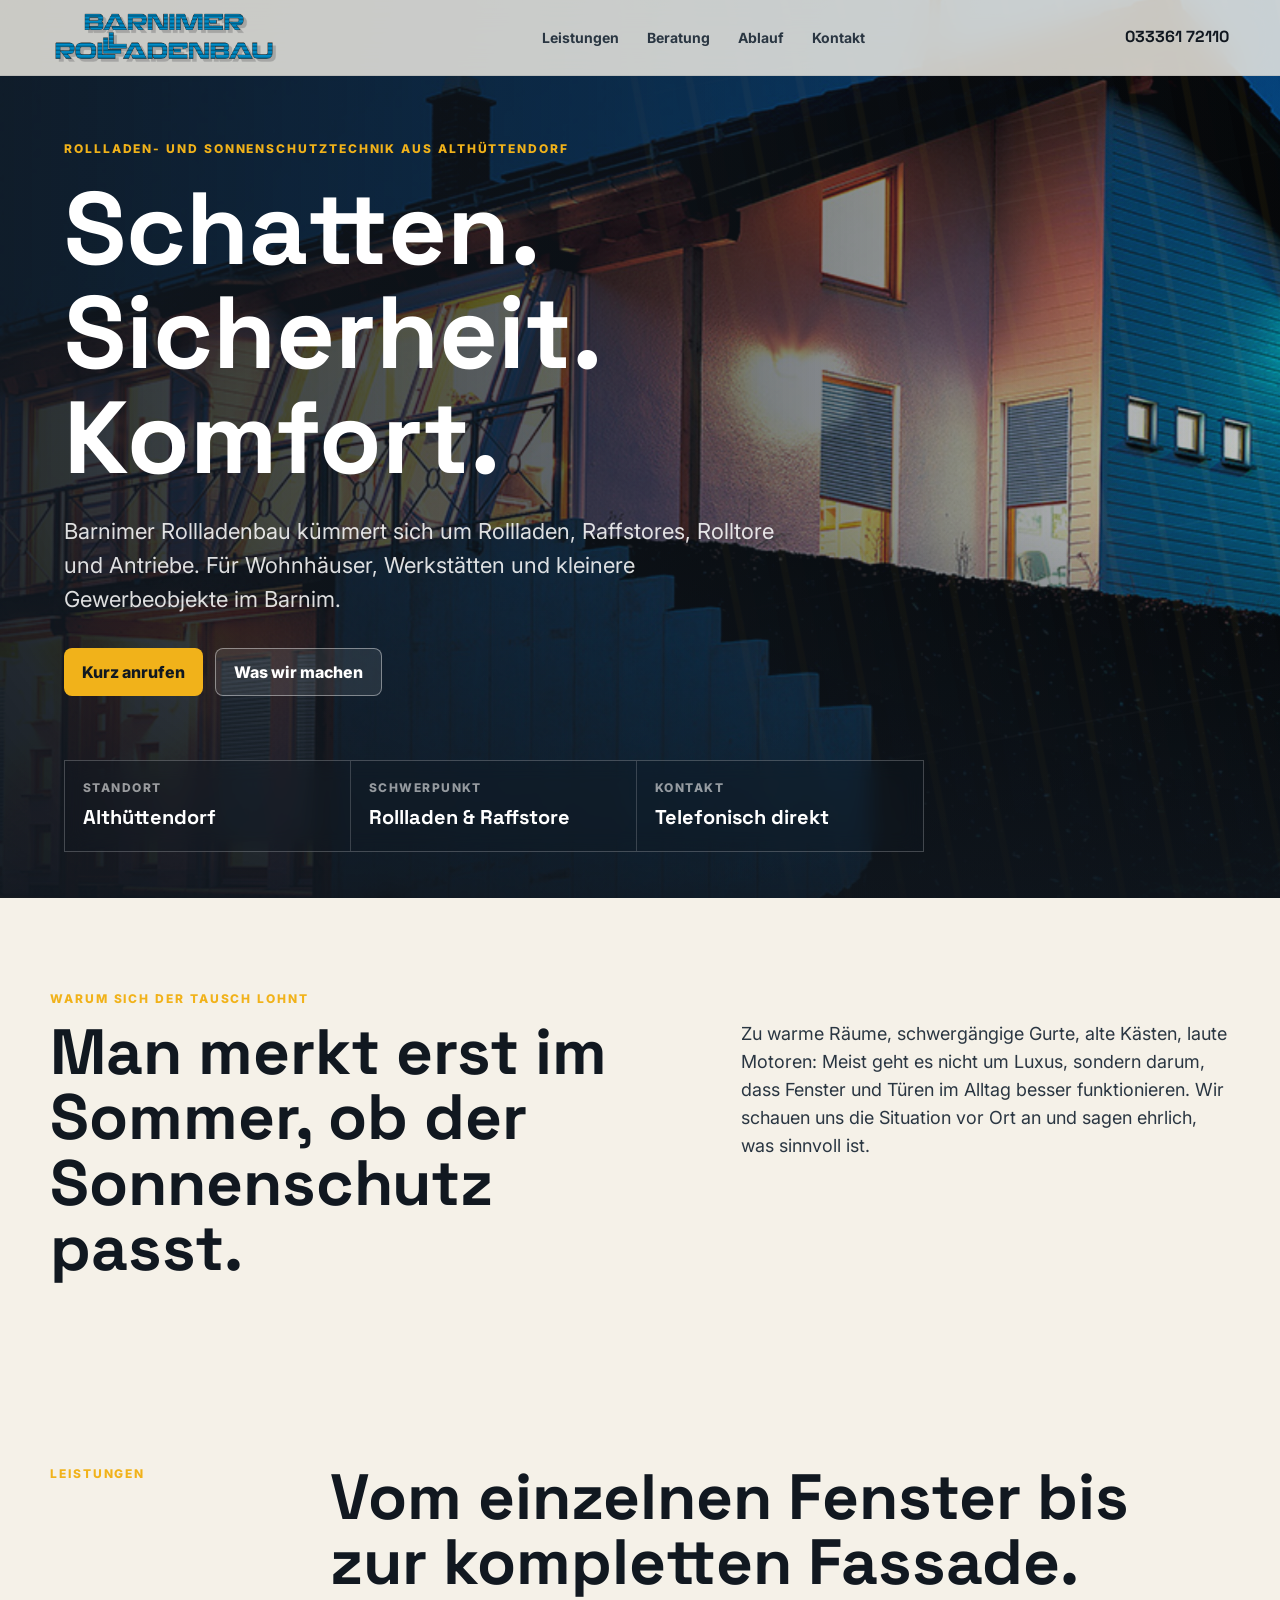
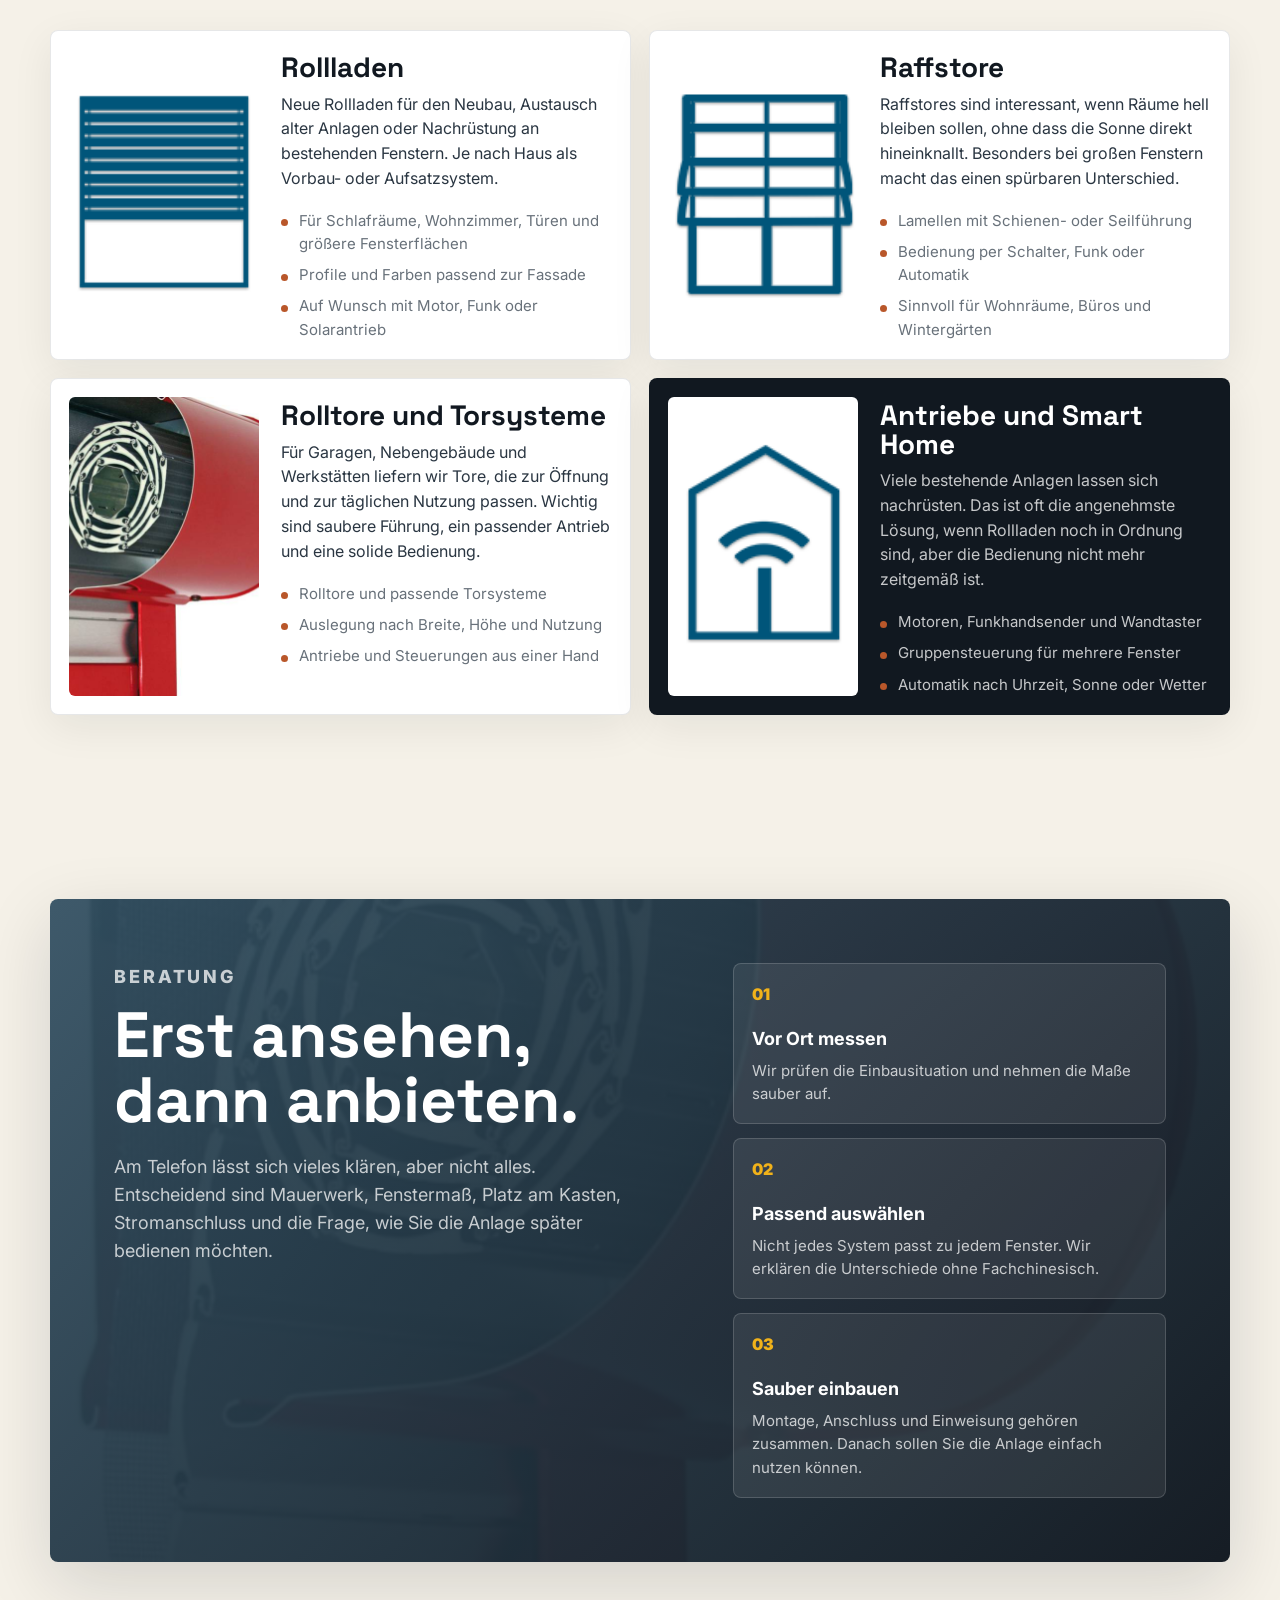
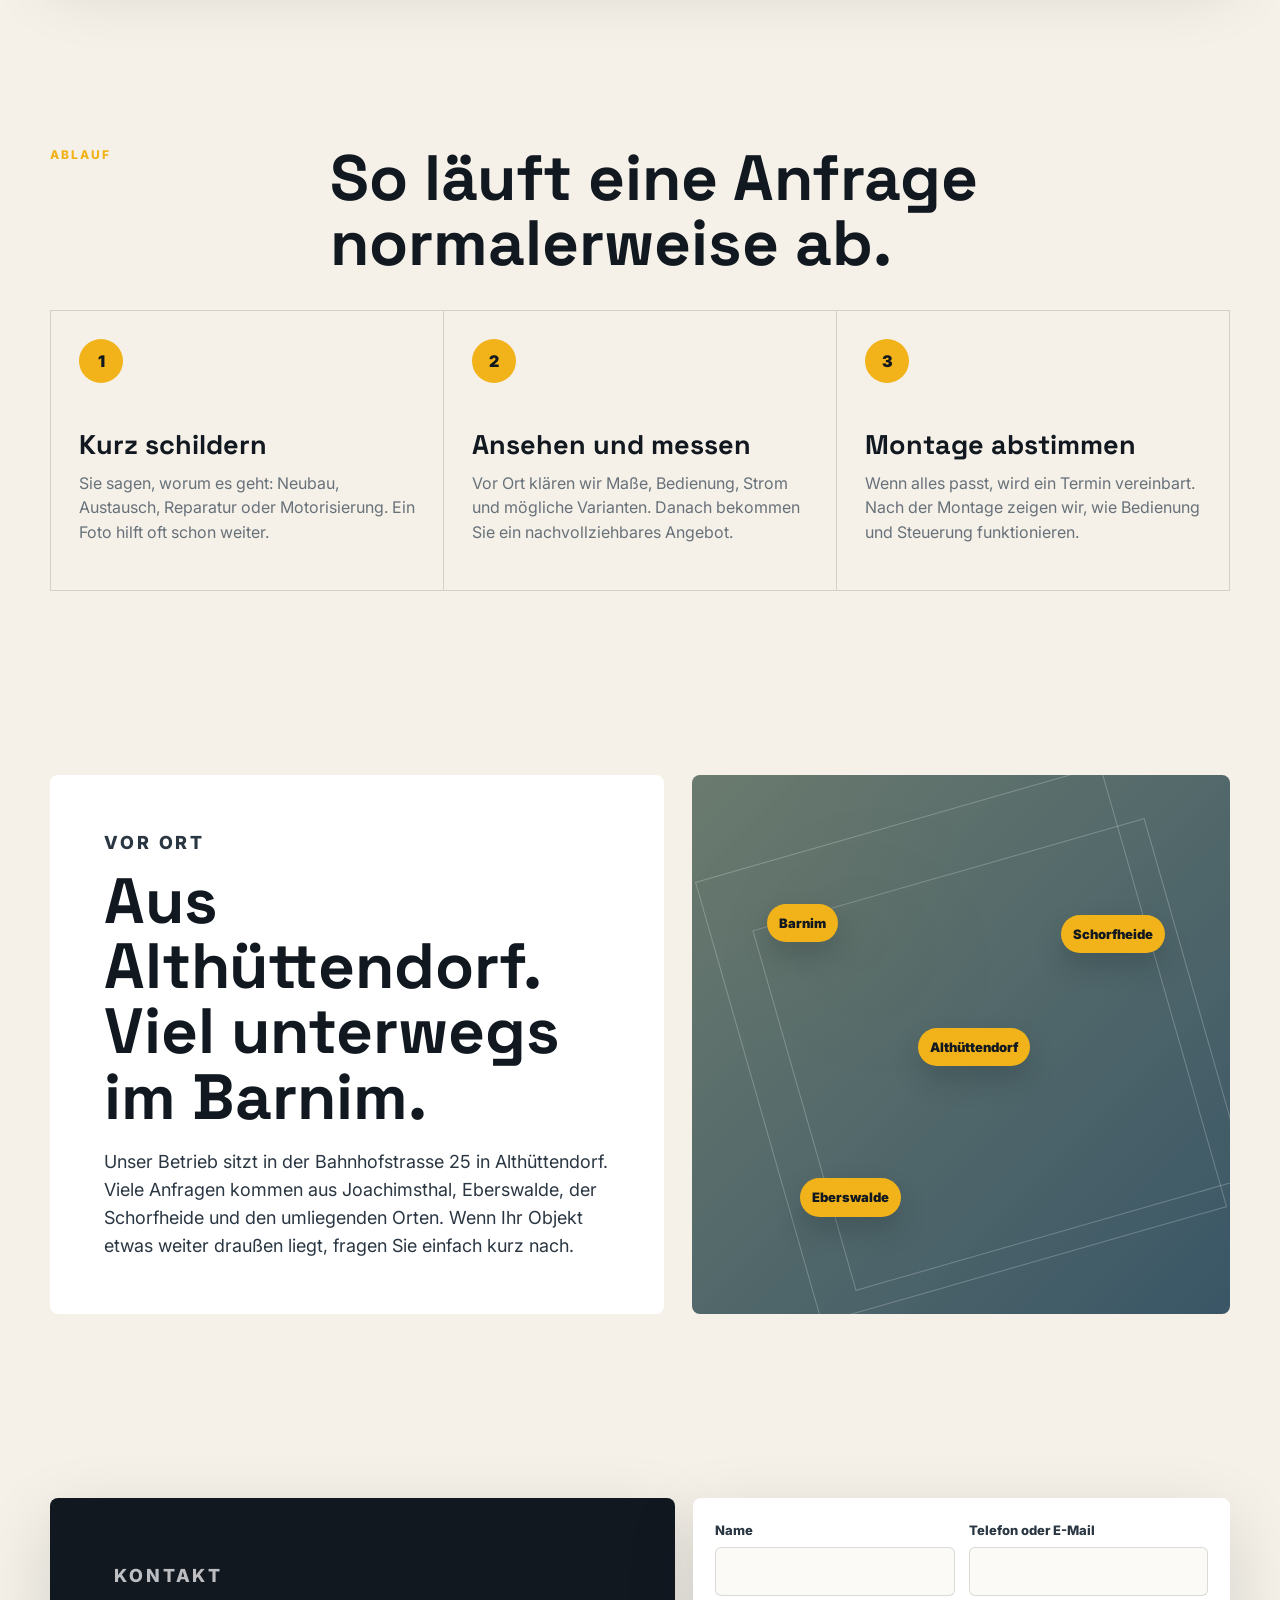
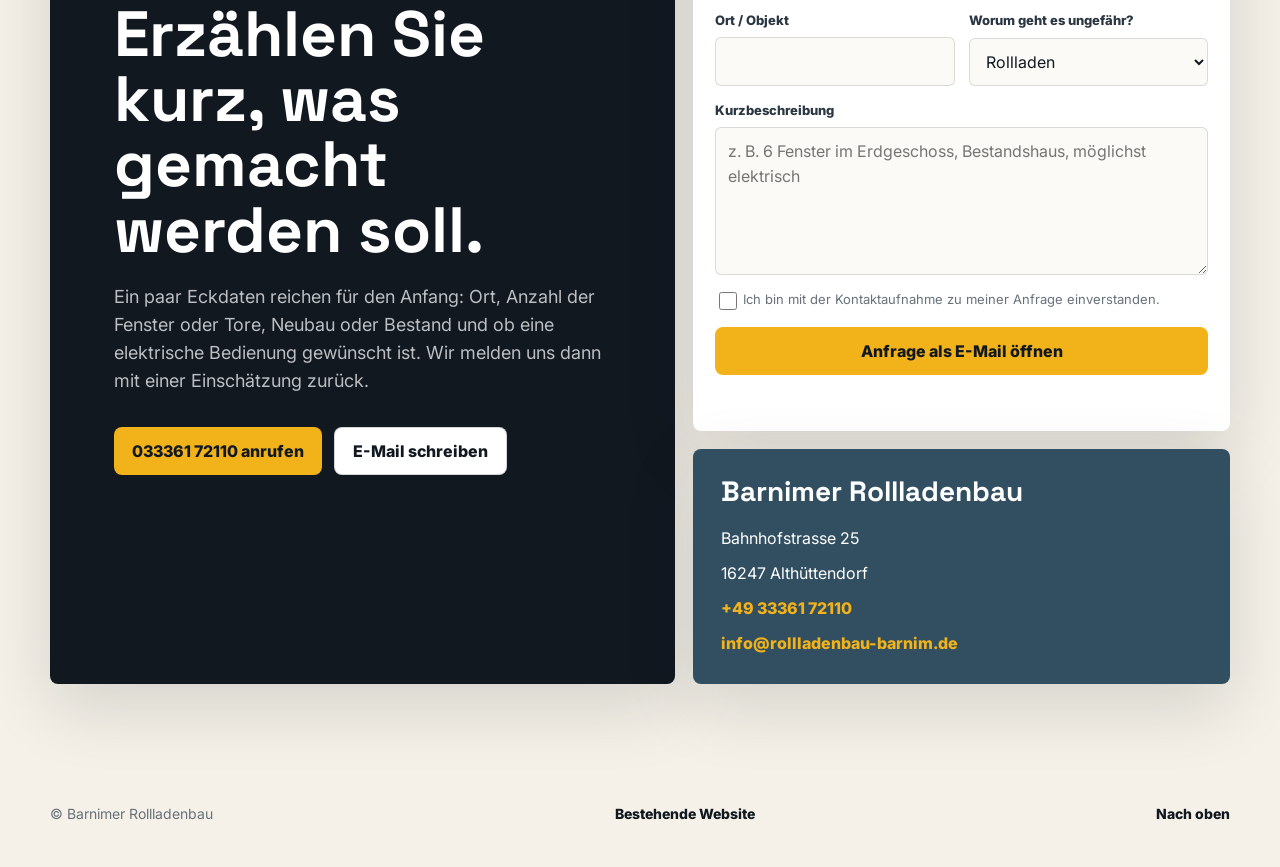
==== index.html @ 78b35356 "Publish barnimer-rollladenbau preview branch" ====
<!DOCTYPE html>
<html lang="de">
<head>
  <meta charset="UTF-8">
  <meta name="viewport" content="width=device-width, initial-scale=1.0">
  <title>Barnimer Rollladenbau | Rollladen und Sonnenschutz in Althüttendorf</title>
  <meta name="description" content="Barnimer Rollladenbau aus Althüttendorf berät, liefert und montiert Rollladen, Raffstores, Rolltore, Antriebe und Smart-Home-Steuerungen im Barnim.">
  <meta name="theme-color" content="#111820">
  <link rel="canonical" href="https://preview.minamito.de/barnimer-rollladenbau/">
  <link rel="icon" type="image/svg+xml" href="assets/images/favicon.svg">
  <link rel="preconnect" href="https://fonts.googleapis.com">
  <link rel="preconnect" href="https://fonts.gstatic.com" crossorigin>
  <link href="https://fonts.googleapis.com/css2?family=Inter:wght@400;500;600;700;800&family=Space+Grotesk:wght@500;600;700&display=swap" rel="stylesheet">
  <link rel="stylesheet" href="assets/css/styles.css">
  <script type="application/ld+json">
  {
    "@context": "https://schema.org",
    "@type": "HomeAndConstructionBusiness",
    "name": "Barnimer Rollladenbau",
    "url": "https://preview.minamito.de/barnimer-rollladenbau/",
    "image": "https://preview.minamito.de/barnimer-rollladenbau/assets/images/hero.jpg",
    "description": "Fachbetrieb für Rollladen- und Sonnenschutztechnik, Raffstores, Rolltore, Antriebe und Smart-Home-Lösungen in Althüttendorf.",
    "telephone": "+493336172110",
    "email": "info@rollladenbau-barnim.de",
    "address": {
      "@type": "PostalAddress",
      "streetAddress": "Bahnhofstrasse 25",
      "postalCode": "16247",
      "addressLocality": "Althüttendorf",
      "addressRegion": "Brandenburg",
      "addressCountry": "DE"
    },
    "areaServed": [
      { "@type": "AdministrativeArea", "name": "Barnim" },
      { "@type": "AdministrativeArea", "name": "Schorfheide" },
      { "@type": "AdministrativeArea", "name": "Eberswalde" },
      { "@type": "AdministrativeArea", "name": "Joachimsthal" }
    ],
    "priceRange": "€€",
    "makesOffer": [
      { "@type": "Offer", "itemOffered": { "@type": "Service", "name": "Rollladenbau und Rollladenmodernisierung" } },
      { "@type": "Offer", "itemOffered": { "@type": "Service", "name": "Raffstore und Sonnenschutz" } },
      { "@type": "Offer", "itemOffered": { "@type": "Service", "name": "Rolltore und Torsysteme" } },
      { "@type": "Offer", "itemOffered": { "@type": "Service", "name": "Motorisierung, Funkantriebe und Smart Home" } }
    ]
  }
  </script>
</head>
<body>
  <header class="site-header" id="top">
    <a class="brand" href="#top" aria-label="Barnimer Rollladenbau Startseite">
      <img src="assets/images/logo.png" alt="Barnimer Rollladenbau Logo">
    </a>
    <button class="nav-toggle" type="button" aria-expanded="false" aria-controls="site-nav" aria-label="Menü öffnen">
      <span></span>
      <span></span>
      <span></span>
    </button>
    <nav class="site-nav" id="site-nav" aria-label="Hauptnavigation">
      <a href="#leistungen">Leistungen</a>
      <a href="#komfort">Beratung</a>
      <a href="#ablauf">Ablauf</a>
      <a href="#kontakt">Kontakt</a>
    </nav>
    <a class="header-phone" href="tel:+493336172110">033361 72110</a>
  </header>

  <main>
    <section class="hero" aria-labelledby="hero-title">
      <div class="hero-media" aria-hidden="true">
        <img src="assets/images/hero.jpg" alt="">
        <div class="hero-slats">
          <span></span>
          <span></span>
          <span></span>
          <span></span>
          <span></span>
        </div>
        <div class="hero-light"></div>
      </div>
      <div class="hero-content">
        <p class="eyebrow">Rollladen- und Sonnenschutztechnik aus Althüttendorf</p>
        <h1 id="hero-title">Schatten.<br>Sicherheit.<br>Komfort.</h1>
        <p class="hero-copy">Barnimer Rollladenbau kümmert sich um Rollladen, Raffstores, Rolltore und Antriebe. Für Wohnhäuser, Werkstätten und kleinere Gewerbeobjekte im Barnim.</p>
        <div class="hero-actions">
          <a class="btn btn-primary" href="tel:+493336172110">Kurz anrufen</a>
          <a class="btn btn-secondary" href="#leistungen">Was wir machen</a>
        </div>
        <dl class="hero-facts" aria-label="Eckdaten">
          <div>
            <dt>Standort</dt>
            <dd>Althüttendorf</dd>
          </div>
          <div>
            <dt>Schwerpunkt</dt>
            <dd>Rollladen & Raffstore</dd>
          </div>
          <div>
            <dt>Kontakt</dt>
            <dd>Telefonisch direkt</dd>
          </div>
        </dl>
      </div>
    </section>

    <section class="intro" aria-labelledby="intro-title">
      <div class="section-kicker">Warum sich der Tausch lohnt</div>
      <div class="intro-grid">
        <h2 id="intro-title">Man merkt erst im Sommer, ob der Sonnenschutz passt.</h2>
        <p>Zu warme Räume, schwergängige Gurte, alte Kästen, laute Motoren: Meist geht es nicht um Luxus, sondern darum, dass Fenster und Türen im Alltag besser funktionieren. Wir schauen uns die Situation vor Ort an und sagen ehrlich, was sinnvoll ist.</p>
      </div>
    </section>

    <section class="services" id="leistungen" aria-labelledby="services-title">
      <div class="section-heading">
        <p class="section-kicker">Leistungen</p>
        <h2 id="services-title">Vom einzelnen Fenster bis zur kompletten Fassade.</h2>
      </div>
      <div class="service-grid">
        <article class="service-card">
          <img src="assets/images/rollladen.png" alt="Verschiedene Rollladenlösungen für Wohnhäuser">
          <div>
            <h3>Rollladen</h3>
            <p>Neue Rollladen für den Neubau, Austausch alter Anlagen oder Nachrüstung an bestehenden Fenstern. Je nach Haus als Vorbau- oder Aufsatzsystem.</p>
            <ul>
              <li>Für Schlafräume, Wohnzimmer, Türen und größere Fensterflächen</li>
              <li>Profile und Farben passend zur Fassade</li>
              <li>Auf Wunsch mit Motor, Funk oder Solarantrieb</li>
            </ul>
          </div>
        </article>
        <article class="service-card">
          <img src="assets/images/raffstore.png" alt="Raffstore als moderner Sonnenschutz an der Fassade">
          <div>
            <h3>Raffstore</h3>
            <p>Raffstores sind interessant, wenn Räume hell bleiben sollen, ohne dass die Sonne direkt hineinknallt. Besonders bei großen Fenstern macht das einen spürbaren Unterschied.</p>
            <ul>
              <li>Lamellen mit Schienen- oder Seilführung</li>
              <li>Bedienung per Schalter, Funk oder Automatik</li>
              <li>Sinnvoll für Wohnräume, Büros und Wintergärten</li>
            </ul>
          </div>
        </article>
        <article class="service-card">
          <img src="assets/images/detail-rollladen.jpg" alt="Detail eines eingebauten Rollladensystems">
          <div>
            <h3>Rolltore und Torsysteme</h3>
            <p>Für Garagen, Nebengebäude und Werkstätten liefern wir Tore, die zur Öffnung und zur täglichen Nutzung passen. Wichtig sind saubere Führung, ein passender Antrieb und eine solide Bedienung.</p>
            <ul>
              <li>Rolltore und passende Torsysteme</li>
              <li>Auslegung nach Breite, Höhe und Nutzung</li>
              <li>Antriebe und Steuerungen aus einer Hand</li>
            </ul>
          </div>
        </article>
        <article class="service-card service-card-dark">
          <img src="assets/images/smarthome.png" alt="Smart-Home-Steuerung für Rollladen und Sonnenschutz">
          <div>
            <h3>Antriebe und Smart Home</h3>
            <p>Viele bestehende Anlagen lassen sich nachrüsten. Das ist oft die angenehmste Lösung, wenn Rollladen noch in Ordnung sind, aber die Bedienung nicht mehr zeitgemäß ist.</p>
            <ul>
              <li>Motoren, Funkhandsender und Wandtaster</li>
              <li>Gruppensteuerung für mehrere Fenster</li>
              <li>Automatik nach Uhrzeit, Sonne oder Wetter</li>
            </ul>
          </div>
        </article>
      </div>
    </section>

    <section class="comfort" id="komfort" aria-labelledby="comfort-title">
      <div class="comfort-panel">
        <div>
          <p class="section-kicker">Beratung</p>
          <h2 id="comfort-title">Erst ansehen, dann anbieten.</h2>
          <p>Am Telefon lässt sich vieles klären, aber nicht alles. Entscheidend sind Mauerwerk, Fenstermaß, Platz am Kasten, Stromanschluss und die Frage, wie Sie die Anlage später bedienen möchten.</p>
        </div>
        <div class="comfort-list">
          <div>
            <span>01</span>
            <strong>Vor Ort messen</strong>
            <p>Wir prüfen die Einbausituation und nehmen die Maße sauber auf.</p>
          </div>
          <div>
            <span>02</span>
            <strong>Passend auswählen</strong>
            <p>Nicht jedes System passt zu jedem Fenster. Wir erklären die Unterschiede ohne Fachchinesisch.</p>
          </div>
          <div>
            <span>03</span>
            <strong>Sauber einbauen</strong>
            <p>Montage, Anschluss und Einweisung gehören zusammen. Danach sollen Sie die Anlage einfach nutzen können.</p>
          </div>
        </div>
      </div>
    </section>

    <section class="process" id="ablauf" aria-labelledby="process-title">
      <div class="section-heading">
        <p class="section-kicker">Ablauf</p>
        <h2 id="process-title">So läuft eine Anfrage normalerweise ab.</h2>
      </div>
      <div class="process-grid">
        <article>
          <span>1</span>
          <h3>Kurz schildern</h3>
          <p>Sie sagen, worum es geht: Neubau, Austausch, Reparatur oder Motorisierung. Ein Foto hilft oft schon weiter.</p>
        </article>
        <article>
          <span>2</span>
          <h3>Ansehen und messen</h3>
          <p>Vor Ort klären wir Maße, Bedienung, Strom und mögliche Varianten. Danach bekommen Sie ein nachvollziehbares Angebot.</p>
        </article>
        <article>
          <span>3</span>
          <h3>Montage abstimmen</h3>
          <p>Wenn alles passt, wird ein Termin vereinbart. Nach der Montage zeigen wir, wie Bedienung und Steuerung funktionieren.</p>
        </article>
      </div>
    </section>

    <section class="area" aria-labelledby="area-title">
      <div class="area-copy">
        <p class="section-kicker">Vor Ort</p>
        <h2 id="area-title">Aus Althüttendorf. Viel unterwegs im Barnim.</h2>
        <p>Unser Betrieb sitzt in der Bahnhofstrasse 25 in Althüttendorf. Viele Anfragen kommen aus Joachimsthal, Eberswalde, der Schorfheide und den umliegenden Orten. Wenn Ihr Objekt etwas weiter draußen liegt, fragen Sie einfach kurz nach.</p>
      </div>
      <div class="area-map" aria-hidden="true">
        <span>Althüttendorf</span>
        <span>Barnim</span>
        <span>Schorfheide</span>
        <span>Eberswalde</span>
      </div>
    </section>

    <section class="contact" id="kontakt" aria-labelledby="contact-title">
      <div class="contact-card">
        <p class="section-kicker">Kontakt</p>
        <h2 id="contact-title">Erzählen Sie kurz, was gemacht werden soll.</h2>
        <p>Ein paar Eckdaten reichen für den Anfang: Ort, Anzahl der Fenster oder Tore, Neubau oder Bestand und ob eine elektrische Bedienung gewünscht ist. Wir melden uns dann mit einer Einschätzung zurück.</p>
        <div class="contact-actions">
          <a class="btn btn-primary" href="tel:+493336172110">033361 72110 anrufen</a>
          <a class="btn btn-secondary" href="mailto:info@rollladenbau-barnim.de">E-Mail schreiben</a>
        </div>
      </div>
      <div class="contact-side">
        <form class="contact-form" id="contact-form">
          <div class="form-row">
            <label for="name">Name</label>
            <input id="name" name="name" type="text" autocomplete="name" required>
          </div>
          <div class="form-row">
            <label for="phone">Telefon oder E-Mail</label>
            <input id="phone" name="phone" type="text" autocomplete="tel email" required>
          </div>
          <div class="form-row">
            <label for="place">Ort / Objekt</label>
            <input id="place" name="place" type="text" autocomplete="address-level2">
          </div>
          <div class="form-row">
            <label for="service">Worum geht es ungefähr?</label>
            <select id="service" name="service">
              <option>Rollladen</option>
              <option>Raffstore</option>
              <option>Rolltor / Torsystem</option>
              <option>Antrieb oder Smart Home</option>
              <option>Beratung allgemein</option>
            </select>
          </div>
          <div class="form-row form-row-wide">
            <label for="message">Kurzbeschreibung</label>
            <textarea id="message" name="message" rows="5" placeholder="z. B. 6 Fenster im Erdgeschoss, Bestandshaus, möglichst elektrisch"></textarea>
          </div>
          <label class="form-check">
            <input name="privacy" type="checkbox" required>
            <span>Ich bin mit der Kontaktaufnahme zu meiner Anfrage einverstanden.</span>
          </label>
          <button class="btn btn-primary form-submit" type="submit">Anfrage als E-Mail öffnen</button>
          <p class="form-note" id="form-note" role="status" aria-live="polite"></p>
        </form>
        <address class="address-card">
          <strong>Barnimer Rollladenbau</strong>
          <span>Bahnhofstrasse 25</span>
          <span>16247 Althüttendorf</span>
          <a href="tel:+493336172110">+49 33361 72110</a>
          <a href="mailto:info@rollladenbau-barnim.de">info@rollladenbau-barnim.de</a>
        </address>
      </div>
    </section>
  </main>

  <footer class="site-footer">
    <span>© Barnimer Rollladenbau</span>
    <a href="https://www.rollladenbau-barnim.de/">Bestehende Website</a>
    <a href="#top">Nach oben</a>
  </footer>

  <script src="assets/js/main.js"></script>
</body>
</html>
---- assets/css/styles.css ----
:root {
  --ink: #111820;
  --ink-soft: #2a3642;
  --muted: #68717a;
  --line: #d8dde0;
  --paper: #f5f1e8;
  --white: #ffffff;
  --solar: #f1b21a;
  --copper: #b9572a;
  --green: #617266;
  --blue: #324f61;
  --shadow: 0 22px 70px rgba(17, 24, 32, .14);
  --radius: 8px;
  --max: 1180px;
  --header: 76px;
  --hero-progress: 0;
  --hero-pointer-x: 0;
  --hero-pointer-y: 0;
}

* {
  box-sizing: border-box;
}

html {
  scroll-behavior: smooth;
}

body {
  margin: 0;
  font-family: Inter, Arial, sans-serif;
  color: var(--ink);
  background: var(--paper);
  line-height: 1.55;
  overflow-x: hidden;
}

body.nav-open {
  overflow: hidden;
}

@media (prefers-reduced-motion: no-preference) {
  .reveal {
    --reveal-y: 34px;
    opacity: 0;
    transform: translate3d(0, var(--reveal-y), 0);
    transition:
      opacity .72s cubic-bezier(.2, .72, .18, 1),
      transform .72s cubic-bezier(.2, .72, .18, 1);
    transition-delay: var(--reveal-delay, 0ms);
    will-change: opacity, transform;
  }

  .reveal[data-reveal-direction="up"] {
    --reveal-y: -28px;
  }

  .reveal.is-visible {
    opacity: 1;
    transform: translate3d(0, 0, 0);
  }
}

img {
  display: block;
  max-width: 100%;
}

a {
  color: inherit;
  text-decoration: none;
}

button {
  font: inherit;
}

h1,
h2,
h3 {
  font-family: "Space Grotesk", Inter, Arial, sans-serif;
  line-height: 1.02;
  letter-spacing: 0;
  margin: 0;
}

p {
  margin: 0;
}

.site-header {
  position: fixed;
  inset: 0 0 auto 0;
  z-index: 50;
  height: var(--header);
  display: grid;
  grid-template-columns: auto 1fr auto;
  align-items: center;
  gap: 28px;
  padding: 0 clamp(18px, 4vw, 56px);
  background: rgba(245, 241, 232, .82);
  border-bottom: 1px solid rgba(17, 24, 32, .08);
  backdrop-filter: blur(16px);
  transition: box-shadow .2s ease, background .2s ease;
}

.site-header.is-scrolled {
  background: rgba(245, 241, 232, .95);
  box-shadow: 0 12px 38px rgba(17, 24, 32, .1);
}

.brand {
  width: min(230px, 50vw);
}

.brand img {
  width: 100%;
  height: auto;
}

.site-nav {
  display: flex;
  align-items: center;
  justify-content: center;
  gap: 28px;
  color: var(--ink-soft);
  font-size: 14px;
  font-weight: 700;
}

.site-nav a,
.header-phone {
  position: relative;
  white-space: nowrap;
}

.site-nav a::after,
.header-phone::after {
  content: "";
  position: absolute;
  left: 0;
  right: 0;
  bottom: -7px;
  height: 2px;
  background: var(--copper);
  transform: scaleX(0);
  transform-origin: left;
  transition: transform .2s ease;
}

.site-nav a:hover::after,
.header-phone:hover::after {
  transform: scaleX(1);
}

.header-phone {
  justify-self: end;
  font-family: "Space Grotesk", Inter, Arial, sans-serif;
  font-weight: 700;
}

.nav-toggle {
  display: none;
  justify-self: end;
  width: 44px;
  height: 44px;
  border: 1px solid rgba(17, 24, 32, .16);
  border-radius: 50%;
  background: var(--white);
  padding: 0;
}

.nav-toggle span {
  display: block;
  width: 18px;
  height: 2px;
  margin: 4px auto;
  background: var(--ink);
  transition: transform .2s ease, opacity .2s ease;
}

.nav-toggle[aria-expanded="true"] span:nth-child(1) {
  transform: translateY(6px) rotate(45deg);
}

.nav-toggle[aria-expanded="true"] span:nth-child(2) {
  opacity: 0;
}

.nav-toggle[aria-expanded="true"] span:nth-child(3) {
  transform: translateY(-6px) rotate(-45deg);
}

.hero {
  position: relative;
  min-height: 94svh;
  display: grid;
  align-items: end;
  padding: calc(var(--header) + 64px) clamp(18px, 5vw, 72px) 46px;
  isolation: isolate;
  color: var(--white);
  overflow: hidden;
}

.hero-media,
.hero-media::after {
  position: absolute;
  inset: 0;
  z-index: -2;
  overflow: hidden;
}

.hero-media img {
  width: 100%;
  height: 100%;
  object-fit: cover;
  transform:
    translate3d(
      calc(var(--hero-pointer-x) * -10px),
      calc((var(--hero-progress) * 92px) + (var(--hero-pointer-y) * -8px)),
      0
    )
    scale(calc(1.08 - (var(--hero-progress) * .035)));
  transform-origin: center;
  filter:
    saturate(calc(1.05 + (var(--hero-progress) * .14)))
    contrast(calc(1.04 + (var(--hero-progress) * .08)));
  transition: filter .18s linear;
  will-change: transform, filter;
}

.hero-media::after {
  content: "";
  z-index: 1;
  background:
    linear-gradient(90deg, rgba(17, 24, 32, .9), rgba(17, 24, 32, .62) 48%, rgba(17, 24, 32, .18)),
    linear-gradient(0deg, rgba(17, 24, 32, .78), rgba(17, 24, 32, .08) 42%);
  opacity: calc(1 - (var(--hero-progress) * .08));
}

.hero-slats {
  position: absolute;
  inset: -18% -8% -12% auto;
  z-index: 0;
  width: min(54vw, 780px);
  pointer-events: none;
  transform:
    translate3d(
      calc((var(--hero-progress) * -88px) + (var(--hero-pointer-x) * 14px)),
      calc(var(--hero-progress) * 52px),
      0
    )
    rotate(-11deg);
  opacity: calc(.18 + (var(--hero-progress) * .38));
  mix-blend-mode: screen;
  will-change: transform, opacity;
}

.hero-slats::before {
  content: "";
  position: absolute;
  inset: 0;
  background:
    repeating-linear-gradient(
      90deg,
      rgba(255, 255, 255, .02) 0 12px,
      rgba(241, 178, 26, .42) 13px 19px,
      rgba(255, 255, 255, .05) 20px 34px,
      rgba(50, 79, 97, .22) 35px 54px
    );
  filter: blur(.2px);
}

.hero-slats span {
  position: absolute;
  left: 0;
  right: 0;
  height: 2px;
  background: linear-gradient(90deg, transparent, rgba(255, 255, 255, .76), transparent);
  transform: translateX(calc(var(--hero-progress) * -110px));
  opacity: .38;
}

.hero-slats span:nth-child(1) { top: 16%; }
.hero-slats span:nth-child(2) { top: 31%; }
.hero-slats span:nth-child(3) { top: 46%; }
.hero-slats span:nth-child(4) { top: 61%; }
.hero-slats span:nth-child(5) { top: 76%; }

.hero-light {
  position: absolute;
  inset: -30% auto -30% -28%;
  z-index: 1;
  width: min(38vw, 520px);
  pointer-events: none;
  background:
    linear-gradient(
      95deg,
      transparent 0%,
      rgba(241, 178, 26, .08) 31%,
      rgba(255, 255, 255, .28) 48%,
      rgba(241, 178, 26, .1) 60%,
      transparent 100%
    );
  filter: blur(2px);
  transform:
    translate3d(calc(var(--hero-progress) * 108vw), 0, 0)
    rotate(9deg);
  opacity: calc(.16 + (var(--hero-progress) * .52));
  mix-blend-mode: screen;
  will-change: transform, opacity;
}

.hero-content {
  width: min(920px, 100%);
  transform: translate3d(0, calc(var(--hero-progress) * -22px), 0);
  will-change: transform;
}

.eyebrow,
.section-kicker {
  color: var(--solar);
  text-transform: uppercase;
  font-size: 12px;
  font-weight: 800;
  letter-spacing: .16em;
}

.hero h1 {
  max-width: 870px;
  margin-top: 18px;
  font-size: clamp(48px, 8vw, 108px);
  overflow-wrap: anywhere;
}

.hero-copy {
  max-width: 710px;
  margin-top: 24px;
  color: rgba(255, 255, 255, .86);
  font-size: clamp(18px, 2vw, 22px);
}

.hero-actions,
.contact-actions {
  display: flex;
  flex-wrap: wrap;
  gap: 12px;
  margin-top: 32px;
}

.btn {
  min-height: 48px;
  display: inline-flex;
  align-items: center;
  justify-content: center;
  border-radius: var(--radius);
  padding: 13px 18px;
  font-weight: 800;
  line-height: 1;
  transition: transform .2s ease, background .2s ease, border-color .2s ease;
}

.btn:hover {
  transform: translateY(-2px);
}

.btn-primary {
  color: var(--ink);
  background: var(--solar);
}

.btn-secondary {
  color: var(--white);
  border: 1px solid rgba(255, 255, 255, .42);
  background: rgba(255, 255, 255, .09);
}

.contact .btn-secondary {
  color: var(--ink);
  border-color: rgba(17, 24, 32, .18);
  background: var(--white);
}

.hero-facts {
  display: grid;
  grid-template-columns: repeat(3, minmax(0, 1fr));
  max-width: 860px;
  margin: 64px 0 0;
  border: 1px solid rgba(255, 255, 255, .22);
  background: rgba(17, 24, 32, .34);
  backdrop-filter: blur(10px);
}

.hero-facts div {
  padding: 18px;
  border-right: 1px solid rgba(255, 255, 255, .18);
}

.hero-facts div:last-child {
  border-right: 0;
}

.hero-facts dt {
  margin-bottom: 4px;
  color: rgba(255, 255, 255, .56);
  font-size: 12px;
  font-weight: 800;
  text-transform: uppercase;
  letter-spacing: .12em;
}

.hero-facts dd {
  margin: 0;
  font-family: "Space Grotesk", Inter, Arial, sans-serif;
  font-size: 20px;
  font-weight: 700;
}

.intro,
.services,
.comfort,
.process,
.area,
.contact {
  width: min(var(--max), calc(100% - 36px));
  margin: 0 auto;
  padding: 92px 0;
}

.intro-grid {
  display: grid;
  grid-template-columns: minmax(0, .82fr) minmax(300px, .68fr);
  gap: clamp(32px, 8vw, 120px);
  align-items: start;
  margin-top: 12px;
}

.intro h2,
.section-heading h2,
.comfort h2,
.area h2,
.contact h2 {
  font-size: clamp(34px, 5vw, 68px);
}

.intro p,
.comfort p,
.area p,
.contact p {
  color: var(--ink-soft);
  font-size: 18px;
}

.section-heading {
  display: grid;
  grid-template-columns: .28fr 1fr;
  gap: 28px;
  align-items: start;
  margin-bottom: 34px;
}

.section-heading h2 {
  max-width: 820px;
}

.service-grid {
  display: grid;
  grid-template-columns: repeat(2, minmax(0, 1fr));
  gap: 18px;
}

.service-card {
  min-height: 100%;
  display: grid;
  grid-template-columns: 190px 1fr;
  gap: 22px;
  padding: 18px;
  border: 1px solid rgba(17, 24, 32, .1);
  border-radius: var(--radius);
  background: var(--white);
  box-shadow: 0 12px 42px rgba(17, 24, 32, .07);
}

.service-card img {
  width: 100%;
  height: 100%;
  min-height: 210px;
  object-fit: cover;
  border-radius: 6px;
  background: #d9d7cf;
}

.service-card h3 {
  margin: 4px 0 10px;
  font-size: 28px;
}

.service-card p {
  color: var(--ink-soft);
}

.service-card ul {
  display: grid;
  gap: 8px;
  margin: 18px 0 0;
  padding: 0;
  list-style: none;
}

.service-card li {
  position: relative;
  padding-left: 18px;
  color: var(--muted);
  font-size: 15px;
}

.service-card li::before {
  content: "";
  position: absolute;
  left: 0;
  top: .7em;
  width: 7px;
  height: 7px;
  border-radius: 50%;
  background: var(--copper);
}

.service-card-dark {
  color: var(--white);
  background: var(--ink);
}

.service-card-dark p,
.service-card-dark li {
  color: rgba(255, 255, 255, .76);
}

.comfort-panel {
  display: grid;
  grid-template-columns: minmax(0, .88fr) minmax(320px, .72fr);
  gap: clamp(28px, 7vw, 96px);
  padding: clamp(28px, 5vw, 64px);
  border-radius: var(--radius);
  color: var(--white);
  background:
    linear-gradient(135deg, rgba(50, 79, 97, .94), rgba(17, 24, 32, .98)),
    url("../images/detail-rollladen.jpg") center/cover;
  box-shadow: var(--shadow);
}

.comfort h2 {
  margin: 12px 0 20px;
}

.comfort p {
  color: rgba(255, 255, 255, .74);
}

.comfort-list {
  display: grid;
  gap: 14px;
}

.comfort-list div {
  padding: 18px;
  border: 1px solid rgba(255, 255, 255, .16);
  border-radius: var(--radius);
  background: rgba(255, 255, 255, .08);
}

.comfort-list span {
  display: inline-block;
  margin-bottom: 18px;
  color: var(--solar);
  font-weight: 900;
}

.comfort-list strong {
  display: block;
  margin-bottom: 6px;
  font-size: 18px;
}

.comfort-list p {
  font-size: 15px;
}

.process-grid {
  display: grid;
  grid-template-columns: repeat(3, minmax(0, 1fr));
  border-top: 1px solid rgba(17, 24, 32, .15);
  border-left: 1px solid rgba(17, 24, 32, .15);
}

.process-grid article {
  min-height: 280px;
  padding: 28px;
  border-right: 1px solid rgba(17, 24, 32, .15);
  border-bottom: 1px solid rgba(17, 24, 32, .15);
}

.process-grid span {
  display: inline-grid;
  place-items: center;
  width: 44px;
  height: 44px;
  margin-bottom: 48px;
  border-radius: 50%;
  color: var(--ink);
  background: var(--solar);
  font-weight: 900;
}

.process-grid h3 {
  margin-bottom: 12px;
  font-size: 27px;
}

.process-grid p {
  color: var(--muted);
}

.area {
  display: grid;
  grid-template-columns: minmax(0, .8fr) minmax(320px, .7fr);
  gap: 28px;
  align-items: stretch;
}

.area-copy {
  padding: clamp(28px, 5vw, 54px);
  border-radius: var(--radius);
  background: var(--white);
}

.area h2 {
  margin: 12px 0 18px;
}

.area-map {
  position: relative;
  min-height: 380px;
  border-radius: var(--radius);
  background:
    linear-gradient(135deg, rgba(97, 114, 102, .94), rgba(50, 79, 97, .96)),
    radial-gradient(circle at 30% 30%, rgba(241, 178, 26, .28), transparent 28%);
  overflow: hidden;
}

.area-map::before,
.area-map::after {
  content: "";
  position: absolute;
  border: 1px solid rgba(255, 255, 255, .24);
  transform: rotate(-16deg);
}

.area-map::before {
  inset: 40px 58px;
}

.area-map::after {
  inset: 92px 26px 72px 104px;
}

.area-map span {
  position: absolute;
  z-index: 1;
  display: inline-flex;
  border-radius: 999px;
  padding: 9px 12px;
  color: var(--ink);
  background: var(--solar);
  font-size: 13px;
  font-weight: 900;
  box-shadow: 0 14px 28px rgba(17, 24, 32, .2);
}

.area-map span:nth-child(1) {
  left: 42%;
  top: 47%;
}

.area-map span:nth-child(2) {
  left: 14%;
  top: 24%;
}

.area-map span:nth-child(3) {
  right: 12%;
  top: 26%;
}

.area-map span:nth-child(4) {
  left: 20%;
  bottom: 18%;
}

.contact {
  display: grid;
  grid-template-columns: minmax(0, .86fr) minmax(380px, .74fr);
  gap: 18px;
  align-items: stretch;
}

.contact-card,
.address-card,
.contact-form {
  border-radius: var(--radius);
  color: var(--white);
  box-shadow: var(--shadow);
}

.contact-card {
  padding: clamp(28px, 5vw, 64px);
  background: var(--ink);
}

.contact-card h2 {
  margin: 12px 0 20px;
  max-width: 800px;
}

.contact-card p {
  max-width: 760px;
  color: rgba(255, 255, 255, .72);
}

.contact-side {
  display: grid;
  gap: 18px;
}

.contact-form {
  display: grid;
  grid-template-columns: repeat(2, minmax(0, 1fr));
  gap: 14px;
  padding: 22px;
  background: var(--white);
  color: var(--ink);
}

.form-row,
.form-row-wide,
.form-check,
.form-submit,
.form-note {
  grid-column: 1 / -1;
}

.form-row {
  display: grid;
  gap: 7px;
}

.form-row:nth-child(1),
.form-row:nth-child(2),
.form-row:nth-child(3),
.form-row:nth-child(4) {
  grid-column: span 1;
}

.form-row label {
  color: var(--ink-soft);
  font-size: 13px;
  font-weight: 800;
}

.form-row input,
.form-row select,
.form-row textarea {
  width: 100%;
  min-height: 46px;
  border: 1px solid rgba(17, 24, 32, .14);
  border-radius: 6px;
  padding: 11px 12px;
  color: var(--ink);
  background: #fbfaf6;
  font: inherit;
  outline: none;
  transition: border-color .18s ease, box-shadow .18s ease, background .18s ease;
}

.form-row textarea {
  resize: vertical;
}

.form-row input:focus,
.form-row select:focus,
.form-row textarea:focus {
  border-color: var(--solar);
  background: var(--white);
  box-shadow: 0 0 0 4px rgba(241, 178, 26, .18);
}

.form-check {
  display: grid;
  grid-template-columns: 18px 1fr;
  gap: 10px;
  align-items: start;
  color: var(--muted);
  font-size: 13px;
}

.form-check input {
  width: 18px;
  height: 18px;
  accent-color: var(--solar);
}

.form-submit {
  width: 100%;
  border: 0;
  cursor: pointer;
}

.form-note {
  min-height: 20px;
  color: var(--green);
  font-size: 13px;
  font-weight: 800;
}

.address-card {
  display: flex;
  flex-direction: column;
  justify-content: end;
  gap: 10px;
  padding: 28px;
  font-style: normal;
  background: var(--blue);
}

.address-card strong {
  margin-bottom: 10px;
  font-family: "Space Grotesk", Inter, Arial, sans-serif;
  font-size: 28px;
  line-height: 1.05;
}

.address-card a {
  color: var(--solar);
  font-weight: 800;
}

.site-footer {
  width: min(var(--max), calc(100% - 36px));
  display: flex;
  flex-wrap: wrap;
  justify-content: space-between;
  gap: 14px;
  margin: 0 auto;
  padding: 28px 0 42px;
  color: var(--muted);
  font-size: 14px;
}

.site-footer a {
  font-weight: 800;
  color: var(--ink);
}

@media (max-width: 980px) {
  .site-header {
    grid-template-columns: auto auto;
  }

  .nav-toggle {
    display: block;
  }

  .site-nav {
    position: fixed;
    top: var(--header);
    left: 0;
    right: 0;
    display: grid;
    justify-content: stretch;
    gap: 0;
    padding: 14px 18px 24px;
    background: rgba(245, 241, 232, .98);
    border-bottom: 1px solid rgba(17, 24, 32, .12);
    transform: translateY(-120%);
    transition: transform .22s ease;
  }

  .site-nav.is-open {
    transform: translateY(0);
  }

  .site-nav a {
    padding: 16px 0;
    border-bottom: 1px solid rgba(17, 24, 32, .1);
    font-size: 18px;
  }

  .header-phone {
    display: none;
  }

  .intro-grid,
  .section-heading,
  .comfort-panel,
  .area,
  .contact {
    grid-template-columns: 1fr;
  }

  .service-grid {
    grid-template-columns: 1fr;
  }
}

@media (max-width: 720px) {
  :root {
    --header: 68px;
  }

  .site-header {
    padding: 0 16px;
  }

  .brand {
    width: min(210px, 68vw);
  }

  .hero {
    min-height: 100svh;
    padding: calc(var(--header) + 44px) 18px 28px;
  }

  .hero-media::after {
    background:
      linear-gradient(90deg, rgba(17, 24, 32, .92), rgba(17, 24, 32, .74)),
      linear-gradient(0deg, rgba(17, 24, 32, .8), rgba(17, 24, 32, .12) 42%);
  }

  .hero-media img {
    transform:
      translate3d(0, calc(var(--hero-progress) * 54px), 0)
      scale(calc(1.12 - (var(--hero-progress) * .025)));
  }

  .hero-slats {
    inset: 3% -44% 0 auto;
    width: 92vw;
    opacity: calc(.14 + (var(--hero-progress) * .28));
  }

  .hero-light {
    width: 58vw;
    opacity: calc(.1 + (var(--hero-progress) * .35));
  }

  .hero-content {
    transform: translate3d(0, calc(var(--hero-progress) * -10px), 0);
  }

  .hero h1 {
    max-width: 100%;
    font-size: clamp(38px, 13vw, 54px);
  }

  .hero-copy {
    max-width: calc(100vw - 36px);
    font-size: 17px;
    overflow-wrap: break-word;
  }

  .hero-actions,
  .contact-actions {
    display: grid;
    max-width: calc(100vw - 36px);
  }

  .hero-facts {
    max-width: calc(100vw - 36px);
  }

  .hero-facts {
    grid-template-columns: 1fr;
    margin-top: 38px;
  }

  .hero-facts div {
    border-right: 0;
    border-bottom: 1px solid rgba(255, 255, 255, .18);
  }

  .hero-facts div:last-child {
    border-bottom: 0;
  }

  .intro,
  .services,
  .comfort,
  .process,
  .area,
  .contact {
    padding: 68px 0;
  }

  .service-card {
    grid-template-columns: 1fr;
  }

  .service-card img {
    min-height: auto;
    aspect-ratio: 16 / 9;
  }

  .comfort-panel,
  .area-copy,
  .contact-card,
  .address-card,
  .contact-form {
    padding: 24px;
  }

  .contact-form {
    grid-template-columns: 1fr;
  }

  .form-row:nth-child(1),
  .form-row:nth-child(2),
  .form-row:nth-child(3),
  .form-row:nth-child(4) {
    grid-column: 1 / -1;
  }

  .process-grid {
    grid-template-columns: 1fr;
  }

  .process-grid article {
    min-height: 0;
  }

  .process-grid span {
    margin-bottom: 30px;
  }

  .area-map {
    min-height: 300px;
  }
}
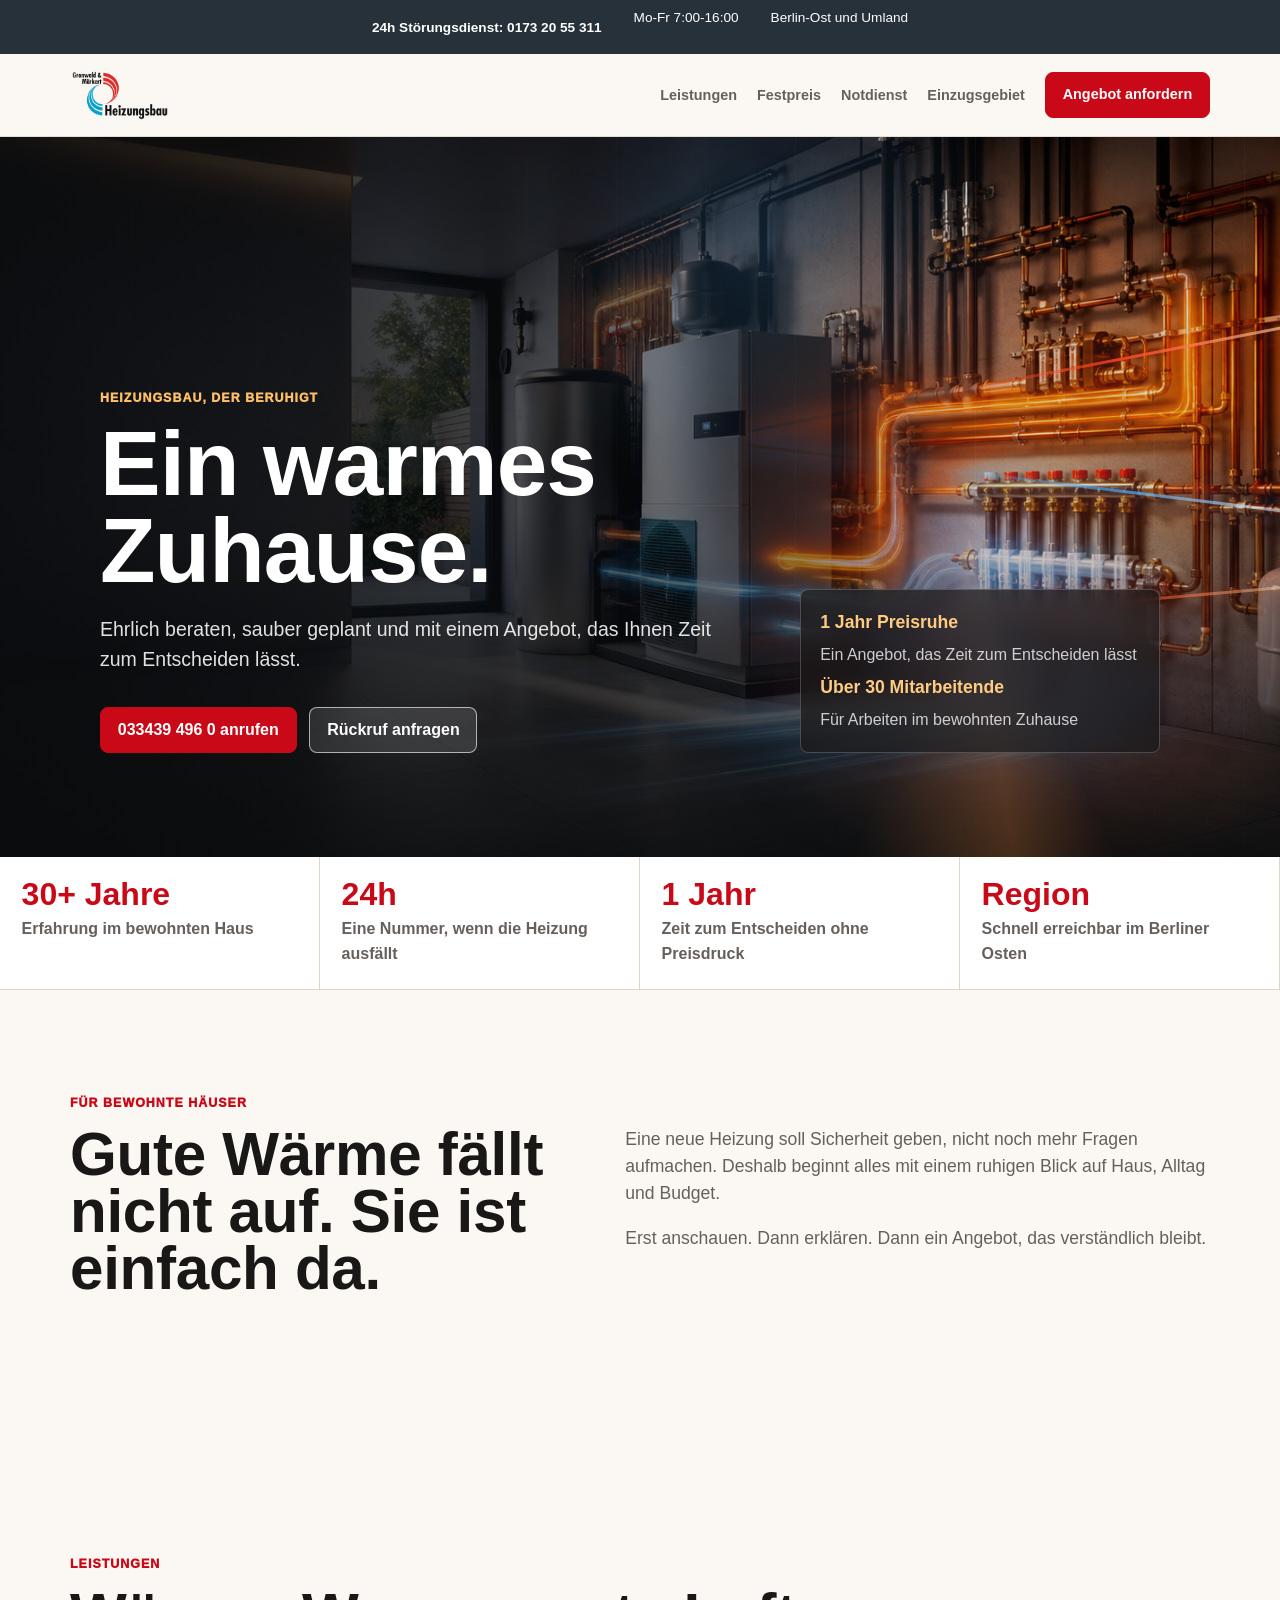
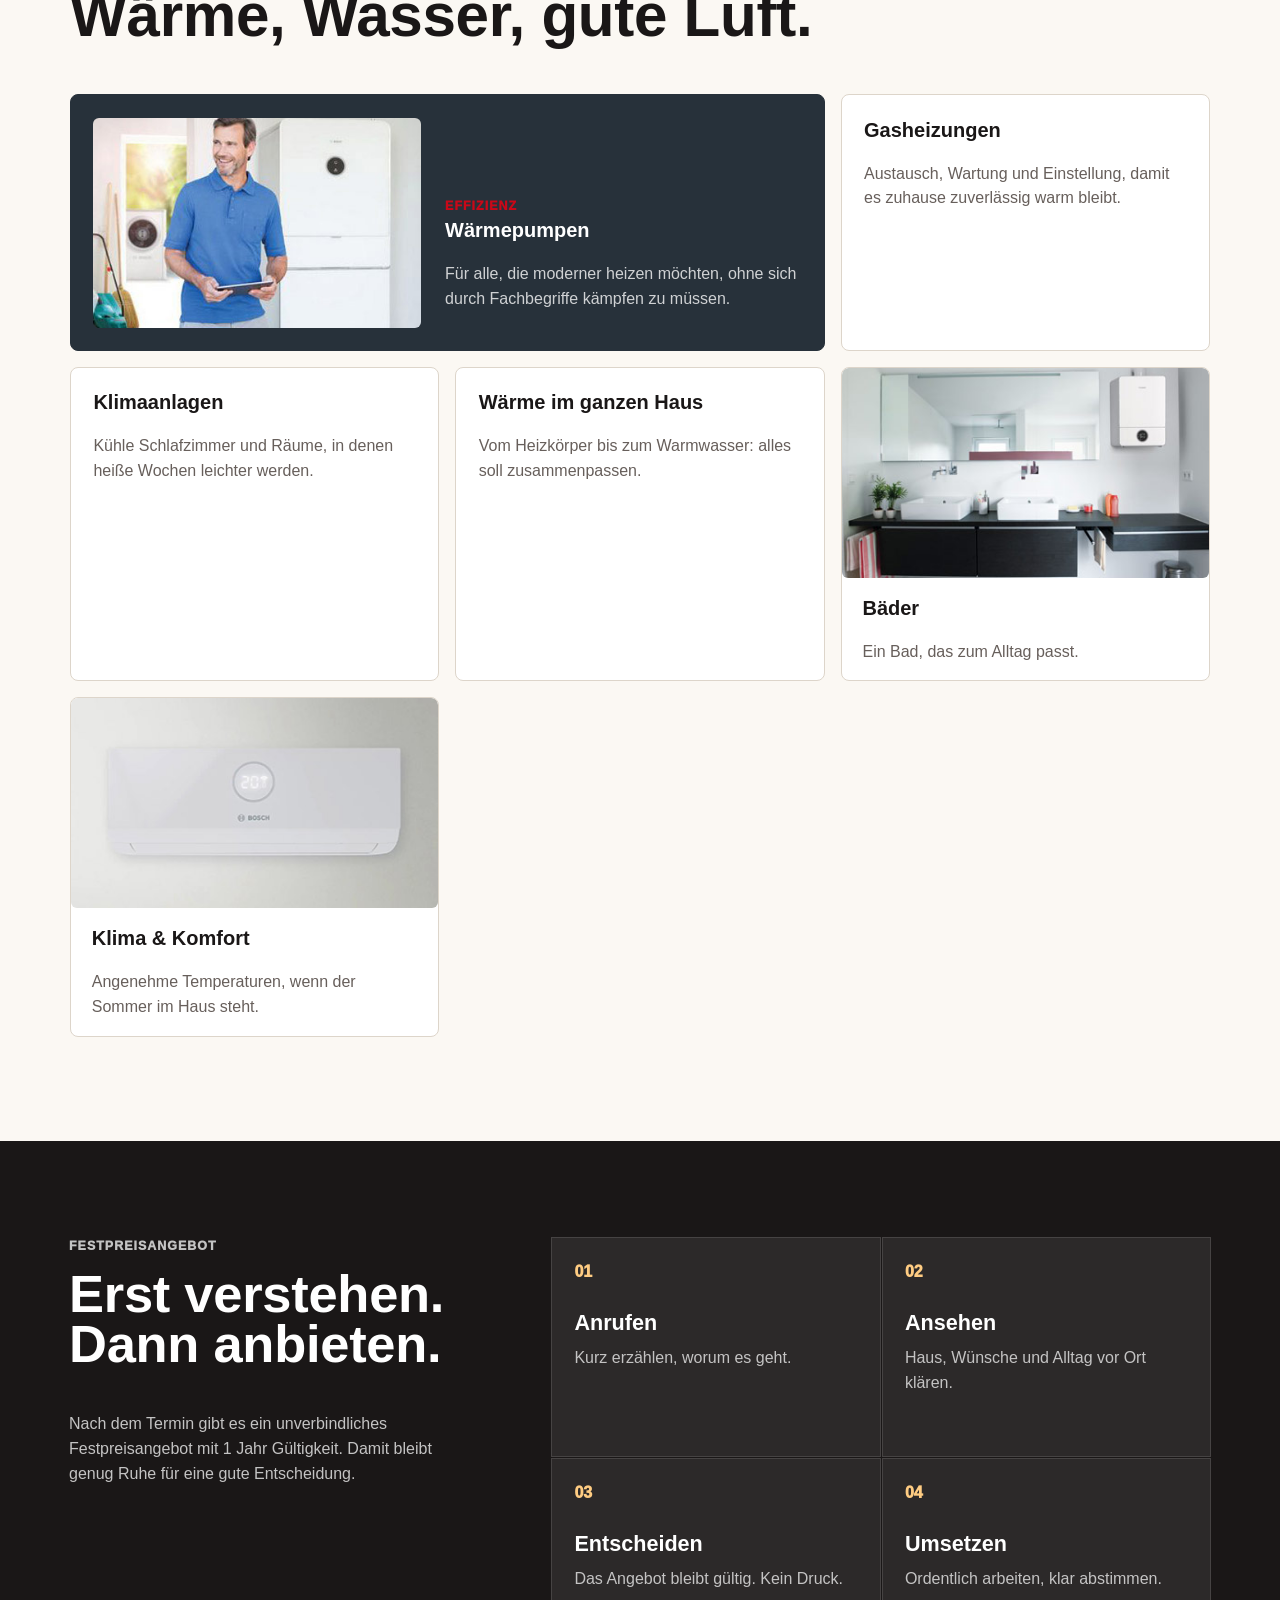
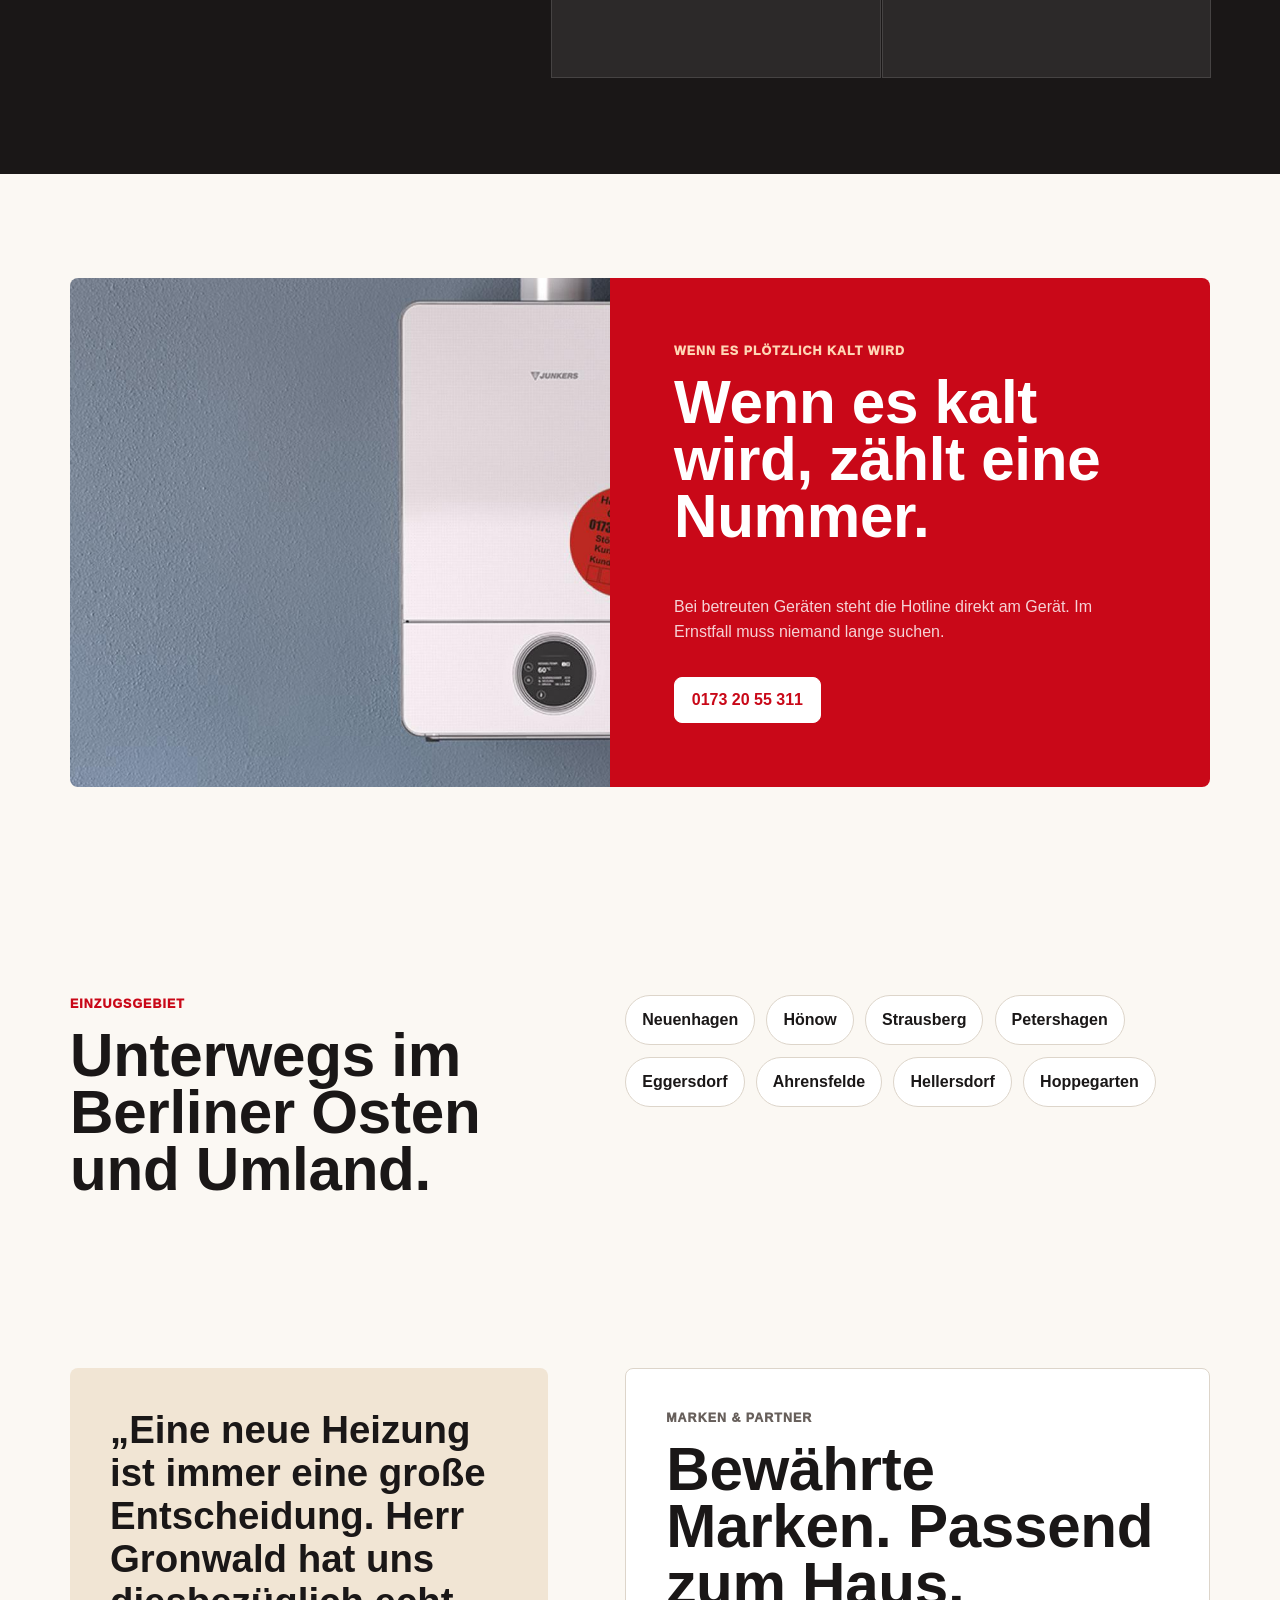
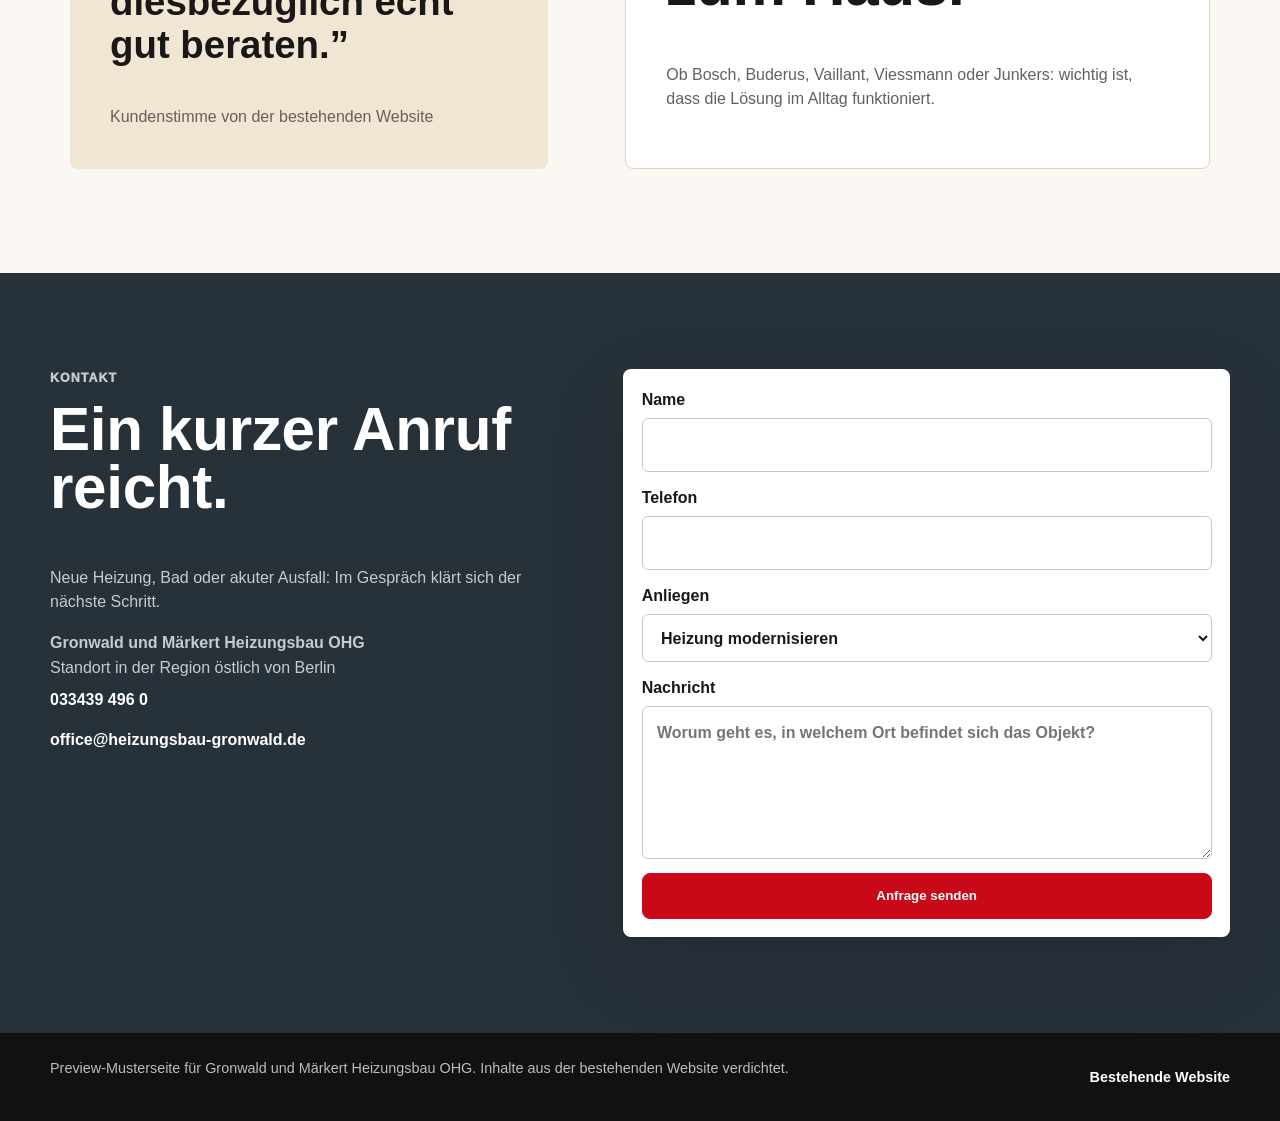
==== commit 8a9cc569: "Publish heizungsbau-gronwald preview branch" ====
--- a/index.html
+++ b/index.html
@@ -1,299 +1,268 @@
 <!DOCTYPE html>
 <html lang="de">
 <head>
-  <meta charset="UTF-8">
-  <meta name="viewport" content="width=device-width, initial-scale=1.0">
-  <title>Barnimer Rollladenbau | Rollladen und Sonnenschutz in Althüttendorf</title>
-  <meta name="description" content="Barnimer Rollladenbau aus Althüttendorf berät, liefert und montiert Rollladen, Raffstores, Rolltore, Antriebe und Smart-Home-Steuerungen im Barnim.">
-  <meta name="theme-color" content="#111820">
-  <link rel="canonical" href="https://preview.minamito.de/barnimer-rollladenbau/">
-  <link rel="icon" type="image/svg+xml" href="assets/images/favicon.svg">
-  <link rel="preconnect" href="https://fonts.googleapis.com">
-  <link rel="preconnect" href="https://fonts.gstatic.com" crossorigin>
-  <link href="https://fonts.googleapis.com/css2?family=Inter:wght@400;500;600;700;800&family=Space+Grotesk:wght@500;600;700&display=swap" rel="stylesheet">
+  <meta charset="utf-8">
+  <meta name="viewport" content="width=device-width, initial-scale=1">
+  <title>Gronwald und Märkert Heizungsbau OHG | Heizung, Wärmepumpe & Notdienst in der Region</title>
+  <meta name="description" content="Heizungsbau, Wärmepumpen, Gasheizungen, Bäder, Klima und 24h-Notdienst für die Region östlich von Berlin. Persönlich beraten, sauber geplant, zuverlässig umgesetzt.">
+  <meta name="robots" content="index,follow">
+  <meta property="og:title" content="Gronwald und Märkert Heizungsbau OHG">
+  <meta property="og:description" content="Über 30 Mitarbeitende, über 30 Jahre Erfahrung und 1 Jahr gültige Festpreisangebote für Heizungsbau und Haustechnik.">
+  <meta property="og:type" content="website">
+  <meta property="og:image" content="https://preview.minamito.de/heizungsbau-gronwald/assets/images/hero-energy-system.png">
+  <link rel="icon" href="assets/images/favicon.svg" type="image/svg+xml">
   <link rel="stylesheet" href="assets/css/styles.css">
   <script type="application/ld+json">
-  {
-    "@context": "https://schema.org",
-    "@type": "HomeAndConstructionBusiness",
-    "name": "Barnimer Rollladenbau",
-    "url": "https://preview.minamito.de/barnimer-rollladenbau/",
-    "image": "https://preview.minamito.de/barnimer-rollladenbau/assets/images/hero.jpg",
-    "description": "Fachbetrieb für Rollladen- und Sonnenschutztechnik, Raffstores, Rolltore, Antriebe und Smart-Home-Lösungen in Althüttendorf.",
-    "telephone": "+493336172110",
-    "email": "info@rollladenbau-barnim.de",
-    "address": {
-      "@type": "PostalAddress",
-      "streetAddress": "Bahnhofstrasse 25",
-      "postalCode": "16247",
-      "addressLocality": "Althüttendorf",
-      "addressRegion": "Brandenburg",
-      "addressCountry": "DE"
-    },
-    "areaServed": [
-      { "@type": "AdministrativeArea", "name": "Barnim" },
-      { "@type": "AdministrativeArea", "name": "Schorfheide" },
-      { "@type": "AdministrativeArea", "name": "Eberswalde" },
-      { "@type": "AdministrativeArea", "name": "Joachimsthal" }
-    ],
-    "priceRange": "€€",
-    "makesOffer": [
-      { "@type": "Offer", "itemOffered": { "@type": "Service", "name": "Rollladenbau und Rollladenmodernisierung" } },
-      { "@type": "Offer", "itemOffered": { "@type": "Service", "name": "Raffstore und Sonnenschutz" } },
-      { "@type": "Offer", "itemOffered": { "@type": "Service", "name": "Rolltore und Torsysteme" } },
-      { "@type": "Offer", "itemOffered": { "@type": "Service", "name": "Motorisierung, Funkantriebe und Smart Home" } }
-    ]
-  }
+    {
+      "@context": "https://schema.org",
+      "@type": "HVACBusiness",
+      "name": "Gronwald und Märkert Heizungsbau OHG",
+      "image": "https://preview.minamito.de/heizungsbau-gronwald/assets/images/hero-energy-system.png",
+      "url": "https://preview.minamito.de/heizungsbau-gronwald/",
+      "telephone": "+49334394960",
+      "email": "office@heizungsbau-gronwald.de",
+      "address": {
+        "@type": "PostalAddress",
+        "streetAddress": "Am Gewerbepark 1-2",
+        "postalCode": "15345",
+      "addressLocality": "Region östlich von Berlin",
+        "addressCountry": "DE"
+      },
+      "areaServed": ["Neuenhagen", "Hönow", "Strausberg", "Petershagen", "Eggersdorf", "Ahrensfelde", "Hellersdorf", "Hoppegarten"],
+      "openingHoursSpecification": [{
+        "@type": "OpeningHoursSpecification",
+        "dayOfWeek": ["Monday", "Tuesday", "Wednesday", "Thursday", "Friday"],
+        "opens": "07:00",
+        "closes": "16:00"
+      }],
+      "hasOfferCatalog": {
+        "@type": "OfferCatalog",
+        "name": "Heizungsbau und Haustechnik",
+        "itemListElement": [
+          {"@type": "Offer", "itemOffered": {"@type": "Service", "name": "Gasheizungen und Brennwerttechnik"}},
+          {"@type": "Offer", "itemOffered": {"@type": "Service", "name": "Wärmepumpen"}},
+          {"@type": "Offer", "itemOffered": {"@type": "Service", "name": "Klimaanlagen"}},
+          {"@type": "Offer", "itemOffered": {"@type": "Service", "name": "Badmodernisierung"}},
+          {"@type": "Offer", "itemOffered": {"@type": "Service", "name": "Solar und Warmwasser"}}
+        ]
+      }
+    }
   </script>
 </head>
 <body>
-  <header class="site-header" id="top">
-    <a class="brand" href="#top" aria-label="Barnimer Rollladenbau Startseite">
-      <img src="assets/images/logo.png" alt="Barnimer Rollladenbau Logo">
-    </a>
-    <button class="nav-toggle" type="button" aria-expanded="false" aria-controls="site-nav" aria-label="Menü öffnen">
-      <span></span>
-      <span></span>
-      <span></span>
-    </button>
-    <nav class="site-nav" id="site-nav" aria-label="Hauptnavigation">
-      <a href="#leistungen">Leistungen</a>
-      <a href="#komfort">Beratung</a>
-      <a href="#ablauf">Ablauf</a>
-      <a href="#kontakt">Kontakt</a>
+  <a class="skip-link" href="#main">Zum Inhalt springen</a>
+  <header class="site-header" data-header>
+    <div class="topbar">
+      <a href="tel:+491732055311">24h Störungsdienst: 0173 20 55 311</a>
+      <span>Mo-Fr 7:00-16:00</span>
+      <span>Berlin-Ost und Umland</span>
+    </div>
+    <nav class="nav" aria-label="Hauptnavigation">
+      <a class="brand" href="#top" aria-label="Gronwald und Märkert Startseite">
+        <img src="assets/images/logo-gronwald.jpg" alt="Gronwald und Märkert Heizungsbau OHG Logo">
+      </a>
+      <button class="menu-toggle" type="button" aria-expanded="false" aria-controls="nav-links" data-menu-toggle>
+        <span></span><span></span><span></span>
+      </button>
+      <div class="nav-links" id="nav-links" data-nav-links>
+        <a href="#leistungen">Leistungen</a>
+        <a href="#festpreis">Festpreis</a>
+        <a href="#notdienst">Notdienst</a>
+        <a href="#gebiet">Einzugsgebiet</a>
+        <a class="nav-cta" href="#kontakt">Angebot anfordern</a>
+      </div>
     </nav>
-    <a class="header-phone" href="tel:+493336172110">033361 72110</a>
   </header>
 
-  <main>
-    <section class="hero" aria-labelledby="hero-title">
+  <main id="main">
+    <section class="hero" id="top">
       <div class="hero-media" aria-hidden="true">
-        <img src="assets/images/hero.jpg" alt="">
-        <div class="hero-slats">
-          <span></span>
-          <span></span>
-          <span></span>
-          <span></span>
-          <span></span>
-        </div>
-        <div class="hero-light"></div>
+        <img src="assets/images/hero-energy-system.png" alt="">
+        <div class="energy-field">
+          <span class="energy-line line-one"></span>
+          <span class="energy-line line-two"></span>
+          <span class="energy-line line-three"></span>
+        </div>
       </div>
       <div class="hero-content">
-        <p class="eyebrow">Rollladen- und Sonnenschutztechnik aus Althüttendorf</p>
-        <h1 id="hero-title">Schatten.<br>Sicherheit.<br>Komfort.</h1>
-        <p class="hero-copy">Barnimer Rollladenbau kümmert sich um Rollladen, Raffstores, Rolltore und Antriebe. Für Wohnhäuser, Werkstätten und kleinere Gewerbeobjekte im Barnim.</p>
+        <p class="eyebrow">Heizungsbau, der beruhigt</p>
+        <h1>Ein warmes Zuhause.</h1>
+        <p class="hero-copy">Ehrlich beraten, sauber geplant und mit einem Angebot, das Ihnen Zeit zum Entscheiden lässt.</p>
         <div class="hero-actions">
-          <a class="btn btn-primary" href="tel:+493336172110">Kurz anrufen</a>
-          <a class="btn btn-secondary" href="#leistungen">Was wir machen</a>
-        </div>
-        <dl class="hero-facts" aria-label="Eckdaten">
-          <div>
-            <dt>Standort</dt>
-            <dd>Althüttendorf</dd>
-          </div>
-          <div>
-            <dt>Schwerpunkt</dt>
-            <dd>Rollladen & Raffstore</dd>
-          </div>
-          <div>
-            <dt>Kontakt</dt>
-            <dd>Telefonisch direkt</dd>
-          </div>
-        </dl>
-      </div>
-    </section>
-
-    <section class="intro" aria-labelledby="intro-title">
-      <div class="section-kicker">Warum sich der Tausch lohnt</div>
+          <a class="button primary" href="tel:+49334394960">033439 496 0 anrufen</a>
+          <a class="button secondary" href="#kontakt">Rückruf anfragen</a>
+        </div>
+      </div>
+      <aside class="hero-panel" aria-label="Schnelle Fakten">
+        <strong>1 Jahr Preisruhe</strong>
+        <span>Ein Angebot, das Zeit zum Entscheiden lässt</span>
+        <strong>Über 30 Mitarbeitende</strong>
+        <span>Für Arbeiten im bewohnten Zuhause</span>
+      </aside>
+    </section>
+
+    <section class="trust-strip" aria-label="Vertrauensmerkmale">
+      <div><strong>30+ Jahre</strong><span>Erfahrung im bewohnten Haus</span></div>
+      <div><strong>24h</strong><span>Eine Nummer, wenn die Heizung ausfällt</span></div>
+      <div><strong>1 Jahr</strong><span>Zeit zum Entscheiden ohne Preisdruck</span></div>
+      <div><strong>Region</strong><span>Schnell erreichbar im Berliner Osten</span></div>
+    </section>
+
+    <section class="section intro">
+      <div class="section-kicker">Für bewohnte Häuser</div>
       <div class="intro-grid">
-        <h2 id="intro-title">Man merkt erst im Sommer, ob der Sonnenschutz passt.</h2>
-        <p>Zu warme Räume, schwergängige Gurte, alte Kästen, laute Motoren: Meist geht es nicht um Luxus, sondern darum, dass Fenster und Türen im Alltag besser funktionieren. Wir schauen uns die Situation vor Ort an und sagen ehrlich, was sinnvoll ist.</p>
-      </div>
-    </section>
-
-    <section class="services" id="leistungen" aria-labelledby="services-title">
+        <div>
+          <h2>Gute Wärme fällt nicht auf. Sie ist einfach da.</h2>
+        </div>
+        <div>
+          <p>Eine neue Heizung soll Sicherheit geben, nicht noch mehr Fragen aufmachen. Deshalb beginnt alles mit einem ruhigen Blick auf Haus, Alltag und Budget.</p>
+          <p>Erst anschauen. Dann erklären. Dann ein Angebot, das verständlich bleibt.</p>
+        </div>
+      </div>
+    </section>
+
+    <section class="section services" id="leistungen">
       <div class="section-heading">
         <p class="section-kicker">Leistungen</p>
-        <h2 id="services-title">Vom einzelnen Fenster bis zur kompletten Fassade.</h2>
+        <h2>Wärme, Wasser, gute Luft.</h2>
       </div>
       <div class="service-grid">
+        <article class="service-card featured">
+          <img src="assets/images/waermepumpe.jpg" alt="Wärmepumpen-Außengerät vor einer Fassade">
+          <div>
+            <span>Effizienz</span>
+            <h3>Wärmepumpen</h3>
+            <p>Für alle, die moderner heizen möchten, ohne sich durch Fachbegriffe kämpfen zu müssen.</p>
+          </div>
+        </article>
         <article class="service-card">
-          <img src="assets/images/rollladen.png" alt="Verschiedene Rollladenlösungen für Wohnhäuser">
-          <div>
-            <h3>Rollladen</h3>
-            <p>Neue Rollladen für den Neubau, Austausch alter Anlagen oder Nachrüstung an bestehenden Fenstern. Je nach Haus als Vorbau- oder Aufsatzsystem.</p>
-            <ul>
-              <li>Für Schlafräume, Wohnzimmer, Türen und größere Fensterflächen</li>
-              <li>Profile und Farben passend zur Fassade</li>
-              <li>Auf Wunsch mit Motor, Funk oder Solarantrieb</li>
-            </ul>
-          </div>
+          <h3>Gasheizungen</h3>
+          <p>Austausch, Wartung und Einstellung, damit es zuhause zuverlässig warm bleibt.</p>
         </article>
         <article class="service-card">
-          <img src="assets/images/raffstore.png" alt="Raffstore als moderner Sonnenschutz an der Fassade">
-          <div>
-            <h3>Raffstore</h3>
-            <p>Raffstores sind interessant, wenn Räume hell bleiben sollen, ohne dass die Sonne direkt hineinknallt. Besonders bei großen Fenstern macht das einen spürbaren Unterschied.</p>
-            <ul>
-              <li>Lamellen mit Schienen- oder Seilführung</li>
-              <li>Bedienung per Schalter, Funk oder Automatik</li>
-              <li>Sinnvoll für Wohnräume, Büros und Wintergärten</li>
-            </ul>
-          </div>
+          <h3>Klimaanlagen</h3>
+          <p>Kühle Schlafzimmer und Räume, in denen heiße Wochen leichter werden.</p>
         </article>
         <article class="service-card">
-          <img src="assets/images/detail-rollladen.jpg" alt="Detail eines eingebauten Rollladensystems">
-          <div>
-            <h3>Rolltore und Torsysteme</h3>
-            <p>Für Garagen, Nebengebäude und Werkstätten liefern wir Tore, die zur Öffnung und zur täglichen Nutzung passen. Wichtig sind saubere Führung, ein passender Antrieb und eine solide Bedienung.</p>
-            <ul>
-              <li>Rolltore und passende Torsysteme</li>
-              <li>Auslegung nach Breite, Höhe und Nutzung</li>
-              <li>Antriebe und Steuerungen aus einer Hand</li>
-            </ul>
-          </div>
-        </article>
-        <article class="service-card service-card-dark">
-          <img src="assets/images/smarthome.png" alt="Smart-Home-Steuerung für Rollladen und Sonnenschutz">
-          <div>
-            <h3>Antriebe und Smart Home</h3>
-            <p>Viele bestehende Anlagen lassen sich nachrüsten. Das ist oft die angenehmste Lösung, wenn Rollladen noch in Ordnung sind, aber die Bedienung nicht mehr zeitgemäß ist.</p>
-            <ul>
-              <li>Motoren, Funkhandsender und Wandtaster</li>
-              <li>Gruppensteuerung für mehrere Fenster</li>
-              <li>Automatik nach Uhrzeit, Sonne oder Wetter</li>
-            </ul>
-          </div>
-        </article>
-      </div>
-    </section>
-
-    <section class="comfort" id="komfort" aria-labelledby="comfort-title">
-      <div class="comfort-panel">
-        <div>
-          <p class="section-kicker">Beratung</p>
-          <h2 id="comfort-title">Erst ansehen, dann anbieten.</h2>
-          <p>Am Telefon lässt sich vieles klären, aber nicht alles. Entscheidend sind Mauerwerk, Fenstermaß, Platz am Kasten, Stromanschluss und die Frage, wie Sie die Anlage später bedienen möchten.</p>
-        </div>
-        <div class="comfort-list">
-          <div>
-            <span>01</span>
-            <strong>Vor Ort messen</strong>
-            <p>Wir prüfen die Einbausituation und nehmen die Maße sauber auf.</p>
-          </div>
-          <div>
-            <span>02</span>
-            <strong>Passend auswählen</strong>
-            <p>Nicht jedes System passt zu jedem Fenster. Wir erklären die Unterschiede ohne Fachchinesisch.</p>
-          </div>
-          <div>
-            <span>03</span>
-            <strong>Sauber einbauen</strong>
-            <p>Montage, Anschluss und Einweisung gehören zusammen. Danach sollen Sie die Anlage einfach nutzen können.</p>
-          </div>
-        </div>
-      </div>
-    </section>
-
-    <section class="process" id="ablauf" aria-labelledby="process-title">
-      <div class="section-heading">
-        <p class="section-kicker">Ablauf</p>
-        <h2 id="process-title">So läuft eine Anfrage normalerweise ab.</h2>
-      </div>
-      <div class="process-grid">
-        <article>
-          <span>1</span>
-          <h3>Kurz schildern</h3>
-          <p>Sie sagen, worum es geht: Neubau, Austausch, Reparatur oder Motorisierung. Ein Foto hilft oft schon weiter.</p>
-        </article>
-        <article>
-          <span>2</span>
-          <h3>Ansehen und messen</h3>
-          <p>Vor Ort klären wir Maße, Bedienung, Strom und mögliche Varianten. Danach bekommen Sie ein nachvollziehbares Angebot.</p>
-        </article>
-        <article>
-          <span>3</span>
-          <h3>Montage abstimmen</h3>
-          <p>Wenn alles passt, wird ein Termin vereinbart. Nach der Montage zeigen wir, wie Bedienung und Steuerung funktionieren.</p>
-        </article>
-      </div>
-    </section>
-
-    <section class="area" aria-labelledby="area-title">
-      <div class="area-copy">
-        <p class="section-kicker">Vor Ort</p>
-        <h2 id="area-title">Aus Althüttendorf. Viel unterwegs im Barnim.</h2>
-        <p>Unser Betrieb sitzt in der Bahnhofstrasse 25 in Althüttendorf. Viele Anfragen kommen aus Joachimsthal, Eberswalde, der Schorfheide und den umliegenden Orten. Wenn Ihr Objekt etwas weiter draußen liegt, fragen Sie einfach kurz nach.</p>
-      </div>
-      <div class="area-map" aria-hidden="true">
-        <span>Althüttendorf</span>
-        <span>Barnim</span>
-        <span>Schorfheide</span>
-        <span>Eberswalde</span>
-      </div>
-    </section>
-
-    <section class="contact" id="kontakt" aria-labelledby="contact-title">
-      <div class="contact-card">
+          <h3>Wärme im ganzen Haus</h3>
+          <p>Vom Heizkörper bis zum Warmwasser: alles soll zusammenpassen.</p>
+        </article>
+        <article class="service-card visual">
+          <img src="assets/images/badmodernisierung.jpg" alt="Modernes Badezimmer mit Waschtisch und Spiegel">
+          <h3>Bäder</h3>
+          <p>Ein Bad, das zum Alltag passt.</p>
+        </article>
+        <article class="service-card visual">
+          <img src="assets/images/klimaanlage.jpg" alt="Modernes Klimagerät an einer Wand">
+          <h3>Klima & Komfort</h3>
+          <p>Angenehme Temperaturen, wenn der Sommer im Haus steht.</p>
+        </article>
+      </div>
+    </section>
+
+    <section class="process" id="festpreis">
+      <div class="process-content">
+        <p class="section-kicker">Festpreisangebot</p>
+        <h2>Erst verstehen. Dann anbieten.</h2>
+        <p>Nach dem Termin gibt es ein unverbindliches Festpreisangebot mit 1 Jahr Gültigkeit. Damit bleibt genug Ruhe für eine gute Entscheidung.</p>
+      </div>
+      <ol class="process-steps">
+        <li><span>01</span><strong>Anrufen</strong><p>Kurz erzählen, worum es geht.</p></li>
+        <li><span>02</span><strong>Ansehen</strong><p>Haus, Wünsche und Alltag vor Ort klären.</p></li>
+        <li><span>03</span><strong>Entscheiden</strong><p>Das Angebot bleibt gültig. Kein Druck.</p></li>
+        <li><span>04</span><strong>Umsetzen</strong><p>Ordentlich arbeiten, klar abstimmen.</p></li>
+      </ol>
+    </section>
+
+    <section class="section emergency" id="notdienst">
+      <div class="emergency-image">
+        <img src="assets/images/notdienst-heizung.jpg" alt="Heizungsanlage im Hauswirtschaftsraum">
+      </div>
+      <div class="emergency-card">
+        <p class="section-kicker">Wenn es plötzlich kalt wird</p>
+        <h2>Wenn es kalt wird, zählt eine Nummer.</h2>
+        <p>Bei betreuten Geräten steht die Hotline direkt am Gerät. Im Ernstfall muss niemand lange suchen.</p>
+        <a class="button emergency-button" href="tel:+491732055311">0173 20 55 311</a>
+      </div>
+    </section>
+
+    <section class="section region" id="gebiet">
+      <div>
+        <p class="section-kicker">Einzugsgebiet</p>
+        <h2>Unterwegs im Berliner Osten und Umland.</h2>
+      </div>
+      <ul class="region-list" aria-label="Orte im Einzugsgebiet">
+        <li>Neuenhagen</li>
+        <li>Hönow</li>
+        <li>Strausberg</li>
+        <li>Petershagen</li>
+        <li>Eggersdorf</li>
+        <li>Ahrensfelde</li>
+        <li>Hellersdorf</li>
+        <li>Hoppegarten</li>
+      </ul>
+    </section>
+
+    <section class="section proof">
+      <div class="quote">
+        <p>„Eine neue Heizung ist immer eine große Entscheidung. Herr Gronwald hat uns diesbezüglich echt gut beraten.”</p>
+        <span>Kundenstimme von der bestehenden Website</span>
+      </div>
+      <div class="brands">
+        <p class="section-kicker">Marken & Partner</p>
+        <h2>Bewährte Marken. Passend zum Haus.</h2>
+        <p>Ob Bosch, Buderus, Vaillant, Viessmann oder Junkers: wichtig ist, dass die Lösung im Alltag funktioniert.</p>
+      </div>
+    </section>
+
+    <section class="contact" id="kontakt">
+      <div class="contact-copy">
         <p class="section-kicker">Kontakt</p>
-        <h2 id="contact-title">Erzählen Sie kurz, was gemacht werden soll.</h2>
-        <p>Ein paar Eckdaten reichen für den Anfang: Ort, Anzahl der Fenster oder Tore, Neubau oder Bestand und ob eine elektrische Bedienung gewünscht ist. Wir melden uns dann mit einer Einschätzung zurück.</p>
-        <div class="contact-actions">
-          <a class="btn btn-primary" href="tel:+493336172110">033361 72110 anrufen</a>
-          <a class="btn btn-secondary" href="mailto:info@rollladenbau-barnim.de">E-Mail schreiben</a>
-        </div>
-      </div>
-      <div class="contact-side">
-        <form class="contact-form" id="contact-form">
-          <div class="form-row">
-            <label for="name">Name</label>
-            <input id="name" name="name" type="text" autocomplete="name" required>
-          </div>
-          <div class="form-row">
-            <label for="phone">Telefon oder E-Mail</label>
-            <input id="phone" name="phone" type="text" autocomplete="tel email" required>
-          </div>
-          <div class="form-row">
-            <label for="place">Ort / Objekt</label>
-            <input id="place" name="place" type="text" autocomplete="address-level2">
-          </div>
-          <div class="form-row">
-            <label for="service">Worum geht es ungefähr?</label>
-            <select id="service" name="service">
-              <option>Rollladen</option>
-              <option>Raffstore</option>
-              <option>Rolltor / Torsystem</option>
-              <option>Antrieb oder Smart Home</option>
-              <option>Beratung allgemein</option>
-            </select>
-          </div>
-          <div class="form-row form-row-wide">
-            <label for="message">Kurzbeschreibung</label>
-            <textarea id="message" name="message" rows="5" placeholder="z. B. 6 Fenster im Erdgeschoss, Bestandshaus, möglichst elektrisch"></textarea>
-          </div>
-          <label class="form-check">
-            <input name="privacy" type="checkbox" required>
-            <span>Ich bin mit der Kontaktaufnahme zu meiner Anfrage einverstanden.</span>
-          </label>
-          <button class="btn btn-primary form-submit" type="submit">Anfrage als E-Mail öffnen</button>
-          <p class="form-note" id="form-note" role="status" aria-live="polite"></p>
-        </form>
-        <address class="address-card">
-          <strong>Barnimer Rollladenbau</strong>
-          <span>Bahnhofstrasse 25</span>
-          <span>16247 Althüttendorf</span>
-          <a href="tel:+493336172110">+49 33361 72110</a>
-          <a href="mailto:info@rollladenbau-barnim.de">info@rollladenbau-barnim.de</a>
+        <h2>Ein kurzer Anruf reicht.</h2>
+        <p>Neue Heizung, Bad oder akuter Ausfall: Im Gespräch klärt sich der nächste Schritt.</p>
+        <address>
+          <strong>Gronwald und Märkert Heizungsbau OHG</strong><br>
+          Standort in der Region östlich von Berlin<br>
+          <a href="tel:+49334394960">033439 496 0</a><br>
+          <a href="mailto:office@heizungsbau-gronwald.de">office@heizungsbau-gronwald.de</a>
         </address>
       </div>
+      <form class="contact-form" action="mailto:office@heizungsbau-gronwald.de" method="post" enctype="text/plain">
+        <label>
+          Name
+          <input type="text" name="Name" autocomplete="name" required>
+        </label>
+        <label>
+          Telefon
+          <input type="tel" name="Telefon" autocomplete="tel" required>
+        </label>
+        <label>
+          Anliegen
+          <select name="Anliegen">
+            <option>Heizung modernisieren</option>
+            <option>Wärmepumpe prüfen</option>
+            <option>Bad / Sanitär</option>
+            <option>Wartung oder Störung</option>
+          </select>
+        </label>
+        <label>
+          Nachricht
+          <textarea name="Nachricht" rows="5" placeholder="Worum geht es, in welchem Ort befindet sich das Objekt?"></textarea>
+        </label>
+        <button class="button primary" type="submit">Anfrage senden</button>
+      </form>
     </section>
   </main>
 
-  <footer class="site-footer">
-    <span>© Barnimer Rollladenbau</span>
-    <a href="https://www.rollladenbau-barnim.de/">Bestehende Website</a>
-    <a href="#top">Nach oben</a>
+  <footer class="footer">
+    <p>Preview-Musterseite für Gronwald und Märkert Heizungsbau OHG. Inhalte aus der bestehenden Website verdichtet.</p>
+    <a href="https://preview.minamito.de/heizungsbau-gronwald/">Bestehende Website</a>
   </footer>
+
+  <div class="mobile-contact" aria-label="Mobile Schnellkontakte">
+    <a href="tel:+49334394960">Anrufen</a>
+    <a href="tel:+491732055311">Notdienst</a>
+  </div>
 
   <script src="assets/js/main.js"></script>
 </body>
--- a/assets/css/styles.css
+++ b/assets/css/styles.css
@@ -1,21 +1,16 @@
 :root {
-  --ink: #111820;
-  --ink-soft: #2a3642;
-  --muted: #68717a;
-  --line: #d8dde0;
-  --paper: #f5f1e8;
-  --white: #ffffff;
-  --solar: #f1b21a;
-  --copper: #b9572a;
-  --green: #617266;
-  --blue: #324f61;
-  --shadow: 0 22px 70px rgba(17, 24, 32, .14);
+  --ink: #1a1717;
+  --muted: #675f5b;
+  --paper: #fbf8f3;
+  --panel: #ffffff;
+  --line: #ddd5ca;
+  --red: #c90818;
+  --red-dark: #8e0611;
+  --steel: #27313a;
+  --warm: #f1e5d4;
+  --gold: #b7781f;
+  --shadow: 0 28px 80px rgba(26, 23, 23, .16);
   --radius: 8px;
-  --max: 1180px;
-  --header: 76px;
-  --hero-progress: 0;
-  --hero-pointer-x: 0;
-  --hero-pointer-y: 0;
 }
 
 * {
@@ -28,37 +23,10 @@
 
 body {
   margin: 0;
-  font-family: Inter, Arial, sans-serif;
   color: var(--ink);
   background: var(--paper);
+  font-family: "Aptos", "Segoe UI", "Helvetica Neue", sans-serif;
   line-height: 1.55;
-  overflow-x: hidden;
-}
-
-body.nav-open {
-  overflow: hidden;
-}
-
-@media (prefers-reduced-motion: no-preference) {
-  .reveal {
-    --reveal-y: 34px;
-    opacity: 0;
-    transform: translate3d(0, var(--reveal-y), 0);
-    transition:
-      opacity .72s cubic-bezier(.2, .72, .18, 1),
-      transform .72s cubic-bezier(.2, .72, .18, 1);
-    transition-delay: var(--reveal-delay, 0ms);
-    will-change: opacity, transform;
-  }
-
-  .reveal[data-reveal-direction="up"] {
-    --reveal-y: -28px;
-  }
-
-  .reveal.is-visible {
-    opacity: 1;
-    transform: translate3d(0, 0, 0);
-  }
 }
 
 img {
@@ -71,976 +39,853 @@
   text-decoration: none;
 }
 
-button {
-  font: inherit;
-}
-
-h1,
-h2,
-h3 {
-  font-family: "Space Grotesk", Inter, Arial, sans-serif;
-  line-height: 1.02;
-  letter-spacing: 0;
-  margin: 0;
-}
-
-p {
-  margin: 0;
+.skip-link {
+  position: absolute;
+  left: 1rem;
+  top: -3rem;
+  z-index: 30;
+  background: var(--ink);
+  color: #fff;
+  padding: .65rem 1rem;
+}
+
+.skip-link:focus {
+  top: 1rem;
 }
 
 .site-header {
-  position: fixed;
-  inset: 0 0 auto 0;
-  z-index: 50;
-  height: var(--header);
-  display: grid;
-  grid-template-columns: auto 1fr auto;
+  position: sticky;
+  top: 0;
+  z-index: 20;
+  background: rgba(251, 248, 243, .94);
+  border-bottom: 1px solid rgba(221, 213, 202, .75);
+  backdrop-filter: blur(16px);
+}
+
+.topbar {
+  display: flex;
+  justify-content: center;
+  gap: 2rem;
+  padding: .45rem 1rem;
+  background: var(--steel);
+  color: #fff;
+  font-size: .85rem;
+}
+
+.topbar a {
+  display: inline-flex;
   align-items: center;
-  gap: 28px;
-  padding: 0 clamp(18px, 4vw, 56px);
-  background: rgba(245, 241, 232, .82);
-  border-bottom: 1px solid rgba(17, 24, 32, .08);
-  backdrop-filter: blur(16px);
-  transition: box-shadow .2s ease, background .2s ease;
-}
-
-.site-header.is-scrolled {
-  background: rgba(245, 241, 232, .95);
-  box-shadow: 0 12px 38px rgba(17, 24, 32, .1);
-}
-
-.brand {
-  width: min(230px, 50vw);
-}
-
-.brand img {
-  width: 100%;
-  height: auto;
-}
-
-.site-nav {
+  min-height: 40px;
+  font-weight: 800;
+  color: #fff;
+}
+
+.nav {
   display: flex;
   align-items: center;
+  justify-content: space-between;
+  max-width: 1180px;
+  margin: 0 auto;
+  padding: .85rem 1.25rem;
+}
+
+.brand {
+  width: 188px;
+}
+
+.brand img {
+  height: 54px;
+  width: auto;
+  mix-blend-mode: multiply;
+}
+
+.nav-links {
+  display: flex;
+  align-items: center;
+  gap: 1.25rem;
+  font-size: .9rem;
+  font-weight: 800;
+}
+
+.nav-links a:not(.nav-cta) {
+  display: inline-flex;
+  align-items: center;
+  min-height: 44px;
+  color: var(--muted);
+}
+
+.nav-cta,
+.button {
+  display: inline-flex;
+  align-items: center;
   justify-content: center;
-  gap: 28px;
-  color: var(--ink-soft);
-  font-size: 14px;
-  font-weight: 700;
-}
-
-.site-nav a,
-.header-phone {
-  position: relative;
-  white-space: nowrap;
-}
-
-.site-nav a::after,
-.header-phone::after {
-  content: "";
-  position: absolute;
-  left: 0;
-  right: 0;
-  bottom: -7px;
-  height: 2px;
-  background: var(--copper);
-  transform: scaleX(0);
-  transform-origin: left;
-  transition: transform .2s ease;
-}
-
-.site-nav a:hover::after,
-.header-phone:hover::after {
-  transform: scaleX(1);
-}
-
-.header-phone {
-  justify-self: end;
-  font-family: "Space Grotesk", Inter, Arial, sans-serif;
-  font-weight: 700;
-}
-
-.nav-toggle {
+  min-height: 46px;
+  border: 1px solid currentColor;
+  border-radius: var(--radius);
+  padding: .78rem 1.05rem;
+  font-weight: 900;
+  line-height: 1.1;
+}
+
+.nav-cta,
+.button.primary {
+  color: #fff;
+  background: var(--red);
+  border-color: var(--red);
+}
+
+.button.secondary {
+  color: #fff;
+  background: rgba(255, 255, 255, .12);
+  border-color: rgba(255, 255, 255, .62);
+}
+
+.button:hover,
+.nav-cta:hover {
+  transform: translateY(-1px);
+}
+
+.menu-toggle {
   display: none;
-  justify-self: end;
   width: 44px;
   height: 44px;
-  border: 1px solid rgba(17, 24, 32, .16);
-  border-radius: 50%;
-  background: var(--white);
-  padding: 0;
-}
-
-.nav-toggle span {
+  border: 1px solid var(--line);
+  border-radius: var(--radius);
+  background: #fff;
+  padding: 10px;
+}
+
+.menu-toggle span {
   display: block;
-  width: 18px;
   height: 2px;
-  margin: 4px auto;
+  margin: 5px 0;
   background: var(--ink);
-  transition: transform .2s ease, opacity .2s ease;
-}
-
-.nav-toggle[aria-expanded="true"] span:nth-child(1) {
-  transform: translateY(6px) rotate(45deg);
-}
-
-.nav-toggle[aria-expanded="true"] span:nth-child(2) {
-  opacity: 0;
-}
-
-.nav-toggle[aria-expanded="true"] span:nth-child(3) {
-  transform: translateY(-6px) rotate(-45deg);
 }
 
 .hero {
   position: relative;
-  min-height: 94svh;
-  display: grid;
+  min-height: 720px;
+  display: grid;
+  grid-template-columns: minmax(1rem, 1fr) minmax(0, 700px) minmax(280px, 420px) minmax(1rem, 1fr);
   align-items: end;
-  padding: calc(var(--header) + 64px) clamp(18px, 5vw, 72px) 46px;
+  overflow: hidden;
+  background:
+    radial-gradient(circle at 76% 36%, rgba(201, 8, 24, .34), transparent 27%),
+    radial-gradient(circle at 60% 72%, rgba(52, 119, 181, .24), transparent 31%),
+    #111315;
   isolation: isolate;
-  color: var(--white);
-  overflow: hidden;
-}
-
-.hero-media,
-.hero-media::after {
+}
+
+.hero-media {
   position: absolute;
   inset: 0;
-  z-index: -2;
-  overflow: hidden;
+  transform: scale(1.02);
+  animation: heroDrift 18s ease-in-out infinite alternate;
 }
 
 .hero-media img {
   width: 100%;
   height: 100%;
   object-fit: cover;
-  transform:
-    translate3d(
-      calc(var(--hero-pointer-x) * -10px),
-      calc((var(--hero-progress) * 92px) + (var(--hero-pointer-y) * -8px)),
-      0
-    )
-    scale(calc(1.08 - (var(--hero-progress) * .035)));
-  transform-origin: center;
-  filter:
-    saturate(calc(1.05 + (var(--hero-progress) * .14)))
-    contrast(calc(1.04 + (var(--hero-progress) * .08)));
-  transition: filter .18s linear;
-  will-change: transform, filter;
+  object-position: 54% center;
+  filter: saturate(1.15) contrast(1.05);
 }
 
 .hero-media::after {
-  content: "";
-  z-index: 1;
-  background:
-    linear-gradient(90deg, rgba(17, 24, 32, .9), rgba(17, 24, 32, .62) 48%, rgba(17, 24, 32, .18)),
-    linear-gradient(0deg, rgba(17, 24, 32, .78), rgba(17, 24, 32, .08) 42%);
-  opacity: calc(1 - (var(--hero-progress) * .08));
-}
-
-.hero-slats {
-  position: absolute;
-  inset: -18% -8% -12% auto;
-  z-index: 0;
-  width: min(54vw, 780px);
-  pointer-events: none;
-  transform:
-    translate3d(
-      calc((var(--hero-progress) * -88px) + (var(--hero-pointer-x) * 14px)),
-      calc(var(--hero-progress) * 52px),
-      0
-    )
-    rotate(-11deg);
-  opacity: calc(.18 + (var(--hero-progress) * .38));
-  mix-blend-mode: screen;
-  will-change: transform, opacity;
-}
-
-.hero-slats::before {
   content: "";
   position: absolute;
   inset: 0;
   background:
-    repeating-linear-gradient(
-      90deg,
-      rgba(255, 255, 255, .02) 0 12px,
-      rgba(241, 178, 26, .42) 13px 19px,
-      rgba(255, 255, 255, .05) 20px 34px,
-      rgba(50, 79, 97, .22) 35px 54px
-    );
-  filter: blur(.2px);
-}
-
-.hero-slats span {
+    linear-gradient(90deg, rgba(10, 12, 14, .96), rgba(10, 12, 14, .76) 39%, rgba(10, 12, 14, .18) 76%),
+    linear-gradient(0deg, rgba(10, 12, 14, .88), transparent 48%),
+    repeating-linear-gradient(90deg, rgba(255, 255, 255, .035) 0 1px, transparent 1px 88px);
+}
+
+.hero-media::before {
+  content: "";
   position: absolute;
-  left: 0;
-  right: 0;
-  height: 2px;
-  background: linear-gradient(90deg, transparent, rgba(255, 255, 255, .76), transparent);
-  transform: translateX(calc(var(--hero-progress) * -110px));
-  opacity: .38;
-}
-
-.hero-slats span:nth-child(1) { top: 16%; }
-.hero-slats span:nth-child(2) { top: 31%; }
-.hero-slats span:nth-child(3) { top: 46%; }
-.hero-slats span:nth-child(4) { top: 61%; }
-.hero-slats span:nth-child(5) { top: 76%; }
-
-.hero-light {
+  inset: -20%;
+  z-index: 1;
+  background:
+    conic-gradient(from 120deg at 68% 54%, transparent 0 35deg, rgba(255, 141, 45, .26) 52deg, transparent 80deg 360deg),
+    radial-gradient(circle at 72% 55%, rgba(255, 80, 34, .32), transparent 24%),
+    radial-gradient(circle at 57% 26%, rgba(64, 148, 220, .24), transparent 20%);
+  mix-blend-mode: screen;
+  opacity: .82;
+  animation: pulseField 7s ease-in-out infinite alternate;
+}
+
+.energy-field {
   position: absolute;
-  inset: -30% auto -30% -28%;
+  inset: 0;
+  z-index: 2;
+  pointer-events: none;
+  overflow: hidden;
+  opacity: .9;
+}
+
+.energy-line {
+  position: absolute;
+  right: -16%;
+  width: 58vw;
+  height: 3px;
+  border-radius: 999px;
+  background: linear-gradient(90deg, transparent, rgba(255, 205, 116, .05), rgba(255, 71, 32, .95), rgba(255, 234, 185, .72), transparent);
+  box-shadow: 0 0 22px rgba(255, 83, 28, .85), 0 0 72px rgba(255, 117, 38, .42);
+  transform-origin: center;
+  filter: blur(.1px);
+  animation: energySweep 5.8s cubic-bezier(.46, 0, .2, 1) infinite;
+}
+
+.line-one {
+  top: 31%;
+  transform: rotate(-11deg);
+}
+
+.line-two {
+  top: 49%;
+  animation-delay: -2.1s;
+  transform: rotate(7deg);
+  background: linear-gradient(90deg, transparent, rgba(89, 172, 245, .08), rgba(72, 170, 255, .8), rgba(255, 255, 255, .64), transparent);
+  box-shadow: 0 0 24px rgba(72, 170, 255, .74), 0 0 78px rgba(72, 170, 255, .34);
+}
+
+.line-three {
+  top: 64%;
+  animation-delay: -3.6s;
+  transform: rotate(-5deg);
+  opacity: .72;
+}
+
+.hero-content,
+.hero-panel {
+  position: relative;
   z-index: 1;
-  width: min(38vw, 520px);
-  pointer-events: none;
-  background:
-    linear-gradient(
-      95deg,
-      transparent 0%,
-      rgba(241, 178, 26, .08) 31%,
-      rgba(255, 255, 255, .28) 48%,
-      rgba(241, 178, 26, .1) 60%,
-      transparent 100%
-    );
-  filter: blur(2px);
-  transform:
-    translate3d(calc(var(--hero-progress) * 108vw), 0, 0)
-    rotate(9deg);
-  opacity: calc(.16 + (var(--hero-progress) * .52));
-  mix-blend-mode: screen;
-  will-change: transform, opacity;
 }
 
 .hero-content {
-  width: min(920px, 100%);
-  transform: translate3d(0, calc(var(--hero-progress) * -22px), 0);
-  will-change: transform;
+  grid-column: 2;
+  padding: 8.5rem 1.25rem 6.5rem;
+  color: #fff;
 }
 
 .eyebrow,
-.section-kicker {
-  color: var(--solar);
+.section-kicker,
+.service-card span {
+  margin: 0 0 .8rem;
+  color: var(--red);
+  font-size: .78rem;
+  font-weight: 950;
+  letter-spacing: .08em;
   text-transform: uppercase;
-  font-size: 12px;
-  font-weight: 800;
-  letter-spacing: .16em;
-}
-
-.hero h1 {
-  max-width: 870px;
-  margin-top: 18px;
-  font-size: clamp(48px, 8vw, 108px);
-  overflow-wrap: anywhere;
+}
+
+.hero .eyebrow {
+  color: #ffbf69;
+}
+
+h1,
+h2,
+h3,
+p {
+  margin-top: 0;
+}
+
+h1,
+h2 {
+  line-height: .95;
+  letter-spacing: 0;
+}
+
+h1 {
+  max-width: 720px;
+  margin-bottom: 1.25rem;
+  font-family: "Aptos Display", "Bahnschrift", "Segoe UI", sans-serif;
+  font-size: clamp(3rem, 7.1vw, 6.4rem);
+  font-weight: 900;
+  letter-spacing: -.01em;
+}
+
+h2 {
+  font-family: "Aptos Display", "Bahnschrift", "Segoe UI", sans-serif;
+  font-size: clamp(2.1rem, 4.7vw, 4.45rem);
+  font-weight: 900;
+  letter-spacing: -.005em;
+}
+
+h3 {
+  font-size: 1.25rem;
+  line-height: 1.2;
 }
 
 .hero-copy {
-  max-width: 710px;
-  margin-top: 24px;
-  color: rgba(255, 255, 255, .86);
-  font-size: clamp(18px, 2vw, 22px);
-}
-
-.hero-actions,
-.contact-actions {
+  max-width: 630px;
+  color: rgba(255, 255, 255, .88);
+  font-size: clamp(1rem, 2vw, 1.22rem);
+}
+
+.hero-actions {
   display: flex;
   flex-wrap: wrap;
-  gap: 12px;
-  margin-top: 32px;
-}
-
-.btn {
-  min-height: 48px;
+  gap: .8rem;
+  margin-top: 2rem;
+}
+
+.hero-panel {
+  grid-column: 3;
+  display: grid;
+  gap: .4rem;
+  max-width: 360px;
+  margin: 0 1.25rem 6.5rem;
+  padding: 1.2rem;
+  color: #fff;
+  background: rgba(26, 23, 23, .7);
+  border: 1px solid rgba(255, 255, 255, .2);
+  border-radius: var(--radius);
+  box-shadow: var(--shadow);
+  backdrop-filter: blur(12px);
+}
+
+.hero-panel strong {
+  color: #ffcc82;
+  font-size: 1.1rem;
+}
+
+.hero-panel span {
+  color: rgba(255, 255, 255, .78);
+}
+
+.trust-strip {
+  display: grid;
+  grid-template-columns: repeat(4, 1fr);
+  border-bottom: 1px solid var(--line);
+  background: #fff;
+}
+
+.trust-strip div {
+  min-height: 124px;
+  padding: 1.35rem;
+  border-right: 1px solid var(--line);
+}
+
+.trust-strip strong {
+  display: block;
+  color: var(--red);
+  font-family: "Aptos Display", "Bahnschrift", "Segoe UI", sans-serif;
+  font-size: 2rem;
+  line-height: 1;
+}
+
+.trust-strip span {
+  display: block;
+  margin-top: .45rem;
+  color: var(--muted);
+  font-weight: 750;
+}
+
+.section {
+  max-width: 1180px;
+  margin: 0 auto;
+  padding: 6.5rem 1.25rem;
+}
+
+.intro-grid,
+.region,
+.proof,
+.contact {
+  display: grid;
+  grid-template-columns: minmax(0, .9fr) minmax(0, 1.1fr);
+  gap: clamp(2rem, 6vw, 6rem);
+  align-items: start;
+}
+
+.intro p {
+  color: var(--muted);
+  font-size: 1.1rem;
+}
+
+.section-heading {
+  max-width: 840px;
+  margin-bottom: 2rem;
+}
+
+.service-grid {
+  display: grid;
+  grid-template-columns: repeat(3, 1fr);
+  gap: 1rem;
+}
+
+.service-card {
+  min-height: 250px;
+  padding: 1.4rem;
+  background: var(--panel);
+  border: 1px solid var(--line);
+  border-radius: var(--radius);
+}
+
+.service-card p {
+  color: var(--muted);
+}
+
+.service-card.featured {
+  grid-column: span 2;
+  display: grid;
+  grid-template-columns: .92fr 1fr;
+  gap: 1.5rem;
+  align-items: end;
+  background: var(--steel);
+  color: #fff;
+  border-color: var(--steel);
+}
+
+.service-card.featured p {
+  color: rgba(255, 255, 255, .78);
+}
+
+.service-card img {
+  width: 100%;
+  height: 210px;
+  object-fit: cover;
+  border-radius: 6px;
+}
+
+.service-card.visual {
+  padding: 0;
+  overflow: hidden;
+}
+
+.service-card.visual h3,
+.service-card.visual p {
+  padding: 0 1.3rem;
+}
+
+.service-card.visual h3 {
+  margin-top: 1.1rem;
+}
+
+.process {
+  display: grid;
+  grid-template-columns: minmax(1rem, 1fr) minmax(0, 450px) minmax(0, 700px) minmax(1rem, 1fr);
+  gap: 2rem;
+  padding: 6rem 0;
+  background: var(--ink);
+  color: #fff;
+}
+
+.process-content {
+  grid-column: 2;
+  padding: 0 1.25rem;
+}
+
+.process-content h2 {
+  max-width: 420px;
+  font-size: clamp(2.05rem, 4.1vw, 3.9rem);
+}
+
+.process-content p {
+  color: rgba(255, 255, 255, .74);
+}
+
+.process-steps {
+  grid-column: 3;
+  display: grid;
+  grid-template-columns: repeat(2, 1fr);
+  gap: 1px;
+  margin: 0;
+  padding: 0 1.25rem;
+  list-style: none;
+}
+
+.process-steps li {
+  min-height: 220px;
+  padding: 1.4rem;
+  background: rgba(255, 255, 255, .08);
+  border: 1px solid rgba(255, 255, 255, .12);
+}
+
+.process-steps span {
+  color: #ffcc82;
+  font-weight: 950;
+}
+
+.process-steps strong {
+  display: block;
+  margin: 1.3rem 0 .45rem;
+  font-size: 1.35rem;
+}
+
+.process-steps p {
+  color: rgba(255, 255, 255, .72);
+}
+
+.emergency {
+  display: grid;
+  grid-template-columns: minmax(0, .9fr) minmax(0, 1fr);
+  gap: 0;
+  align-items: stretch;
+}
+
+.emergency-image img {
+  width: 100%;
+  height: 100%;
+  min-height: 480px;
+  object-fit: cover;
+  border-radius: var(--radius) 0 0 var(--radius);
+}
+
+.emergency-card {
+  padding: clamp(2rem, 5vw, 4.5rem);
+  background: var(--red);
+  color: #fff;
+  border-radius: 0 var(--radius) var(--radius) 0;
+}
+
+.emergency-card .section-kicker {
+  color: #ffd6b5;
+}
+
+.emergency-card p {
+  color: rgba(255, 255, 255, .82);
+}
+
+.emergency-button {
+  margin-top: 1rem;
+  color: var(--red);
+  background: #fff;
+  border-color: #fff;
+}
+
+.region-list {
+  display: flex;
+  flex-wrap: wrap;
+  gap: .7rem;
+  margin: 0;
+  padding: 0;
+  list-style: none;
+}
+
+.region-list li {
+  padding: .75rem 1rem;
+  background: #fff;
+  border: 1px solid var(--line);
+  border-radius: 999px;
+  font-weight: 850;
+}
+
+.proof {
+  padding-top: 1rem;
+}
+
+.quote,
+.brands {
+  padding: clamp(1.5rem, 4vw, 2.5rem);
+  border-radius: var(--radius);
+}
+
+.quote {
+  background: var(--warm);
+}
+
+.quote p {
+  font-family: "Aptos Display", "Bahnschrift", "Segoe UI", sans-serif;
+  font-weight: 850;
+  font-size: clamp(1.6rem, 3vw, 2.5rem);
+  line-height: 1.12;
+}
+
+@keyframes heroDrift {
+  from {
+    transform: scale(1.02) translate3d(-.7%, 0, 0);
+  }
+  to {
+    transform: scale(1.08) translate3d(1.2%, -.6%, 0);
+  }
+}
+
+@keyframes pulseField {
+  from {
+    transform: rotate(-2deg) scale(1);
+    opacity: .48;
+  }
+  to {
+    transform: rotate(4deg) scale(1.08);
+    opacity: .9;
+  }
+}
+
+@keyframes energySweep {
+  0% {
+    translate: 18vw 0;
+    opacity: 0;
+  }
+  18% {
+    opacity: .95;
+  }
+  72% {
+    opacity: .75;
+  }
+  100% {
+    translate: -112vw 0;
+    opacity: 0;
+  }
+}
+
+.quote span,
+.brands p {
+  color: var(--muted);
+}
+
+.brands {
+  background: #fff;
+  border: 1px solid var(--line);
+}
+
+.contact {
+  max-width: none;
+  margin: 0;
+  padding: 6rem max(1.25rem, calc((100vw - 1180px) / 2));
+  background: var(--steel);
+  color: #fff;
+}
+
+.contact-copy p,
+.contact-copy address {
+  color: rgba(255, 255, 255, .75);
+}
+
+address {
+  font-style: normal;
+}
+
+address a {
   display: inline-flex;
   align-items: center;
-  justify-content: center;
+  min-height: 40px;
+  color: #fff;
+  font-weight: 850;
+}
+
+.contact-form {
+  display: grid;
+  gap: .85rem;
+  padding: 1.15rem;
+  background: #fff;
   border-radius: var(--radius);
-  padding: 13px 18px;
-  font-weight: 800;
-  line-height: 1;
-  transition: transform .2s ease, background .2s ease, border-color .2s ease;
-}
-
-.btn:hover {
-  transform: translateY(-2px);
-}
-
-.btn-primary {
+  box-shadow: var(--shadow);
+}
+
+label {
+  display: grid;
+  gap: .35rem;
   color: var(--ink);
-  background: var(--solar);
-}
-
-.btn-secondary {
-  color: var(--white);
-  border: 1px solid rgba(255, 255, 255, .42);
-  background: rgba(255, 255, 255, .09);
-}
-
-.contact .btn-secondary {
+  font-weight: 850;
+}
+
+input,
+select,
+textarea {
+  width: 100%;
+  border: 1px solid #cfc6ba;
+  border-radius: 6px;
+  padding: .85rem .9rem;
   color: var(--ink);
-  border-color: rgba(17, 24, 32, .18);
-  background: var(--white);
-}
-
-.hero-facts {
-  display: grid;
-  grid-template-columns: repeat(3, minmax(0, 1fr));
-  max-width: 860px;
-  margin: 64px 0 0;
-  border: 1px solid rgba(255, 255, 255, .22);
-  background: rgba(17, 24, 32, .34);
-  backdrop-filter: blur(10px);
-}
-
-.hero-facts div {
-  padding: 18px;
-  border-right: 1px solid rgba(255, 255, 255, .18);
-}
-
-.hero-facts div:last-child {
-  border-right: 0;
-}
-
-.hero-facts dt {
-  margin-bottom: 4px;
-  color: rgba(255, 255, 255, .56);
-  font-size: 12px;
-  font-weight: 800;
-  text-transform: uppercase;
-  letter-spacing: .12em;
-}
-
-.hero-facts dd {
+  background: #fff;
+  font: inherit;
+}
+
+textarea {
+  resize: vertical;
+}
+
+.footer {
+  display: flex;
+  justify-content: space-between;
+  gap: 1rem;
+  padding: 1.5rem max(1.25rem, calc((100vw - 1180px) / 2));
+  color: rgba(255, 255, 255, .72);
+  background: #111;
+  font-size: .9rem;
+}
+
+.footer p {
   margin: 0;
-  font-family: "Space Grotesk", Inter, Arial, sans-serif;
-  font-size: 20px;
-  font-weight: 700;
-}
-
-.intro,
-.services,
-.comfort,
-.process,
-.area,
-.contact {
-  width: min(var(--max), calc(100% - 36px));
-  margin: 0 auto;
-  padding: 92px 0;
-}
-
-.intro-grid {
-  display: grid;
-  grid-template-columns: minmax(0, .82fr) minmax(300px, .68fr);
-  gap: clamp(32px, 8vw, 120px);
-  align-items: start;
-  margin-top: 12px;
-}
-
-.intro h2,
-.section-heading h2,
-.comfort h2,
-.area h2,
-.contact h2 {
-  font-size: clamp(34px, 5vw, 68px);
-}
-
-.intro p,
-.comfort p,
-.area p,
-.contact p {
-  color: var(--ink-soft);
-  font-size: 18px;
-}
-
-.section-heading {
-  display: grid;
-  grid-template-columns: .28fr 1fr;
-  gap: 28px;
-  align-items: start;
-  margin-bottom: 34px;
-}
-
-.section-heading h2 {
-  max-width: 820px;
-}
-
-.service-grid {
-  display: grid;
-  grid-template-columns: repeat(2, minmax(0, 1fr));
-  gap: 18px;
-}
-
-.service-card {
-  min-height: 100%;
-  display: grid;
-  grid-template-columns: 190px 1fr;
-  gap: 22px;
-  padding: 18px;
-  border: 1px solid rgba(17, 24, 32, .1);
-  border-radius: var(--radius);
-  background: var(--white);
-  box-shadow: 0 12px 42px rgba(17, 24, 32, .07);
-}
-
-.service-card img {
-  width: 100%;
-  height: 100%;
-  min-height: 210px;
-  object-fit: cover;
-  border-radius: 6px;
-  background: #d9d7cf;
-}
-
-.service-card h3 {
-  margin: 4px 0 10px;
-  font-size: 28px;
-}
-
-.service-card p {
-  color: var(--ink-soft);
-}
-
-.service-card ul {
-  display: grid;
-  gap: 8px;
-  margin: 18px 0 0;
-  padding: 0;
-  list-style: none;
-}
-
-.service-card li {
-  position: relative;
-  padding-left: 18px;
-  color: var(--muted);
-  font-size: 15px;
-}
-
-.service-card li::before {
-  content: "";
-  position: absolute;
-  left: 0;
-  top: .7em;
-  width: 7px;
-  height: 7px;
-  border-radius: 50%;
-  background: var(--copper);
-}
-
-.service-card-dark {
-  color: var(--white);
-  background: var(--ink);
-}
-
-.service-card-dark p,
-.service-card-dark li {
-  color: rgba(255, 255, 255, .76);
-}
-
-.comfort-panel {
-  display: grid;
-  grid-template-columns: minmax(0, .88fr) minmax(320px, .72fr);
-  gap: clamp(28px, 7vw, 96px);
-  padding: clamp(28px, 5vw, 64px);
-  border-radius: var(--radius);
-  color: var(--white);
-  background:
-    linear-gradient(135deg, rgba(50, 79, 97, .94), rgba(17, 24, 32, .98)),
-    url("../images/detail-rollladen.jpg") center/cover;
-  box-shadow: var(--shadow);
-}
-
-.comfort h2 {
-  margin: 12px 0 20px;
-}
-
-.comfort p {
-  color: rgba(255, 255, 255, .74);
-}
-
-.comfort-list {
-  display: grid;
-  gap: 14px;
-}
-
-.comfort-list div {
-  padding: 18px;
-  border: 1px solid rgba(255, 255, 255, .16);
-  border-radius: var(--radius);
-  background: rgba(255, 255, 255, .08);
-}
-
-.comfort-list span {
-  display: inline-block;
-  margin-bottom: 18px;
-  color: var(--solar);
-  font-weight: 900;
-}
-
-.comfort-list strong {
-  display: block;
-  margin-bottom: 6px;
-  font-size: 18px;
-}
-
-.comfort-list p {
-  font-size: 15px;
-}
-
-.process-grid {
-  display: grid;
-  grid-template-columns: repeat(3, minmax(0, 1fr));
-  border-top: 1px solid rgba(17, 24, 32, .15);
-  border-left: 1px solid rgba(17, 24, 32, .15);
-}
-
-.process-grid article {
-  min-height: 280px;
-  padding: 28px;
-  border-right: 1px solid rgba(17, 24, 32, .15);
-  border-bottom: 1px solid rgba(17, 24, 32, .15);
-}
-
-.process-grid span {
-  display: inline-grid;
-  place-items: center;
-  width: 44px;
-  height: 44px;
-  margin-bottom: 48px;
-  border-radius: 50%;
-  color: var(--ink);
-  background: var(--solar);
-  font-weight: 900;
-}
-
-.process-grid h3 {
-  margin-bottom: 12px;
-  font-size: 27px;
-}
-
-.process-grid p {
-  color: var(--muted);
-}
-
-.area {
-  display: grid;
-  grid-template-columns: minmax(0, .8fr) minmax(320px, .7fr);
-  gap: 28px;
-  align-items: stretch;
-}
-
-.area-copy {
-  padding: clamp(28px, 5vw, 54px);
-  border-radius: var(--radius);
-  background: var(--white);
-}
-
-.area h2 {
-  margin: 12px 0 18px;
-}
-
-.area-map {
-  position: relative;
-  min-height: 380px;
-  border-radius: var(--radius);
-  background:
-    linear-gradient(135deg, rgba(97, 114, 102, .94), rgba(50, 79, 97, .96)),
-    radial-gradient(circle at 30% 30%, rgba(241, 178, 26, .28), transparent 28%);
-  overflow: hidden;
-}
-
-.area-map::before,
-.area-map::after {
-  content: "";
-  position: absolute;
-  border: 1px solid rgba(255, 255, 255, .24);
-  transform: rotate(-16deg);
-}
-
-.area-map::before {
-  inset: 40px 58px;
-}
-
-.area-map::after {
-  inset: 92px 26px 72px 104px;
-}
-
-.area-map span {
-  position: absolute;
-  z-index: 1;
+}
+
+.footer a {
   display: inline-flex;
-  border-radius: 999px;
-  padding: 9px 12px;
-  color: var(--ink);
-  background: var(--solar);
-  font-size: 13px;
-  font-weight: 900;
-  box-shadow: 0 14px 28px rgba(17, 24, 32, .2);
-}
-
-.area-map span:nth-child(1) {
-  left: 42%;
-  top: 47%;
-}
-
-.area-map span:nth-child(2) {
-  left: 14%;
-  top: 24%;
-}
-
-.area-map span:nth-child(3) {
-  right: 12%;
-  top: 26%;
-}
-
-.area-map span:nth-child(4) {
-  left: 20%;
-  bottom: 18%;
-}
-
-.contact {
-  display: grid;
-  grid-template-columns: minmax(0, .86fr) minmax(380px, .74fr);
-  gap: 18px;
-  align-items: stretch;
-}
-
-.contact-card,
-.address-card,
-.contact-form {
-  border-radius: var(--radius);
-  color: var(--white);
-  box-shadow: var(--shadow);
-}
-
-.contact-card {
-  padding: clamp(28px, 5vw, 64px);
-  background: var(--ink);
-}
-
-.contact-card h2 {
-  margin: 12px 0 20px;
-  max-width: 800px;
-}
-
-.contact-card p {
-  max-width: 760px;
-  color: rgba(255, 255, 255, .72);
-}
-
-.contact-side {
-  display: grid;
-  gap: 18px;
-}
-
-.contact-form {
-  display: grid;
-  grid-template-columns: repeat(2, minmax(0, 1fr));
-  gap: 14px;
-  padding: 22px;
-  background: var(--white);
-  color: var(--ink);
-}
-
-.form-row,
-.form-row-wide,
-.form-check,
-.form-submit,
-.form-note {
-  grid-column: 1 / -1;
-}
-
-.form-row {
-  display: grid;
-  gap: 7px;
-}
-
-.form-row:nth-child(1),
-.form-row:nth-child(2),
-.form-row:nth-child(3),
-.form-row:nth-child(4) {
-  grid-column: span 1;
-}
-
-.form-row label {
-  color: var(--ink-soft);
-  font-size: 13px;
-  font-weight: 800;
-}
-
-.form-row input,
-.form-row select,
-.form-row textarea {
-  width: 100%;
-  min-height: 46px;
-  border: 1px solid rgba(17, 24, 32, .14);
-  border-radius: 6px;
-  padding: 11px 12px;
-  color: var(--ink);
-  background: #fbfaf6;
-  font: inherit;
-  outline: none;
-  transition: border-color .18s ease, box-shadow .18s ease, background .18s ease;
-}
-
-.form-row textarea {
-  resize: vertical;
-}
-
-.form-row input:focus,
-.form-row select:focus,
-.form-row textarea:focus {
-  border-color: var(--solar);
-  background: var(--white);
-  box-shadow: 0 0 0 4px rgba(241, 178, 26, .18);
-}
-
-.form-check {
-  display: grid;
-  grid-template-columns: 18px 1fr;
-  gap: 10px;
-  align-items: start;
-  color: var(--muted);
-  font-size: 13px;
-}
-
-.form-check input {
-  width: 18px;
-  height: 18px;
-  accent-color: var(--solar);
-}
-
-.form-submit {
-  width: 100%;
-  border: 0;
-  cursor: pointer;
-}
-
-.form-note {
-  min-height: 20px;
-  color: var(--green);
-  font-size: 13px;
-  font-weight: 800;
-}
-
-.address-card {
-  display: flex;
-  flex-direction: column;
-  justify-content: end;
-  gap: 10px;
-  padding: 28px;
-  font-style: normal;
-  background: var(--blue);
-}
-
-.address-card strong {
-  margin-bottom: 10px;
-  font-family: "Space Grotesk", Inter, Arial, sans-serif;
-  font-size: 28px;
-  line-height: 1.05;
-}
-
-.address-card a {
-  color: var(--solar);
-  font-weight: 800;
-}
-
-.site-footer {
-  width: min(var(--max), calc(100% - 36px));
-  display: flex;
-  flex-wrap: wrap;
-  justify-content: space-between;
-  gap: 14px;
-  margin: 0 auto;
-  padding: 28px 0 42px;
-  color: var(--muted);
-  font-size: 14px;
-}
-
-.site-footer a {
-  font-weight: 800;
-  color: var(--ink);
-}
-
-@media (max-width: 980px) {
-  .site-header {
-    grid-template-columns: auto auto;
-  }
-
-  .nav-toggle {
+  align-items: center;
+  min-height: 40px;
+  color: #fff;
+  font-weight: 850;
+}
+
+.mobile-contact {
+  display: none;
+}
+
+@media (max-width: 900px) {
+  .topbar {
+    justify-content: center;
+    flex-wrap: wrap;
+    gap: .35rem .9rem;
+    white-space: normal;
+  }
+
+  .menu-toggle {
     display: block;
   }
 
-  .site-nav {
+  .nav-links {
+    position: absolute;
+    left: 1rem;
+    right: 1rem;
+    top: calc(100% - .35rem);
+    display: none;
+    flex-direction: column;
+    align-items: stretch;
+    gap: 0;
+    padding: .5rem;
+    background: #fff;
+    border: 1px solid var(--line);
+    border-radius: var(--radius);
+    box-shadow: var(--shadow);
+  }
+
+  .nav-links.is-open {
+    display: flex;
+  }
+
+  .nav-links a {
+    padding: .8rem;
+  }
+
+  .hero {
+    min-height: auto;
+    grid-template-columns: 1fr;
+  }
+
+  .hero-media img {
+    object-position: 67% center;
+  }
+
+  .hero-content,
+  .hero-panel {
+    grid-column: 1;
+  }
+
+  .hero-content {
+    padding: 7rem 1.25rem 2rem;
+  }
+
+  .hero-panel {
+    margin: 0 1.25rem 2rem;
+  }
+
+  .trust-strip,
+  .service-grid,
+  .process-steps,
+  .intro-grid,
+  .region,
+  .proof,
+  .contact,
+  .emergency {
+    grid-template-columns: 1fr;
+  }
+
+  .service-card.featured {
+    grid-column: auto;
+    grid-template-columns: 1fr;
+  }
+
+  .process {
+    grid-template-columns: 1fr;
+  }
+
+  .process-content,
+  .process-steps {
+    grid-column: 1;
+    width: calc(100% - 2rem);
+    max-width: 100%;
+    margin-left: 1rem;
+    margin-right: 1rem;
+    padding-left: 0;
+    padding-right: 0;
+  }
+
+  .emergency-image img,
+  .emergency-card {
+    border-radius: var(--radius);
+  }
+
+  .footer {
+    display: block;
+    padding-bottom: 5rem;
+  }
+
+  .mobile-contact {
     position: fixed;
-    top: var(--header);
     left: 0;
     right: 0;
+    bottom: 0;
+    z-index: 25;
     display: grid;
-    justify-content: stretch;
-    gap: 0;
-    padding: 14px 18px 24px;
-    background: rgba(245, 241, 232, .98);
-    border-bottom: 1px solid rgba(17, 24, 32, .12);
-    transform: translateY(-120%);
-    transition: transform .22s ease;
-  }
-
-  .site-nav.is-open {
-    transform: translateY(0);
-  }
-
-  .site-nav a {
-    padding: 16px 0;
-    border-bottom: 1px solid rgba(17, 24, 32, .1);
-    font-size: 18px;
-  }
-
-  .header-phone {
-    display: none;
-  }
-
-  .intro-grid,
-  .section-heading,
-  .comfort-panel,
-  .area,
-  .contact {
-    grid-template-columns: 1fr;
-  }
-
-  .service-grid {
-    grid-template-columns: 1fr;
-  }
-}
-
-@media (max-width: 720px) {
-  :root {
-    --header: 68px;
-  }
-
-  .site-header {
-    padding: 0 16px;
-  }
-
+    grid-template-columns: 1fr 1fr;
+    background: #fff;
+    border-top: 1px solid var(--line);
+  }
+
+  .mobile-contact a {
+    min-height: 54px;
+    display: grid;
+    place-items: center;
+    color: #fff;
+    background: var(--steel);
+    font-weight: 950;
+  }
+
+  .mobile-contact a + a {
+    background: var(--red);
+  }
+}
+
+@media (max-width: 560px) {
   .brand {
-    width: min(210px, 68vw);
-  }
-
-  .hero {
-    min-height: 100svh;
-    padding: calc(var(--header) + 44px) 18px 28px;
-  }
-
-  .hero-media::after {
-    background:
-      linear-gradient(90deg, rgba(17, 24, 32, .92), rgba(17, 24, 32, .74)),
-      linear-gradient(0deg, rgba(17, 24, 32, .8), rgba(17, 24, 32, .12) 42%);
-  }
-
-  .hero-media img {
-    transform:
-      translate3d(0, calc(var(--hero-progress) * 54px), 0)
-      scale(calc(1.12 - (var(--hero-progress) * .025)));
-  }
-
-  .hero-slats {
-    inset: 3% -44% 0 auto;
-    width: 92vw;
-    opacity: calc(.14 + (var(--hero-progress) * .28));
-  }
-
-  .hero-light {
-    width: 58vw;
-    opacity: calc(.1 + (var(--hero-progress) * .35));
-  }
-
-  .hero-content {
-    transform: translate3d(0, calc(var(--hero-progress) * -10px), 0);
-  }
-
-  .hero h1 {
-    max-width: 100%;
-    font-size: clamp(38px, 13vw, 54px);
-  }
-
-  .hero-copy {
-    max-width: calc(100vw - 36px);
-    font-size: 17px;
-    overflow-wrap: break-word;
+    width: 148px;
+  }
+
+  .brand img {
+    height: 44px;
+  }
+
+  h1 {
+    font-size: clamp(2.55rem, 14vw, 4rem);
   }
 
   .hero-actions,
-  .contact-actions {
-    display: grid;
-    max-width: calc(100vw - 36px);
-  }
-
-  .hero-facts {
-    max-width: calc(100vw - 36px);
-  }
-
-  .hero-facts {
-    grid-template-columns: 1fr;
-    margin-top: 38px;
-  }
-
-  .hero-facts div {
-    border-right: 0;
-    border-bottom: 1px solid rgba(255, 255, 255, .18);
-  }
-
-  .hero-facts div:last-child {
-    border-bottom: 0;
-  }
-
-  .intro,
-  .services,
-  .comfort,
-  .process,
-  .area,
-  .contact {
-    padding: 68px 0;
-  }
-
-  .service-card {
-    grid-template-columns: 1fr;
-  }
-
-  .service-card img {
+  .button {
+    width: 100%;
+  }
+
+  .trust-strip div,
+  .section {
+    padding-left: 1rem;
+    padding-right: 1rem;
+  }
+
+  .service-card,
+  .process-steps li {
     min-height: auto;
-    aspect-ratio: 16 / 9;
-  }
-
-  .comfort-panel,
-  .area-copy,
-  .contact-card,
-  .address-card,
-  .contact-form {
-    padding: 24px;
-  }
-
-  .contact-form {
-    grid-template-columns: 1fr;
-  }
-
-  .form-row:nth-child(1),
-  .form-row:nth-child(2),
-  .form-row:nth-child(3),
-  .form-row:nth-child(4) {
-    grid-column: 1 / -1;
-  }
-
-  .process-grid {
-    grid-template-columns: 1fr;
-  }
-
-  .process-grid article {
-    min-height: 0;
-  }
-
-  .process-grid span {
-    margin-bottom: 30px;
-  }
-
-  .area-map {
-    min-height: 300px;
-  }
-}
+  }
+}
+
+@media (prefers-reduced-motion: reduce) {
+  html {
+    scroll-behavior: auto;
+  }
+
+  .hero-media,
+  .hero-media::before,
+  .energy-line {
+    animation: none;
+  }
+}
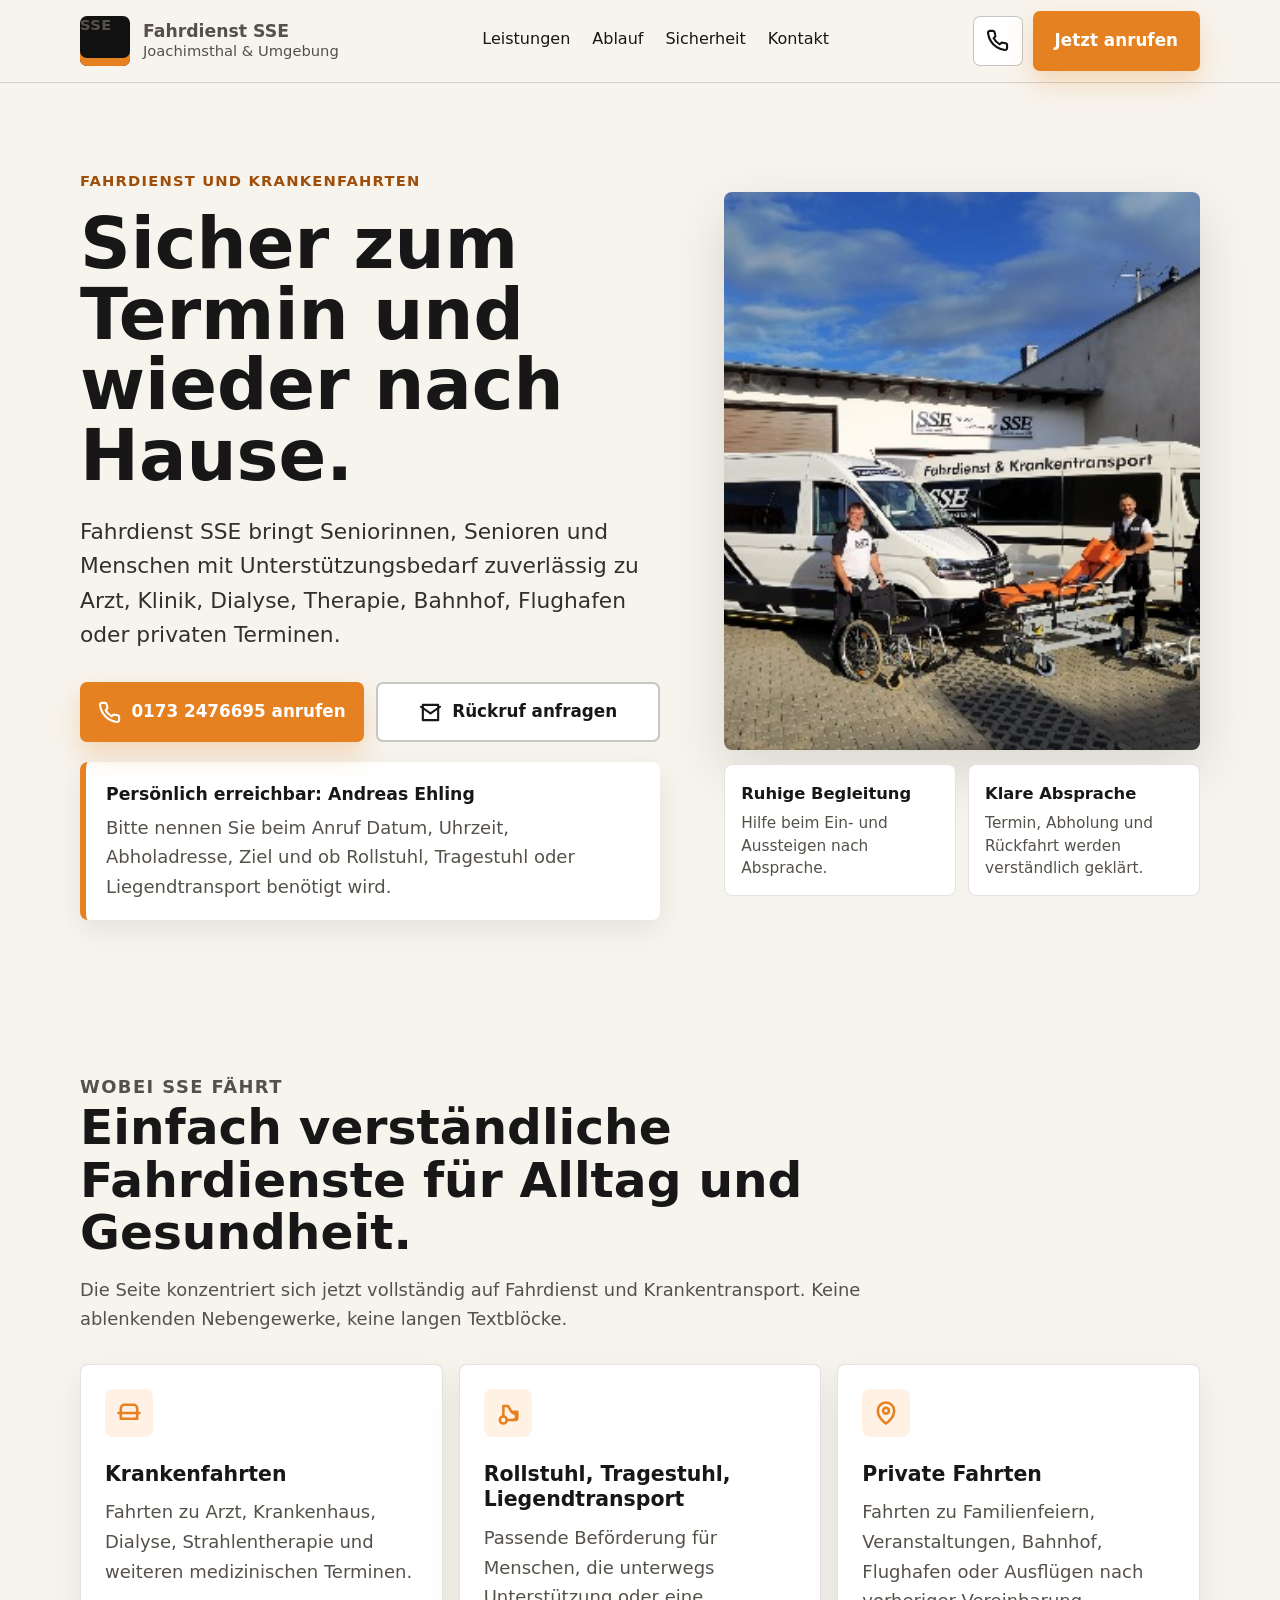
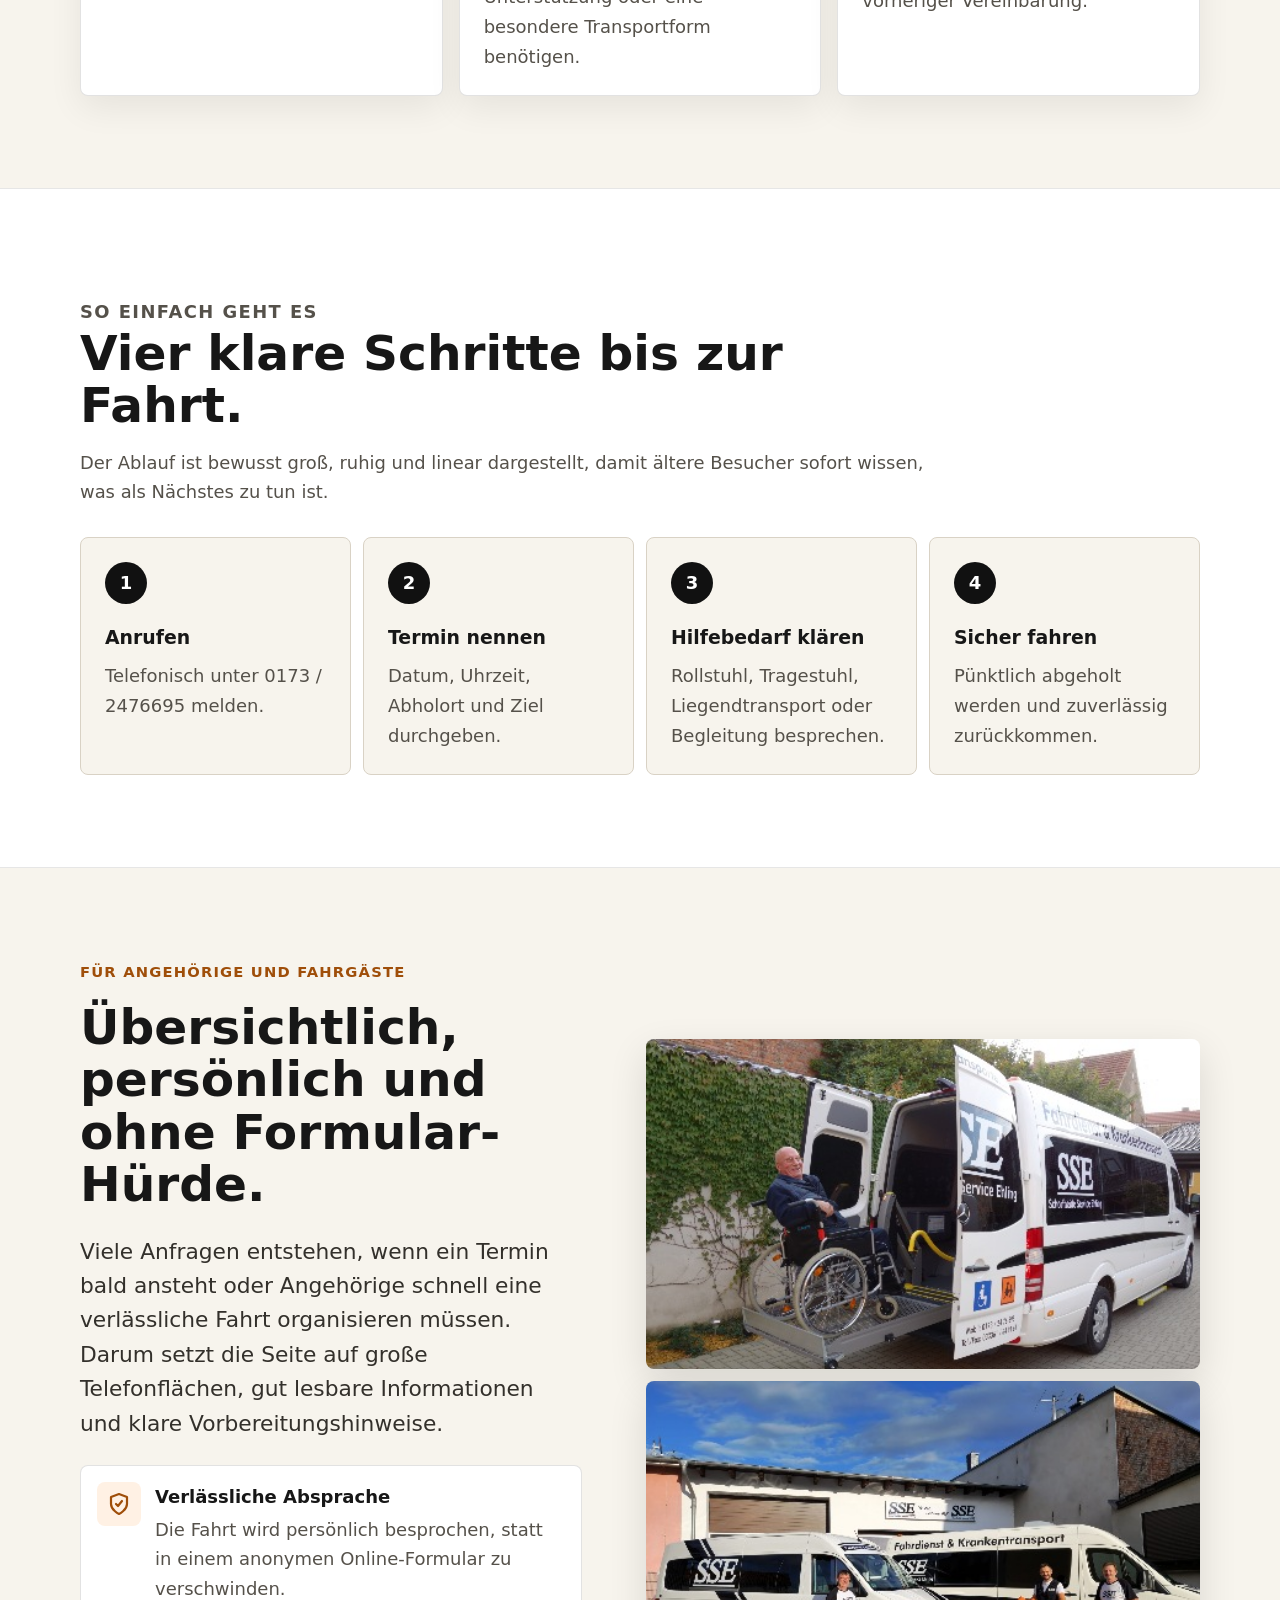
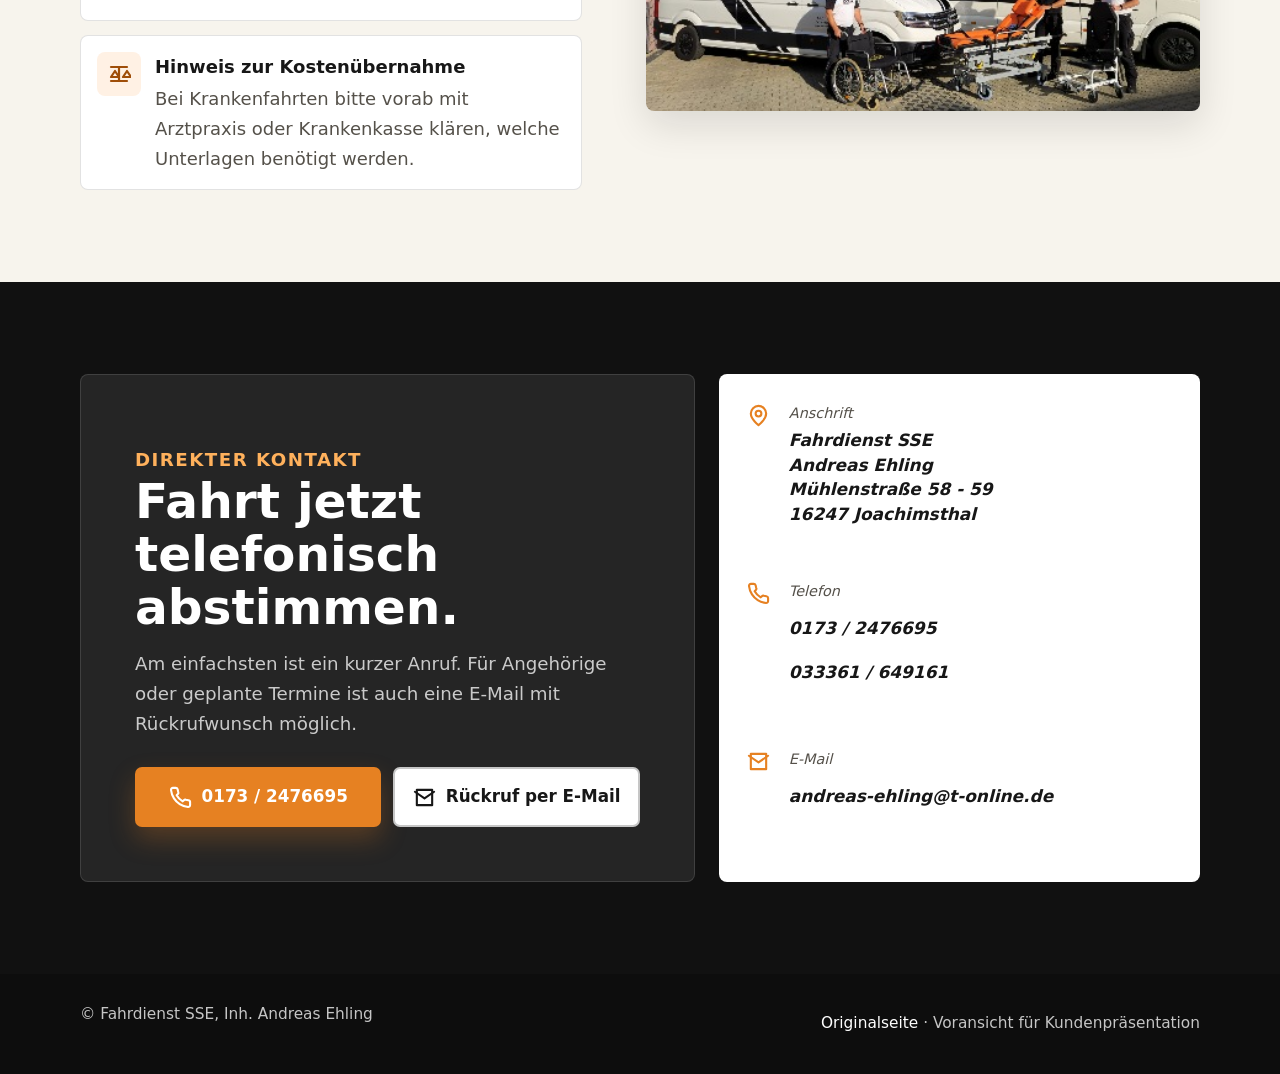
==== commit 58a22792: "Publish sse-transporte preview branch" ====
--- a/index.html
+++ b/index.html
@@ -1,269 +1,788 @@
-<!DOCTYPE html>
+<!doctype html>
 <html lang="de">
 <head>
   <meta charset="utf-8">
   <meta name="viewport" content="width=device-width, initial-scale=1">
-  <title>Gronwald und Märkert Heizungsbau OHG | Heizung, Wärmepumpe & Notdienst in der Region</title>
-  <meta name="description" content="Heizungsbau, Wärmepumpen, Gasheizungen, Bäder, Klima und 24h-Notdienst für die Region östlich von Berlin. Persönlich beraten, sauber geplant, zuverlässig umgesetzt.">
-  <meta name="robots" content="index,follow">
-  <meta property="og:title" content="Gronwald und Märkert Heizungsbau OHG">
-  <meta property="og:description" content="Über 30 Mitarbeitende, über 30 Jahre Erfahrung und 1 Jahr gültige Festpreisangebote für Heizungsbau und Haustechnik.">
-  <meta property="og:type" content="website">
-  <meta property="og:image" content="https://preview.minamito.de/heizungsbau-gronwald/assets/images/hero-energy-system.png">
-  <link rel="icon" href="assets/images/favicon.svg" type="image/svg+xml">
-  <link rel="stylesheet" href="assets/css/styles.css">
+  <title>Fahrdienst SSE Joachimsthal | Krankenfahrten & Fahrservice</title>
+  <meta name="description" content="Fahrdienst SSE in Joachimsthal: Krankenfahrten, Rollstuhl-, Tragestuhl- und Liegendtransport sowie sichere Fahrten zu Arzt, Klinik, Dialyse und privaten Terminen.">
+  <meta name="theme-color" content="#f7f4ed">
+  <link rel="icon" href="data:image/svg+xml,%3Csvg xmlns='http://www.w3.org/2000/svg' viewBox='0 0 64 64'%3E%3Crect width='64' height='64' rx='8' fill='%23111111'/%3E%3Cpath d='M0 48h64v16H0z' fill='%23e68122'/%3E%3Ctext x='32' y='37' text-anchor='middle' font-size='19' font-family='Arial,sans-serif' font-weight='700' fill='white'%3ESSE%3C/text%3E%3C/svg%3E">
+  <link rel="preload" href="assets/fahrdienst.jpg" as="image">
+  <style>
+    :root {
+      --ink: #171717;
+      --muted: #55514a;
+      --paper: #f7f4ed;
+      --panel: #ffffff;
+      --line: #d9d2c5;
+      --black: #111111;
+      --charcoal: #252525;
+      --accent: #e68122;
+      --accent-dark: #9f4e09;
+      --accent-soft: #fff1e4;
+      --shadow: 0 20px 58px rgba(17, 17, 17, .13);
+      --radius: 8px;
+    }
+
+    * { box-sizing: border-box; }
+    html { scroll-behavior: smooth; }
+    body {
+      margin: 0;
+      font-family: ui-sans-serif, system-ui, -apple-system, BlinkMacSystemFont, "Segoe UI", sans-serif;
+      color: var(--ink);
+      background: var(--paper);
+      font-size: 18px;
+      line-height: 1.65;
+    }
+    img { display: block; max-width: 100%; }
+    a { color: inherit; }
+    :focus-visible {
+      outline: 4px solid rgba(230, 129, 34, .78);
+      outline-offset: 3px;
+    }
+    .skip-link {
+      position: absolute;
+      left: 14px;
+      top: -70px;
+      z-index: 20;
+      padding: 12px 16px;
+      color: white;
+      background: var(--ink);
+    }
+    .skip-link:focus { top: 14px; }
+
+    .site-header {
+      position: sticky;
+      top: 0;
+      z-index: 10;
+      background: rgba(247, 244, 237, .96);
+      border-bottom: 1px solid rgba(17, 17, 17, .16);
+      backdrop-filter: blur(14px);
+    }
+    .nav {
+      width: min(1120px, calc(100% - 32px));
+      min-height: 82px;
+      margin: 0 auto;
+      display: flex;
+      align-items: center;
+      justify-content: space-between;
+      gap: 18px;
+    }
+    .brand {
+      display: flex;
+      align-items: center;
+      gap: 13px;
+      text-decoration: none;
+      min-width: max-content;
+    }
+    .brand-mark {
+      width: 50px;
+      height: 50px;
+      display: grid;
+      place-items: center;
+      color: white;
+      background: var(--black);
+      box-shadow: inset 0 -8px 0 var(--accent);
+      border-radius: 7px;
+      font-weight: 900;
+      letter-spacing: .02em;
+    }
+    .brand strong {
+      display: block;
+      font-size: 1.08rem;
+      line-height: 1.2;
+    }
+    .brand span {
+      display: block;
+      color: var(--muted);
+      font-size: .92rem;
+      line-height: 1.25;
+    }
+    .nav-links {
+      display: flex;
+      align-items: center;
+      gap: 22px;
+      font-size: 1rem;
+    }
+    .nav-links a {
+      min-height: 44px;
+      display: inline-flex;
+      align-items: center;
+      text-decoration: none;
+      border-bottom: 3px solid transparent;
+    }
+    .nav-links a:hover { border-color: var(--accent); }
+    .nav-actions {
+      display: flex;
+      align-items: center;
+      gap: 10px;
+    }
+    .icon-btn,
+    .menu-toggle {
+      width: 50px;
+      height: 50px;
+      display: grid;
+      place-items: center;
+      border: 1px solid rgba(17, 17, 17, .24);
+      border-radius: 7px;
+      background: white;
+      color: var(--black);
+      cursor: pointer;
+      text-decoration: none;
+    }
+    .menu-toggle { display: none; }
+    .icon {
+      width: 23px;
+      height: 23px;
+      flex: 0 0 auto;
+      fill: none;
+      stroke: currentColor;
+      stroke-width: 2.2;
+      stroke-linecap: round;
+      stroke-linejoin: round;
+    }
+    .btn {
+      min-height: 56px;
+      display: inline-flex;
+      align-items: center;
+      justify-content: center;
+      gap: 10px;
+      padding: 14px 20px;
+      border: 2px solid transparent;
+      border-radius: 7px;
+      background: var(--accent);
+      color: white;
+      font-size: 1.05rem;
+      font-weight: 800;
+      text-decoration: none;
+      white-space: nowrap;
+      box-shadow: 0 12px 26px rgba(230, 129, 34, .26);
+    }
+    .btn.secondary {
+      background: white;
+      color: var(--ink);
+      border-color: rgba(17, 17, 17, .24);
+      box-shadow: none;
+    }
+    .btn.wide { width: 100%; }
+
+    .hero {
+      width: min(1120px, calc(100% - 32px));
+      min-height: calc(100vh - 82px);
+      margin: 0 auto;
+      padding: clamp(42px, 7vw, 86px) 0 44px;
+      display: grid;
+      grid-template-columns: minmax(0, 1fr) minmax(360px, .82fr);
+      align-items: center;
+      gap: clamp(30px, 5vw, 64px);
+    }
+    .eyebrow {
+      margin: 0 0 16px;
+      color: var(--accent-dark);
+      font-size: .92rem;
+      font-weight: 900;
+      letter-spacing: .08em;
+      text-transform: uppercase;
+    }
+    h1 {
+      max-width: 11ch;
+      margin: 0;
+      font-size: clamp(2.5rem, 5.5vw, 5.2rem);
+      line-height: 1;
+      letter-spacing: 0;
+    }
+    .lead {
+      max-width: 720px;
+      margin: 24px 0 0;
+      color: #33302b;
+      font-size: clamp(1.18rem, 1.7vw, 1.38rem);
+      line-height: 1.58;
+    }
+    .hero-actions {
+      display: grid;
+      grid-template-columns: repeat(2, minmax(0, 1fr));
+      gap: 12px;
+      max-width: 650px;
+      margin-top: 30px;
+    }
+    .callout {
+      max-width: 650px;
+      margin-top: 20px;
+      padding: 18px 20px;
+      border-left: 6px solid var(--accent);
+      border-radius: var(--radius);
+      background: white;
+      box-shadow: 0 10px 30px rgba(17, 17, 17, .08);
+    }
+    .callout strong { display: block; font-size: 1.08rem; }
+    .callout p { margin: 4px 0 0; color: var(--muted); }
+    .hero-media {
+      position: relative;
+      display: grid;
+      gap: 14px;
+    }
+    .hero-image {
+      width: 100%;
+      height: min(62vh, 590px);
+      min-height: 430px;
+      object-fit: cover;
+      border-radius: var(--radius);
+      box-shadow: var(--shadow);
+    }
+    .comfort-box {
+      display: grid;
+      grid-template-columns: repeat(2, minmax(0, 1fr));
+      gap: 12px;
+    }
+    .comfort-item {
+      padding: 16px;
+      background: white;
+      border: 1px solid rgba(17, 17, 17, .12);
+      border-radius: var(--radius);
+    }
+    .comfort-item strong {
+      display: block;
+      margin-bottom: 4px;
+      font-size: 1.02rem;
+    }
+    .comfort-item span {
+      display: block;
+      color: var(--muted);
+      font-size: .96rem;
+      line-height: 1.45;
+    }
+
+    section { padding: clamp(58px, 8vw, 92px) 0; }
+    .section-inner {
+      width: min(1120px, calc(100% - 32px));
+      margin: 0 auto;
+    }
+    .section-heading {
+      max-width: 850px;
+      margin-bottom: 30px;
+    }
+    h2 {
+      margin: 0;
+      font-size: clamp(2rem, 3.8vw, 3.35rem);
+      line-height: 1.08;
+      letter-spacing: 0;
+    }
+    .section-heading p {
+      margin: 16px 0 0;
+      color: var(--muted);
+      font-size: 1.12rem;
+    }
+
+    .services-grid {
+      display: grid;
+      grid-template-columns: repeat(3, minmax(0, 1fr));
+      gap: 16px;
+    }
+    .service-card {
+      min-height: 100%;
+      padding: 24px;
+      background: white;
+      border: 1px solid rgba(17, 17, 17, .12);
+      border-radius: var(--radius);
+      box-shadow: 0 12px 34px rgba(17, 17, 17, .07);
+    }
+    .service-card svg {
+      width: 48px;
+      height: 48px;
+      margin-bottom: 16px;
+      padding: 10px;
+      color: var(--accent);
+      border-radius: 8px;
+      background: var(--accent-soft);
+    }
+    .service-card h3 {
+      margin: 0 0 10px;
+      font-size: 1.28rem;
+      line-height: 1.25;
+    }
+    .service-card p {
+      margin: 0;
+      color: var(--muted);
+    }
+
+    .plain-band {
+      background: #fff;
+      border-top: 1px solid rgba(17, 17, 17, .1);
+      border-bottom: 1px solid rgba(17, 17, 17, .1);
+    }
+    .steps {
+      display: grid;
+      grid-template-columns: repeat(4, minmax(0, 1fr));
+      gap: 12px;
+    }
+    .step {
+      padding: 24px;
+      border-radius: var(--radius);
+      background: var(--paper);
+      border: 1px solid var(--line);
+    }
+    .step span {
+      width: 42px;
+      height: 42px;
+      display: grid;
+      place-items: center;
+      margin-bottom: 18px;
+      color: white;
+      background: var(--black);
+      border-radius: 50%;
+      font-weight: 900;
+    }
+    .step h3 {
+      margin: 0 0 8px;
+      font-size: 1.18rem;
+    }
+    .step p { margin: 0; color: var(--muted); }
+
+    .split {
+      display: grid;
+      grid-template-columns: minmax(0, .95fr) minmax(360px, 1.05fr);
+      gap: clamp(28px, 5vw, 64px);
+      align-items: center;
+    }
+    .photo-pair {
+      display: grid;
+      gap: 12px;
+    }
+    .photo-pair img {
+      width: 100%;
+      height: 330px;
+      object-fit: cover;
+      border-radius: var(--radius);
+      box-shadow: 0 14px 38px rgba(17, 17, 17, .12);
+    }
+    .notice-list {
+      display: grid;
+      gap: 14px;
+      margin-top: 24px;
+    }
+    .notice {
+      display: grid;
+      grid-template-columns: 44px 1fr;
+      gap: 14px;
+      align-items: start;
+      padding: 16px;
+      background: white;
+      border: 1px solid rgba(17, 17, 17, .12);
+      border-radius: var(--radius);
+    }
+    .notice svg {
+      width: 44px;
+      height: 44px;
+      padding: 10px;
+      color: var(--accent-dark);
+      background: var(--accent-soft);
+      border-radius: 8px;
+    }
+    .notice strong { display: block; }
+    .notice p { margin: 3px 0 0; color: var(--muted); }
+
+    .contact {
+      background: var(--black);
+      color: white;
+    }
+    .contact .eyebrow { color: #ffb15c; }
+    .contact h2 { color: white; }
+    .contact-panel {
+      display: grid;
+      grid-template-columns: minmax(0, .92fr) minmax(330px, .72fr);
+      gap: 24px;
+      align-items: stretch;
+    }
+    .contact-copy {
+      padding: clamp(28px, 5vw, 54px);
+      background: var(--charcoal);
+      border: 1px solid rgba(255, 255, 255, .12);
+      border-radius: var(--radius);
+    }
+    .contact-copy p {
+      max-width: 680px;
+      margin: 16px 0 0;
+      color: rgba(255, 255, 255, .76);
+      font-size: 1.14rem;
+    }
+    .contact-actions {
+      display: grid;
+      grid-template-columns: repeat(2, minmax(0, 1fr));
+      gap: 12px;
+      max-width: 680px;
+      margin-top: 28px;
+    }
+    .contact-card {
+      display: grid;
+      gap: 18px;
+      padding: 28px;
+      color: var(--ink);
+      background: white;
+      border-radius: var(--radius);
+    }
+    .contact-line {
+      display: grid;
+      grid-template-columns: 28px 1fr;
+      gap: 14px;
+      align-items: start;
+    }
+    .contact-line svg { color: var(--accent); margin-top: 2px; }
+    .contact-line span {
+      display: block;
+      color: var(--muted);
+      font-size: .9rem;
+      margin-bottom: 2px;
+    }
+    .contact-line strong {
+      display: block;
+      overflow-wrap: anywhere;
+      font-size: 1.06rem;
+      line-height: 1.45;
+    }
+    .contact-line a {
+      min-height: 44px;
+      display: inline-flex;
+      align-items: center;
+      text-decoration: none;
+    }
+
+    .site-footer {
+      padding: 28px 0;
+      color: rgba(255, 255, 255, .76);
+      background: #0d0d0d;
+      font-size: .96rem;
+    }
+    .footer-inner {
+      width: min(1120px, calc(100% - 32px));
+      display: flex;
+      justify-content: space-between;
+      gap: 18px;
+      flex-wrap: wrap;
+      margin: 0 auto;
+    }
+    .footer-inner a {
+      min-height: 44px;
+      display: inline-flex;
+      align-items: center;
+      color: white;
+      text-decoration: none;
+    }
+
+    .reveal {
+      opacity: 0;
+      transform: translateY(14px);
+      transition: opacity .55s ease, transform .55s ease;
+    }
+    .reveal.visible {
+      opacity: 1;
+      transform: none;
+    }
+
+    @media (max-width: 980px) {
+      body { font-size: 17px; }
+      .nav { min-height: 74px; }
+      .menu-toggle { display: grid; }
+      .nav-links {
+        position: absolute;
+        left: 16px;
+        right: 16px;
+        top: 84px;
+        display: none;
+        padding: 12px;
+        background: white;
+        border: 1px solid rgba(17, 17, 17, .16);
+        border-radius: var(--radius);
+        box-shadow: var(--shadow);
+      }
+      .nav-links.open { display: grid; }
+      .nav-links a {
+        padding: 10px;
+        border-bottom: 0;
+      }
+      .hero,
+      .split,
+      .contact-panel {
+        grid-template-columns: 1fr;
+      }
+      .hero {
+        min-height: auto;
+        padding-top: 38px;
+      }
+      .hero-image {
+        height: min(70vw, 520px);
+        min-height: 360px;
+      }
+      .services-grid,
+      .steps {
+        grid-template-columns: repeat(2, minmax(0, 1fr));
+      }
+    }
+
+    @media (max-width: 680px) {
+      .nav,
+      .hero,
+      .section-inner,
+      .footer-inner {
+        width: min(100% - 24px, 1120px);
+      }
+      .brand span span { display: none; }
+      .nav-actions .btn { display: none; }
+      h1 { font-size: clamp(2.28rem, 12vw, 3.4rem); }
+      .hero-actions,
+      .comfort-box,
+      .services-grid,
+      .steps,
+      .contact-actions {
+        grid-template-columns: 1fr;
+      }
+      .hero-actions .btn,
+      .contact-actions .btn {
+        width: 100%;
+      }
+      .hero-image,
+      .photo-pair img {
+        height: 330px;
+        min-height: 0;
+      }
+      .service-card,
+      .step,
+      .contact-copy,
+      .contact-card {
+        padding: 20px;
+      }
+    }
+  </style>
+</head>
+<body>
+  <a class="skip-link" href="#leistungen">Zum Inhalt springen</a>
+  <header class="site-header">
+    <nav class="nav" aria-label="Hauptnavigation">
+      <a class="brand" href="#start" aria-label="Fahrdienst SSE Startseite">
+        <span class="brand-mark">SSE</span>
+        <span>
+          <strong>Fahrdienst SSE</strong>
+          <span>Joachimsthal & Umgebung</span>
+        </span>
+      </a>
+      <div class="nav-links" id="navLinks">
+        <a href="#leistungen">Leistungen</a>
+        <a href="#ablauf">Ablauf</a>
+        <a href="#sicherheit">Sicherheit</a>
+        <a href="#kontakt">Kontakt</a>
+      </div>
+      <div class="nav-actions">
+        <a class="icon-btn" href="tel:+491732476695" aria-label="0173 2476695 anrufen">
+          <svg class="icon" viewBox="0 0 24 24" aria-hidden="true"><path d="M22 16.92v3a2 2 0 0 1-2.18 2 19.8 19.8 0 0 1-8.63-3.07 19.5 19.5 0 0 1-6-6A19.8 19.8 0 0 1 2.12 4.2 2 2 0 0 1 4.11 2h3a2 2 0 0 1 2 1.72c.12.9.32 1.77.59 2.61a2 2 0 0 1-.45 2.11L8 9.7a16 16 0 0 0 6.3 6.3l1.26-1.25a2 2 0 0 1 2.11-.45c.84.27 1.72.47 2.61.59A2 2 0 0 1 22 16.92Z"/></svg>
+        </a>
+        <a class="btn" href="tel:+491732476695">Jetzt anrufen</a>
+        <button class="menu-toggle" id="menuToggle" type="button" aria-label="Menü öffnen" aria-controls="navLinks" aria-expanded="false">
+          <svg class="icon" viewBox="0 0 24 24" aria-hidden="true"><path d="M4 7h16M4 12h16M4 17h16"/></svg>
+        </button>
+      </div>
+    </nav>
+  </header>
+
+  <main id="start">
+    <section class="hero">
+      <div>
+        <p class="eyebrow">Fahrdienst und Krankenfahrten</p>
+        <h1>Sicher zum Termin und wieder nach Hause.</h1>
+        <p class="lead">Fahrdienst SSE bringt Seniorinnen, Senioren und Menschen mit Unterstützungsbedarf zuverlässig zu Arzt, Klinik, Dialyse, Therapie, Bahnhof, Flughafen oder privaten Terminen.</p>
+        <div class="hero-actions" aria-label="Wichtige Kontaktaktionen">
+          <a class="btn" href="tel:+491732476695">
+            <svg class="icon" viewBox="0 0 24 24" aria-hidden="true"><path d="M22 16.92v3a2 2 0 0 1-2.18 2 19.8 19.8 0 0 1-8.63-3.07 19.5 19.5 0 0 1-6-6A19.8 19.8 0 0 1 2.12 4.2 2 2 0 0 1 4.11 2h3a2 2 0 0 1 2 1.72c.12.9.32 1.77.59 2.61a2 2 0 0 1-.45 2.11L8 9.7a16 16 0 0 0 6.3 6.3l1.26-1.25a2 2 0 0 1 2.11-.45c.84.27 1.72.47 2.61.59A2 2 0 0 1 22 16.92Z"/></svg>
+            0173 2476695 anrufen
+          </a>
+          <a class="btn secondary" href="mailto:andreas-ehling@t-online.de?subject=R%C3%BCckruf%20zum%20Fahrdienst">
+            <svg class="icon" viewBox="0 0 24 24" aria-hidden="true"><path d="M4 4h16v16H4z"/><path d="m22 6-10 7L2 6"/></svg>
+            Rückruf anfragen
+          </a>
+        </div>
+        <div class="callout">
+          <strong>Persönlich erreichbar: Andreas Ehling</strong>
+          <p>Bitte nennen Sie beim Anruf Datum, Uhrzeit, Abholadresse, Ziel und ob Rollstuhl, Tragestuhl oder Liegendtransport benötigt wird.</p>
+        </div>
+      </div>
+      <div class="hero-media">
+        <img class="hero-image" src="assets/fahrdienst.jpg" alt="Fahrdienst SSE Fahrzeug für Krankenfahrten und sichere Personenbeförderung">
+        <div class="comfort-box" aria-label="Kurze Vorteile">
+          <div class="comfort-item"><strong>Ruhige Begleitung</strong><span>Hilfe beim Ein- und Aussteigen nach Absprache.</span></div>
+          <div class="comfort-item"><strong>Klare Absprache</strong><span>Termin, Abholung und Rückfahrt werden verständlich geklärt.</span></div>
+        </div>
+      </div>
+    </section>
+
+    <section id="leistungen" class="reveal">
+      <div class="section-inner">
+        <div class="section-heading">
+          <p class="eyebrow">Wobei SSE fährt</p>
+          <h2>Einfach verständliche Fahrdienste für Alltag und Gesundheit.</h2>
+          <p>Die Seite konzentriert sich jetzt vollständig auf Fahrdienst und Krankentransport. Keine ablenkenden Nebengewerke, keine langen Textblöcke.</p>
+        </div>
+        <div class="services-grid">
+          <article class="service-card">
+            <svg class="icon" viewBox="0 0 24 24" aria-hidden="true"><path d="M3 12h18"/><path d="M5 12V8a3 3 0 0 1 3-3h8a3 3 0 0 1 3 3v4"/><path d="M6 17h.01M18 17h.01"/><path d="M5 12v5h14v-5"/></svg>
+            <h3>Krankenfahrten</h3>
+            <p>Fahrten zu Arzt, Krankenhaus, Dialyse, Strahlentherapie und weiteren medizinischen Terminen.</p>
+          </article>
+          <article class="service-card">
+            <svg class="icon" viewBox="0 0 24 24" aria-hidden="true"><circle cx="8" cy="18" r="3"/><path d="M11 18h7a2 2 0 0 0 2-2v-5h-5l-3-5H8v9"/><path d="M16 18a3 3 0 1 0 0-6"/></svg>
+            <h3>Rollstuhl, Tragestuhl, Liegendtransport</h3>
+            <p>Passende Beförderung für Menschen, die unterwegs Unterstützung oder eine besondere Transportform benötigen.</p>
+          </article>
+          <article class="service-card">
+            <svg class="icon" viewBox="0 0 24 24" aria-hidden="true"><path d="M12 21s7-4.4 7-11a7 7 0 1 0-14 0c0 6.6 7 11 7 11Z"/><circle cx="12" cy="10" r="2.5"/></svg>
+            <h3>Private Fahrten</h3>
+            <p>Fahrten zu Familienfeiern, Veranstaltungen, Bahnhof, Flughafen oder Ausflügen nach vorheriger Vereinbarung.</p>
+          </article>
+        </div>
+      </div>
+    </section>
+
+    <section id="ablauf" class="plain-band reveal">
+      <div class="section-inner">
+        <div class="section-heading">
+          <p class="eyebrow">So einfach geht es</p>
+          <h2>Vier klare Schritte bis zur Fahrt.</h2>
+          <p>Der Ablauf ist bewusst groß, ruhig und linear dargestellt, damit ältere Besucher sofort wissen, was als Nächstes zu tun ist.</p>
+        </div>
+        <div class="steps">
+          <div class="step">
+            <span>1</span>
+            <h3>Anrufen</h3>
+            <p>Telefonisch unter 0173 / 2476695 melden.</p>
+          </div>
+          <div class="step">
+            <span>2</span>
+            <h3>Termin nennen</h3>
+            <p>Datum, Uhrzeit, Abholort und Ziel durchgeben.</p>
+          </div>
+          <div class="step">
+            <span>3</span>
+            <h3>Hilfebedarf klären</h3>
+            <p>Rollstuhl, Tragestuhl, Liegendtransport oder Begleitung besprechen.</p>
+          </div>
+          <div class="step">
+            <span>4</span>
+            <h3>Sicher fahren</h3>
+            <p>Pünktlich abgeholt werden und zuverlässig zurückkommen.</p>
+          </div>
+        </div>
+      </div>
+    </section>
+
+    <section id="sicherheit" class="reveal">
+      <div class="section-inner split">
+        <div>
+          <p class="eyebrow">Für Angehörige und Fahrgäste</p>
+          <h2>Übersichtlich, persönlich und ohne Formular-Hürde.</h2>
+          <p class="lead">Viele Anfragen entstehen, wenn ein Termin bald ansteht oder Angehörige schnell eine verlässliche Fahrt organisieren müssen. Darum setzt die Seite auf große Telefonflächen, gut lesbare Informationen und klare Vorbereitungshinweise.</p>
+          <div class="notice-list">
+            <div class="notice">
+              <svg class="icon" viewBox="0 0 24 24" aria-hidden="true"><path d="M12 22s8-4 8-10V5l-8-3-8 3v7c0 6 8 10 8 10Z"/><path d="m9 12 2 2 4-5"/></svg>
+              <div><strong>Verlässliche Absprache</strong><p>Die Fahrt wird persönlich besprochen, statt in einem anonymen Online-Formular zu verschwinden.</p></div>
+            </div>
+            <div class="notice">
+              <svg class="icon" viewBox="0 0 24 24" aria-hidden="true"><path d="M4 19h16"/><path d="M4 5h16"/><path d="M12 5v14"/><path d="m8 9-4 6h8z"/><path d="m20 9-4 6h8z"/></svg>
+              <div><strong>Hinweis zur Kostenübernahme</strong><p>Bei Krankenfahrten bitte vorab mit Arztpraxis oder Krankenkasse klären, welche Unterlagen benötigt werden.</p></div>
+            </div>
+          </div>
+        </div>
+        <div class="photo-pair">
+          <img src="assets/transport-detail.jpg" alt="Innenbereich eines Fahrdienstfahrzeugs">
+          <img src="assets/fahrdienst.jpg" alt="Fahrdienst SSE Fahrzeug vor Ort">
+        </div>
+      </div>
+    </section>
+
+    <section id="kontakt" class="contact reveal">
+      <div class="section-inner contact-panel">
+        <div class="contact-copy">
+          <p class="eyebrow">Direkter Kontakt</p>
+          <h2>Fahrt jetzt telefonisch abstimmen.</h2>
+          <p>Am einfachsten ist ein kurzer Anruf. Für Angehörige oder geplante Termine ist auch eine E-Mail mit Rückrufwunsch möglich.</p>
+          <div class="contact-actions">
+            <a class="btn wide" href="tel:+491732476695">
+              <svg class="icon" viewBox="0 0 24 24" aria-hidden="true"><path d="M22 16.92v3a2 2 0 0 1-2.18 2 19.8 19.8 0 0 1-8.63-3.07 19.5 19.5 0 0 1-6-6A19.8 19.8 0 0 1 2.12 4.2 2 2 0 0 1 4.11 2h3a2 2 0 0 1 2 1.72c.12.9.32 1.77.59 2.61a2 2 0 0 1-.45 2.11L8 9.7a16 16 0 0 0 6.3 6.3l1.26-1.25a2 2 0 0 1 2.11-.45c.84.27 1.72.47 2.61.59A2 2 0 0 1 22 16.92Z"/></svg>
+              0173 / 2476695
+            </a>
+            <a class="btn secondary wide" href="mailto:andreas-ehling@t-online.de?subject=R%C3%BCckruf%20zum%20Fahrdienst">
+              <svg class="icon" viewBox="0 0 24 24" aria-hidden="true"><path d="M4 4h16v16H4z"/><path d="m22 6-10 7L2 6"/></svg>
+              Rückruf per E-Mail
+            </a>
+          </div>
+        </div>
+        <address class="contact-card">
+          <div class="contact-line">
+            <svg class="icon" viewBox="0 0 24 24" aria-hidden="true"><path d="M20 10c0 6-8 12-8 12S4 16 4 10a8 8 0 1 1 16 0Z"/><circle cx="12" cy="10" r="3"/></svg>
+            <div><span>Anschrift</span><strong>Fahrdienst SSE<br>Andreas Ehling<br>Mühlenstraße 58 - 59<br>16247 Joachimsthal</strong></div>
+          </div>
+          <div class="contact-line">
+            <svg class="icon" viewBox="0 0 24 24" aria-hidden="true"><path d="M22 16.92v3a2 2 0 0 1-2.18 2 19.8 19.8 0 0 1-8.63-3.07 19.5 19.5 0 0 1-6-6A19.8 19.8 0 0 1 2.12 4.2 2 2 0 0 1 4.11 2h3a2 2 0 0 1 2 1.72c.12.9.32 1.77.59 2.61a2 2 0 0 1-.45 2.11L8 9.7a16 16 0 0 0 6.3 6.3l1.26-1.25a2 2 0 0 1 2.11-.45c.84.27 1.72.47 2.61.59A2 2 0 0 1 22 16.92Z"/></svg>
+            <div><span>Telefon</span><strong><a href="tel:+491732476695">0173 / 2476695</a><br><a href="tel:+4933361649161">033361 / 649161</a></strong></div>
+          </div>
+          <div class="contact-line">
+            <svg class="icon" viewBox="0 0 24 24" aria-hidden="true"><path d="M4 4h16v16H4z"/><path d="m22 6-10 7L2 6"/></svg>
+            <div><span>E-Mail</span><strong><a href="mailto:andreas-ehling@t-online.de">andreas-ehling@t-online.de</a></strong></div>
+          </div>
+        </address>
+      </div>
+    </section>
+  </main>
+
+  <footer class="site-footer">
+    <div class="footer-inner">
+      <span>© Fahrdienst SSE, Inh. Andreas Ehling</span>
+      <span><a href="https://preview.minamito.de/sse-transporte/">Originalseite</a> · Voransicht für Kundenpräsentation</span>
+    </div>
+  </footer>
+
   <script type="application/ld+json">
     {
       "@context": "https://schema.org",
-      "@type": "HVACBusiness",
-      "name": "Gronwald und Märkert Heizungsbau OHG",
-      "image": "https://preview.minamito.de/heizungsbau-gronwald/assets/images/hero-energy-system.png",
-      "url": "https://preview.minamito.de/heizungsbau-gronwald/",
-      "telephone": "+49334394960",
-      "email": "office@heizungsbau-gronwald.de",
-      "address": {
-        "@type": "PostalAddress",
-        "streetAddress": "Am Gewerbepark 1-2",
-        "postalCode": "15345",
-      "addressLocality": "Region östlich von Berlin",
-        "addressCountry": "DE"
+      "@type": "TaxiService",
+      "name": "Fahrdienst SSE",
+      "provider": {
+        "@type": "LocalBusiness",
+        "name": "Fahrdienst SSE",
+        "founder": "Andreas Ehling",
+        "telephone": ["+491732476695", "+4933361649161"],
+        "email": "andreas-ehling@t-online.de",
+        "address": {
+          "@type": "PostalAddress",
+          "streetAddress": "Mühlenstraße 58 - 59",
+          "postalCode": "16247",
+          "addressLocality": "Joachimsthal",
+          "addressCountry": "DE"
+        }
       },
-      "areaServed": ["Neuenhagen", "Hönow", "Strausberg", "Petershagen", "Eggersdorf", "Ahrensfelde", "Hellersdorf", "Hoppegarten"],
-      "openingHoursSpecification": [{
-        "@type": "OpeningHoursSpecification",
-        "dayOfWeek": ["Monday", "Tuesday", "Wednesday", "Thursday", "Friday"],
-        "opens": "07:00",
-        "closes": "16:00"
-      }],
-      "hasOfferCatalog": {
-        "@type": "OfferCatalog",
-        "name": "Heizungsbau und Haustechnik",
-        "itemListElement": [
-          {"@type": "Offer", "itemOffered": {"@type": "Service", "name": "Gasheizungen und Brennwerttechnik"}},
-          {"@type": "Offer", "itemOffered": {"@type": "Service", "name": "Wärmepumpen"}},
-          {"@type": "Offer", "itemOffered": {"@type": "Service", "name": "Klimaanlagen"}},
-          {"@type": "Offer", "itemOffered": {"@type": "Service", "name": "Badmodernisierung"}},
-          {"@type": "Offer", "itemOffered": {"@type": "Service", "name": "Solar und Warmwasser"}}
-        ]
-      }
+      "areaServed": "Joachimsthal und Umgebung",
+      "description": "Fahrdienst, Krankenfahrten, Rollstuhltransport, Tragestuhltransport und Liegendtransport."
     }
   </script>
-</head>
-<body>
-  <a class="skip-link" href="#main">Zum Inhalt springen</a>
-  <header class="site-header" data-header>
-    <div class="topbar">
-      <a href="tel:+491732055311">24h Störungsdienst: 0173 20 55 311</a>
-      <span>Mo-Fr 7:00-16:00</span>
-      <span>Berlin-Ost und Umland</span>
-    </div>
-    <nav class="nav" aria-label="Hauptnavigation">
-      <a class="brand" href="#top" aria-label="Gronwald und Märkert Startseite">
-        <img src="assets/images/logo-gronwald.jpg" alt="Gronwald und Märkert Heizungsbau OHG Logo">
-      </a>
-      <button class="menu-toggle" type="button" aria-expanded="false" aria-controls="nav-links" data-menu-toggle>
-        <span></span><span></span><span></span>
-      </button>
-      <div class="nav-links" id="nav-links" data-nav-links>
-        <a href="#leistungen">Leistungen</a>
-        <a href="#festpreis">Festpreis</a>
-        <a href="#notdienst">Notdienst</a>
-        <a href="#gebiet">Einzugsgebiet</a>
-        <a class="nav-cta" href="#kontakt">Angebot anfordern</a>
-      </div>
-    </nav>
-  </header>
-
-  <main id="main">
-    <section class="hero" id="top">
-      <div class="hero-media" aria-hidden="true">
-        <img src="assets/images/hero-energy-system.png" alt="">
-        <div class="energy-field">
-          <span class="energy-line line-one"></span>
-          <span class="energy-line line-two"></span>
-          <span class="energy-line line-three"></span>
-        </div>
-      </div>
-      <div class="hero-content">
-        <p class="eyebrow">Heizungsbau, der beruhigt</p>
-        <h1>Ein warmes Zuhause.</h1>
-        <p class="hero-copy">Ehrlich beraten, sauber geplant und mit einem Angebot, das Ihnen Zeit zum Entscheiden lässt.</p>
-        <div class="hero-actions">
-          <a class="button primary" href="tel:+49334394960">033439 496 0 anrufen</a>
-          <a class="button secondary" href="#kontakt">Rückruf anfragen</a>
-        </div>
-      </div>
-      <aside class="hero-panel" aria-label="Schnelle Fakten">
-        <strong>1 Jahr Preisruhe</strong>
-        <span>Ein Angebot, das Zeit zum Entscheiden lässt</span>
-        <strong>Über 30 Mitarbeitende</strong>
-        <span>Für Arbeiten im bewohnten Zuhause</span>
-      </aside>
-    </section>
-
-    <section class="trust-strip" aria-label="Vertrauensmerkmale">
-      <div><strong>30+ Jahre</strong><span>Erfahrung im bewohnten Haus</span></div>
-      <div><strong>24h</strong><span>Eine Nummer, wenn die Heizung ausfällt</span></div>
-      <div><strong>1 Jahr</strong><span>Zeit zum Entscheiden ohne Preisdruck</span></div>
-      <div><strong>Region</strong><span>Schnell erreichbar im Berliner Osten</span></div>
-    </section>
-
-    <section class="section intro">
-      <div class="section-kicker">Für bewohnte Häuser</div>
-      <div class="intro-grid">
-        <div>
-          <h2>Gute Wärme fällt nicht auf. Sie ist einfach da.</h2>
-        </div>
-        <div>
-          <p>Eine neue Heizung soll Sicherheit geben, nicht noch mehr Fragen aufmachen. Deshalb beginnt alles mit einem ruhigen Blick auf Haus, Alltag und Budget.</p>
-          <p>Erst anschauen. Dann erklären. Dann ein Angebot, das verständlich bleibt.</p>
-        </div>
-      </div>
-    </section>
-
-    <section class="section services" id="leistungen">
-      <div class="section-heading">
-        <p class="section-kicker">Leistungen</p>
-        <h2>Wärme, Wasser, gute Luft.</h2>
-      </div>
-      <div class="service-grid">
-        <article class="service-card featured">
-          <img src="assets/images/waermepumpe.jpg" alt="Wärmepumpen-Außengerät vor einer Fassade">
-          <div>
-            <span>Effizienz</span>
-            <h3>Wärmepumpen</h3>
-            <p>Für alle, die moderner heizen möchten, ohne sich durch Fachbegriffe kämpfen zu müssen.</p>
-          </div>
-        </article>
-        <article class="service-card">
-          <h3>Gasheizungen</h3>
-          <p>Austausch, Wartung und Einstellung, damit es zuhause zuverlässig warm bleibt.</p>
-        </article>
-        <article class="service-card">
-          <h3>Klimaanlagen</h3>
-          <p>Kühle Schlafzimmer und Räume, in denen heiße Wochen leichter werden.</p>
-        </article>
-        <article class="service-card">
-          <h3>Wärme im ganzen Haus</h3>
-          <p>Vom Heizkörper bis zum Warmwasser: alles soll zusammenpassen.</p>
-        </article>
-        <article class="service-card visual">
-          <img src="assets/images/badmodernisierung.jpg" alt="Modernes Badezimmer mit Waschtisch und Spiegel">
-          <h3>Bäder</h3>
-          <p>Ein Bad, das zum Alltag passt.</p>
-        </article>
-        <article class="service-card visual">
-          <img src="assets/images/klimaanlage.jpg" alt="Modernes Klimagerät an einer Wand">
-          <h3>Klima & Komfort</h3>
-          <p>Angenehme Temperaturen, wenn der Sommer im Haus steht.</p>
-        </article>
-      </div>
-    </section>
-
-    <section class="process" id="festpreis">
-      <div class="process-content">
-        <p class="section-kicker">Festpreisangebot</p>
-        <h2>Erst verstehen. Dann anbieten.</h2>
-        <p>Nach dem Termin gibt es ein unverbindliches Festpreisangebot mit 1 Jahr Gültigkeit. Damit bleibt genug Ruhe für eine gute Entscheidung.</p>
-      </div>
-      <ol class="process-steps">
-        <li><span>01</span><strong>Anrufen</strong><p>Kurz erzählen, worum es geht.</p></li>
-        <li><span>02</span><strong>Ansehen</strong><p>Haus, Wünsche und Alltag vor Ort klären.</p></li>
-        <li><span>03</span><strong>Entscheiden</strong><p>Das Angebot bleibt gültig. Kein Druck.</p></li>
-        <li><span>04</span><strong>Umsetzen</strong><p>Ordentlich arbeiten, klar abstimmen.</p></li>
-      </ol>
-    </section>
-
-    <section class="section emergency" id="notdienst">
-      <div class="emergency-image">
-        <img src="assets/images/notdienst-heizung.jpg" alt="Heizungsanlage im Hauswirtschaftsraum">
-      </div>
-      <div class="emergency-card">
-        <p class="section-kicker">Wenn es plötzlich kalt wird</p>
-        <h2>Wenn es kalt wird, zählt eine Nummer.</h2>
-        <p>Bei betreuten Geräten steht die Hotline direkt am Gerät. Im Ernstfall muss niemand lange suchen.</p>
-        <a class="button emergency-button" href="tel:+491732055311">0173 20 55 311</a>
-      </div>
-    </section>
-
-    <section class="section region" id="gebiet">
-      <div>
-        <p class="section-kicker">Einzugsgebiet</p>
-        <h2>Unterwegs im Berliner Osten und Umland.</h2>
-      </div>
-      <ul class="region-list" aria-label="Orte im Einzugsgebiet">
-        <li>Neuenhagen</li>
-        <li>Hönow</li>
-        <li>Strausberg</li>
-        <li>Petershagen</li>
-        <li>Eggersdorf</li>
-        <li>Ahrensfelde</li>
-        <li>Hellersdorf</li>
-        <li>Hoppegarten</li>
-      </ul>
-    </section>
-
-    <section class="section proof">
-      <div class="quote">
-        <p>„Eine neue Heizung ist immer eine große Entscheidung. Herr Gronwald hat uns diesbezüglich echt gut beraten.”</p>
-        <span>Kundenstimme von der bestehenden Website</span>
-      </div>
-      <div class="brands">
-        <p class="section-kicker">Marken & Partner</p>
-        <h2>Bewährte Marken. Passend zum Haus.</h2>
-        <p>Ob Bosch, Buderus, Vaillant, Viessmann oder Junkers: wichtig ist, dass die Lösung im Alltag funktioniert.</p>
-      </div>
-    </section>
-
-    <section class="contact" id="kontakt">
-      <div class="contact-copy">
-        <p class="section-kicker">Kontakt</p>
-        <h2>Ein kurzer Anruf reicht.</h2>
-        <p>Neue Heizung, Bad oder akuter Ausfall: Im Gespräch klärt sich der nächste Schritt.</p>
-        <address>
-          <strong>Gronwald und Märkert Heizungsbau OHG</strong><br>
-          Standort in der Region östlich von Berlin<br>
-          <a href="tel:+49334394960">033439 496 0</a><br>
-          <a href="mailto:office@heizungsbau-gronwald.de">office@heizungsbau-gronwald.de</a>
-        </address>
-      </div>
-      <form class="contact-form" action="mailto:office@heizungsbau-gronwald.de" method="post" enctype="text/plain">
-        <label>
-          Name
-          <input type="text" name="Name" autocomplete="name" required>
-        </label>
-        <label>
-          Telefon
-          <input type="tel" name="Telefon" autocomplete="tel" required>
-        </label>
-        <label>
-          Anliegen
-          <select name="Anliegen">
-            <option>Heizung modernisieren</option>
-            <option>Wärmepumpe prüfen</option>
-            <option>Bad / Sanitär</option>
-            <option>Wartung oder Störung</option>
-          </select>
-        </label>
-        <label>
-          Nachricht
-          <textarea name="Nachricht" rows="5" placeholder="Worum geht es, in welchem Ort befindet sich das Objekt?"></textarea>
-        </label>
-        <button class="button primary" type="submit">Anfrage senden</button>
-      </form>
-    </section>
-  </main>
-
-  <footer class="footer">
-    <p>Preview-Musterseite für Gronwald und Märkert Heizungsbau OHG. Inhalte aus der bestehenden Website verdichtet.</p>
-    <a href="https://preview.minamito.de/heizungsbau-gronwald/">Bestehende Website</a>
-  </footer>
-
-  <div class="mobile-contact" aria-label="Mobile Schnellkontakte">
-    <a href="tel:+49334394960">Anrufen</a>
-    <a href="tel:+491732055311">Notdienst</a>
-  </div>
-
-  <script src="assets/js/main.js"></script>
+  <script>
+    const menuToggle = document.querySelector("#menuToggle");
+    const navLinks = document.querySelector("#navLinks");
+    menuToggle?.addEventListener("click", () => {
+      const isOpen = navLinks.classList.toggle("open");
+      menuToggle.setAttribute("aria-expanded", String(isOpen));
+    });
+    navLinks?.querySelectorAll("a").forEach((link) => {
+      link.addEventListener("click", () => {
+        navLinks.classList.remove("open");
+        menuToggle?.setAttribute("aria-expanded", "false");
+      });
+    });
+
+    const observer = new IntersectionObserver((entries) => {
+      entries.forEach((entry) => {
+        if (entry.isIntersecting) {
+          entry.target.classList.add("visible");
+          observer.unobserve(entry.target);
+        }
+      });
+    }, { threshold: 0.12 });
+    document.querySelectorAll(".reveal").forEach((element) => observer.observe(element));
+  </script>
 </body>
 </html>
